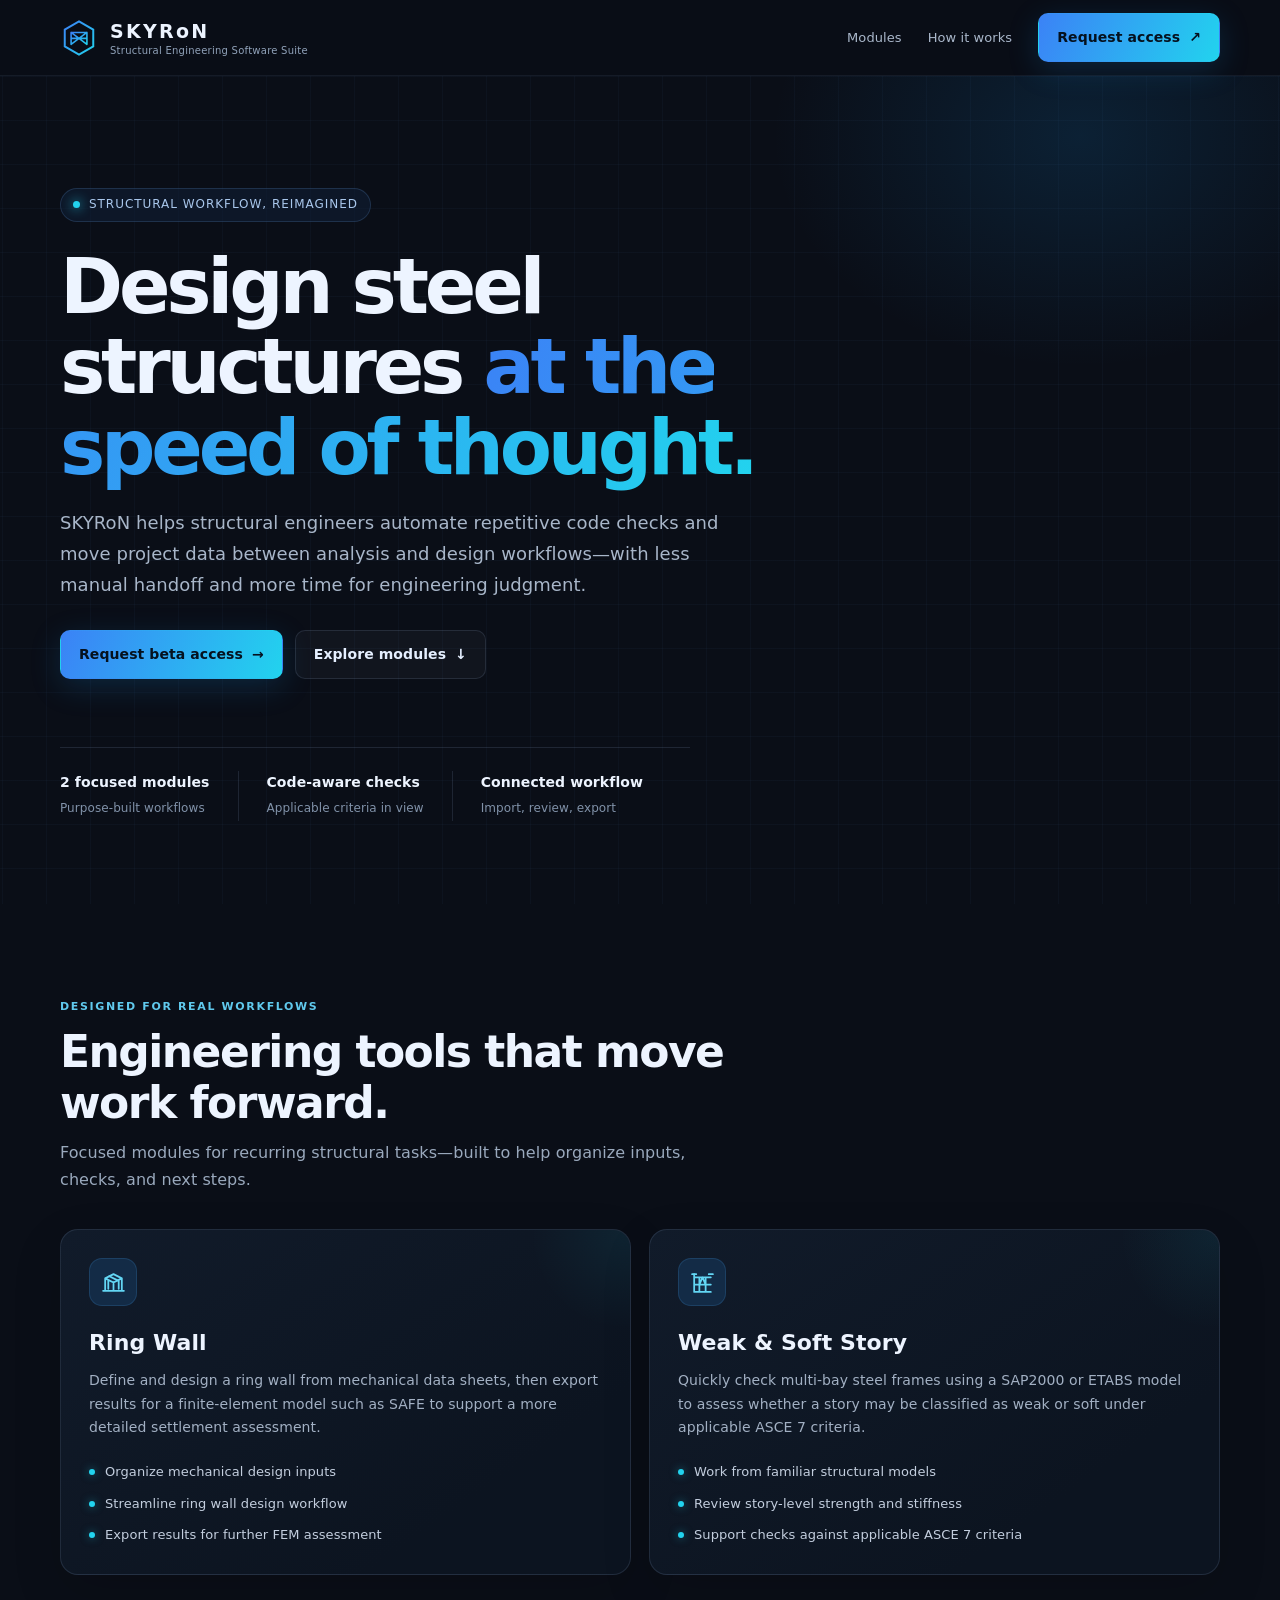
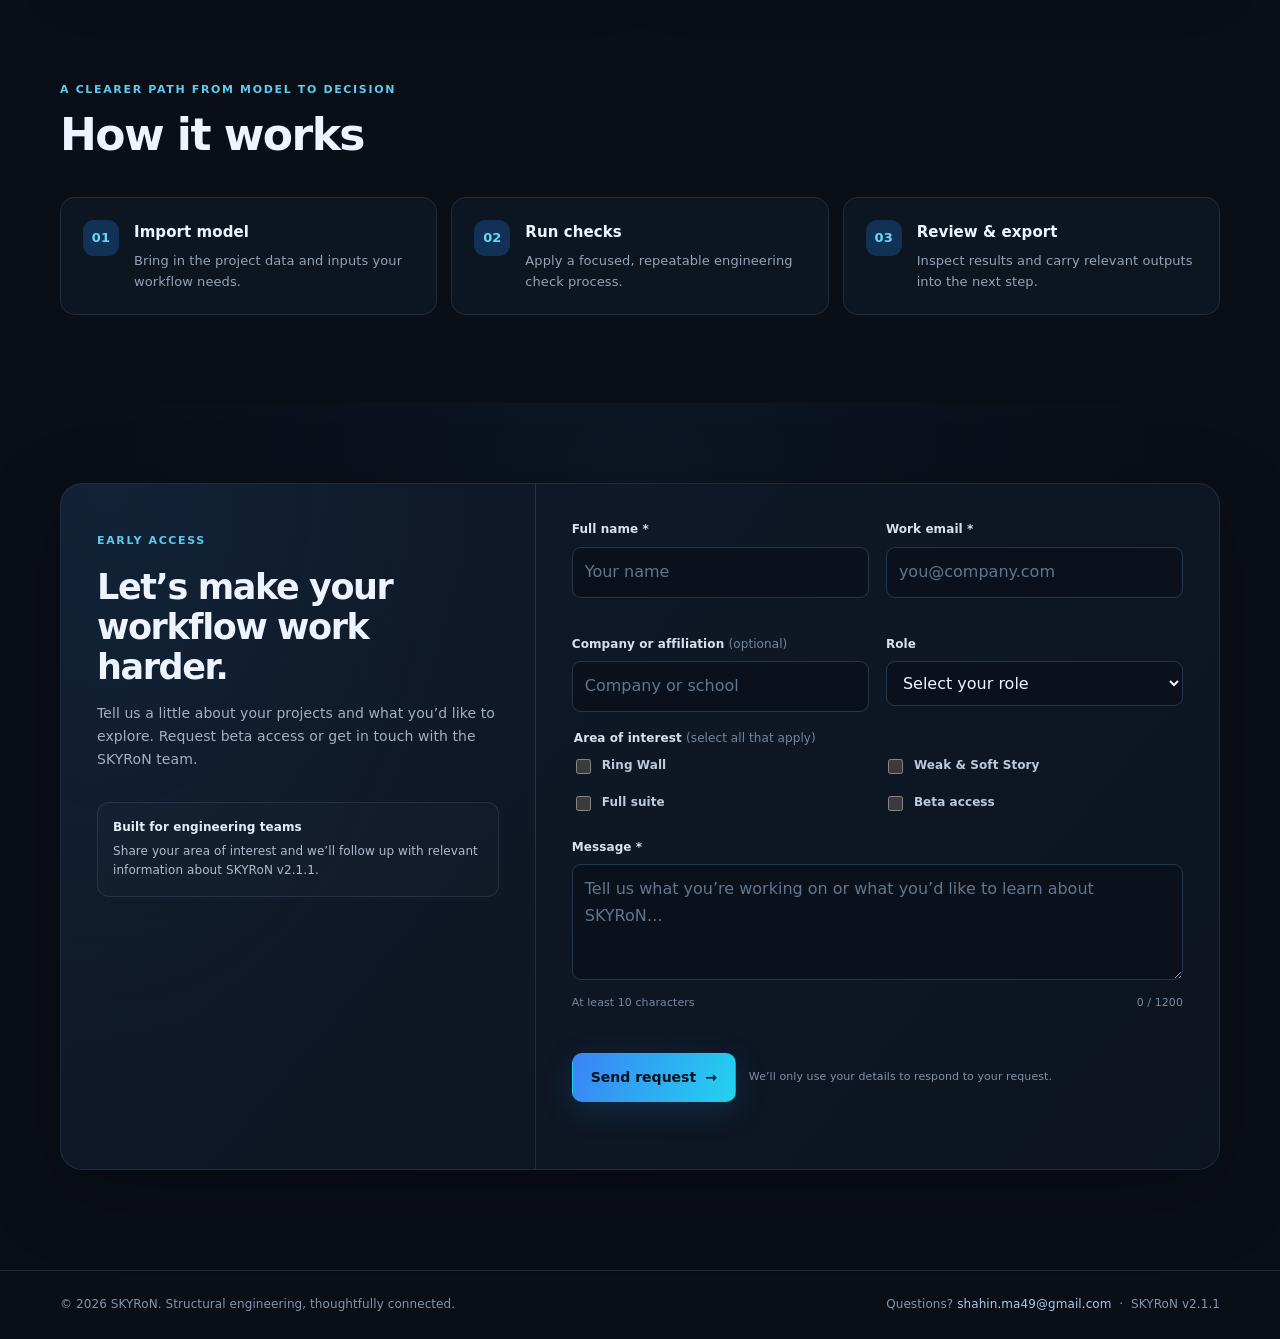
==== index.html @ 3175a76c "Rename index.html.html to index.html" ====
<!-- Setup: Replace YOUR_FORM_ID with your Formspree form ID, then upload this file to your hosting provider. -->
<!doctype html>
<html lang="en">
<head>
<meta charset="utf-8"><meta name="viewport" content="width=device-width, initial-scale=1"><meta name="theme-color" content="#0A0E17">
<meta name="description" content="SKYRoN structural engineering software suite — automate steel design checks and workflows.">
<title>SKYRoN v2.1.1 — Structural Engineering Software</title>
<style>
:root{color-scheme:dark;--bg:#0a0e17;--panel:#101827;--panel2:#0d1522;--line:rgba(148,177,212,.15);--text:#edf4ff;--muted:#9aa9bd;--blue:#3b82f6;--cyan:#22d3ee;--grad:linear-gradient(115deg,#3b82f6,#22d3ee);--max:1160px}*{box-sizing:border-box}html{scroll-behavior:smooth;scroll-padding-top:90px}body{margin:0;background:var(--bg);color:var(--text);font:16px/1.65 system-ui,-apple-system,BlinkMacSystemFont,"Segoe UI",sans-serif;letter-spacing:.005em}a{color:inherit;text-decoration:none}button,input,textarea,select{font:inherit}.wrap{width:min(calc(100% - 48px),var(--max));margin:auto}.nav{height:76px;position:sticky;top:0;z-index:10;background:rgba(10,14,23,.84);backdrop-filter:blur(16px);border-bottom:1px solid rgba(148,177,212,.09)}.navin{height:100%;display:flex;align-items:center;justify-content:space-between}.brand{display:flex;align-items:center;gap:12px}.brand svg{width:38px;height:38px}.word{font-size:19px;font-weight:800;letter-spacing:.12em}.tag{display:block;color:#91a3ba;font-size:10px;letter-spacing:.025em;margin-top:-4px}.navlinks{display:flex;align-items:center;gap:26px;color:#aab8cb;font-size:13px}.navlinks a:not(.btn):hover{color:white}.btn{display:inline-flex;align-items:center;justify-content:center;gap:9px;padding:12px 18px;border-radius:10px;border:1px solid transparent;font-size:14px;font-weight:700;transition:.2s;cursor:pointer}.btn-primary{background:var(--grad);color:#05111e;box-shadow:0 8px 30px #1681cf35}.btn-primary:hover{transform:translateY(-2px);box-shadow:0 10px 35px #1681cf55}.btn-ghost{background:#ffffff08;border-color:var(--line);color:#e5efff}.btn-ghost:hover{background:#ffffff10;border-color:#6380a3}.hero{position:relative;overflow:hidden;padding:112px 0 83px;background-image:linear-gradient(rgba(78,116,164,.055) 1px,transparent 1px),linear-gradient(90deg,rgba(78,116,164,.055) 1px,transparent 1px);background-size:44px 44px;background-position:center top}.hero:before{content:"";position:absolute;width:640px;height:480px;right:-120px;top:-180px;background:radial-gradient(ellipse,#147dc52b,transparent 68%);pointer-events:none}.hero-inner{position:relative;max-width:810px}.eyebrow{display:inline-flex;align-items:center;gap:9px;color:#a9c7ec;border:1px solid #5b8bc43b;background:#10213a80;border-radius:30px;padding:6px 12px;font-size:12px;letter-spacing:.08em;text-transform:uppercase}.dot{width:7px;height:7px;border-radius:50%;background:#22d3ee;box-shadow:0 0 12px #22d3ee}.hero h1{font-size:clamp(42px,7vw,76px);line-height:1.06;letter-spacing:-.055em;margin:25px 0 20px;max-width:800px}.gradient-text{background:var(--grad);color:transparent;background-clip:text}.lead{font-size:18px;line-height:1.7;color:#a8b6c9;max-width:690px}.actions{display:flex;gap:12px;flex-wrap:wrap;margin-top:30px}.stats{display:flex;gap:0;margin-top:68px;border-top:1px solid var(--line);padding-top:23px;max-width:630px}.stat{padding:0 28px;border-right:1px solid var(--line)}.stat:first-child{padding-left:0}.stat:last-child{border:0}.stat strong{display:block;font-size:14px}.stat span{color:#8192a9;font-size:12px}.section{padding:88px 0}.section-head{max-width:680px;margin-bottom:36px}.kicker{color:#60c9ed;font-size:11px;text-transform:uppercase;letter-spacing:.15em;font-weight:750}.section h2{font-size:clamp(30px,4vw,44px);line-height:1.15;letter-spacing:-.035em;margin:9px 0 12px}.section-head p{color:var(--muted);margin:0}.cards{display:grid;grid-template-columns:repeat(2,1fr);gap:18px}.card{position:relative;border:1px solid var(--line);border-radius:18px;background:linear-gradient(145deg,#111b2a,#0c1420 75%);padding:28px;overflow:hidden;box-shadow:0 18px 50px #0002}.card:after{content:"";position:absolute;top:-90px;right:-90px;width:190px;height:190px;background:radial-gradient(circle,#22d3ee12,transparent 70%);pointer-events:none}.iconbox{height:48px;width:48px;border-radius:13px;display:grid;place-items:center;background:#132b46;border:1px solid #347ab444;color:#63d6f4}.iconbox svg{width:25px;height:25px}.card h3{font-size:22px;margin:19px 0 8px}.card p{color:#a2b0c3;font-size:14px;margin:0;min-height:72px}.features{list-style:none;padding:0;margin:20px 0 0;display:grid;gap:10px;color:#c3cede;font-size:13px}.features li{display:flex;gap:10px;align-items:flex-start}.features li:before{content:"";width:6px;height:6px;flex:none;margin-top:8px;border-radius:50%;background:#22d3ee;box-shadow:0 0 9px #22d3ee80}.steps{display:grid;grid-template-columns:repeat(3,1fr);gap:14px}.step{border:1px solid var(--line);border-radius:15px;background:#0d1521;padding:22px;display:flex;gap:15px}.num{flex:none;width:36px;height:36px;display:grid;place-items:center;border-radius:11px;background:#123157;color:#66d8f4;font-size:13px;font-weight:800}.step h3{margin:0 0 5px;font-size:15px}.step p{margin:0;color:#93a3b8;font-size:13px}.contact{padding:80px 0 100px;background:radial-gradient(ellipse at 50% 10%,#163d6329,transparent 60%)}.contactbox{display:grid;grid-template-columns:.82fr 1.18fr;border:1px solid #6995c52b;background:linear-gradient(130deg,#101a29,#0d1420);border-radius:22px;overflow:hidden;box-shadow:0 22px 80px #0004}.contact-copy{padding:42px 36px;border-right:1px solid var(--line);background:radial-gradient(ellipse at 10% 0,#20629b20,transparent 65%)}.contact-copy h2{font-size:35px;line-height:1.15;letter-spacing:-.04em;margin:14px 0}.contact-copy p{color:#a1b0c3;font-size:14px}.note{margin-top:31px;padding:15px;border:1px solid var(--line);background:#ffffff04;border-radius:12px;color:#aebcd0;font-size:12px}.note b{display:block;color:#e4edfa;margin-bottom:4px}.form-area{padding:36px}.form-grid{display:grid;grid-template-columns:1fr 1fr;gap:17px}.field{min-width:0}.field.full{grid-column:1/-1}label,.legend{display:block;font-size:12px;color:#d7e2f1;font-weight:650;margin:0 0 7px}.optional{color:#74869d;font-weight:400}.control{width:100%;border:1px solid #26364a;background:#0a111d;border-radius:9px;color:#eef5ff;padding:11px 12px;outline:0;transition:border .15s,box-shadow .15s}.control::placeholder{color:#63758b}.control:focus{border-color:#3b9ce4;box-shadow:0 0 0 3px #288bd52a}.control[aria-invalid="true"]{border-color:#fb7185}.control select{color:white}select.control{appearance:auto}textarea.control{min-height:116px;resize:vertical}.help{display:flex;justify-content:space-between;color:#7789a1;font-size:11px;margin-top:5px}.error{display:block;min-height:17px;color:#ff9aaa;font-size:11px;margin-top:3px}.checks{display:grid;grid-template-columns:repeat(2,1fr);gap:9px 13px}.check{display:flex;align-items:center;gap:8px;color:#bccadc;font-size:12px}.check input{accent-color:#22b8df;width:15px;height:15px}.form-actions{display:flex;align-items:center;gap:13px;margin-top:4px}.form-actions small{color:#8191a6;font-size:11px}.status{min-height:22px;font-size:13px;color:#ff9aaa;margin:9px 0 0}.spinner{width:15px;height:15px;border:2px solid #07131e55;border-top-color:#07131e;border-radius:50%;animation:spin .7s linear infinite}.hidden{display:none!important}@keyframes spin{to{transform:rotate(360deg)}}.success{min-height:440px;display:grid;place-items:center;text-align:center;padding:25px}.success-icon{width:62px;height:62px;border-radius:50%;display:grid;place-items:center;background:#113a38;color:#56e3c1;margin:0 auto 18px;border:1px solid #3dd8bb55}.success h3{font-size:25px;margin:0 0 8px}.success p{color:#a8b8cb;max-width:350px;margin:auto}.footer{border-top:1px solid var(--line);padding:24px 0;color:#8494a9;font-size:12px}.footerin{display:flex;justify-content:space-between;gap:15px;flex-wrap:wrap}.footer a{color:#a9c7e8}.reveal{opacity:0;transform:translateY(14px);transition:opacity .65s ease,transform .65s ease}.reveal.visible{opacity:1;transform:none}.navbtn{display:none}
@media(max-width:800px){.wrap{width:min(calc(100% - 36px),var(--max))}.navlinks{gap:14px}.hero{padding:88px 0 65px}.contactbox{grid-template-columns:1fr}.contact-copy{border-right:0;border-bottom:1px solid var(--line);padding:30px}.contact-copy h2{font-size:30px}.form-area{padding:28px}.section{padding:70px 0}.stats{margin-top:48px}}
@media(max-width:600px){.wrap{width:calc(100% - 32px)}.nav{height:68px}.navlinks a:not(.btn){display:none}.navlinks{gap:0}.navlinks .btn{padding:10px 13px;font-size:12px}.brand svg{width:34px}.word{font-size:17px}.tag{font-size:9px}.hero{padding:70px 0 54px}.hero h1{font-size:44px}.lead{font-size:16px}.stats{margin-top:43px}.stat{padding:0 14px}.stat strong{font-size:12px}.stat span{font-size:10px}.cards,.steps{grid-template-columns:1fr}.card{padding:23px}.card p{min-height:0}.section{padding:62px 0}.contact{padding:54px 0 68px}.contact-copy{padding:25px 22px}.form-area{padding:23px 19px}.form-grid{grid-template-columns:1fr;gap:10px}.field.full{grid-column:auto}.checks{grid-template-columns:1fr 1fr}.form-actions{align-items:flex-start;flex-direction:column}.footerin{flex-direction:column}}
@media(prefers-reduced-motion:reduce){*,*::before,*::after{scroll-behavior:auto!important;animation-duration:.01ms!important;animation-iteration-count:1!important;transition-duration:.01ms!important}.reveal{opacity:1;transform:none}}
</style>
</head>
<body>
<header class="nav"><div class="wrap navin"><a class="brand" href="#top" aria-label="SKYRoN home"><svg viewBox="0 0 48 48" role="img" aria-label="SKYRoN structural mark"><defs><linearGradient id="lg" x1="0" y1="0" x2="1" y2="1"><stop stop-color="#3b82f6"/><stop offset="1" stop-color="#22d3ee"/></linearGradient></defs><path d="M24 3 42 13.5v21L24 45 6 34.5v-21L24 3Z" fill="none" stroke="url(#lg)" stroke-width="2.5"/><path d="M14 32V17h20v15M14 17l20 15M34 17 14 32M14 24.5h20" fill="none" stroke="url(#lg)" stroke-width="2" stroke-linecap="round" stroke-linejoin="round"/></svg><span><span class="word">SKYRoN</span><span class="tag">Structural Engineering Software Suite</span></span></a><nav class="navlinks" aria-label="Main navigation"><a href="#modules">Modules</a><a href="#workflow">How it works</a><a class="btn btn-primary" href="#contact">Request access <span aria-hidden="true">↗</span></a></nav></div></header>
<main id="top"><section class="hero"><div class="wrap"><div class="hero-inner reveal"><span class="eyebrow"><i class="dot"></i> Structural workflow, reimagined</span><h1>Design steel structures <span class="gradient-text">at the speed of thought.</span></h1><p class="lead">SKYRoN helps structural engineers automate repetitive code checks and move project data between analysis and design workflows—with less manual handoff and more time for engineering judgment.</p><div class="actions"><a class="btn btn-primary" href="#contact">Request beta access <span aria-hidden="true">→</span></a><a class="btn btn-ghost" href="#modules">Explore modules <span aria-hidden="true">↓</span></a></div><div class="stats" aria-label="Product capabilities"><div class="stat"><strong>2 focused modules</strong><span>Purpose-built workflows</span></div><div class="stat"><strong>Code-aware checks</strong><span>Applicable criteria in view</span></div><div class="stat"><strong>Connected workflow</strong><span>Import, review, export</span></div></div></div></div></section>
<section class="section" id="modules"><div class="wrap"><div class="section-head reveal"><span class="kicker">Designed for real workflows</span><h2>Engineering tools that move work forward.</h2><p>Focused modules for recurring structural tasks—built to help organize inputs, checks, and next steps.</p></div><div class="cards">
<article class="card reveal"><div class="iconbox"><svg viewBox="0 0 24 24" fill="none" stroke="currentColor" stroke-width="1.7" stroke-linecap="round" stroke-linejoin="round" aria-hidden="true"><path d="M4 19V8l8-4 8 4v11M4 8l8 4 8-4M12 12v8M7 10v8m10-8v8M2 20h20"/><path d="M8 6l8 4"/></svg></div><h3>Ring Wall</h3><p>Define and design a ring wall from mechanical data sheets, then export results for a finite-element model such as SAFE to support a more detailed settlement assessment.</p><ul class="features"><li>Organize mechanical design inputs</li><li>Streamline ring wall design workflow</li><li>Export results for further FEM assessment</li></ul></article>
<article class="card reveal"><div class="iconbox"><svg viewBox="0 0 24 24" fill="none" stroke="currentColor" stroke-width="1.7" stroke-linecap="round" stroke-linejoin="round" aria-hidden="true"><path d="M4 21V4m0 17h16M4 7h16M9 7v14m6-14v14M4 14h16M9 14l3-7 3 7"/><path d="M2 4h4M18 4h4"/></svg></div><h3>Weak &amp; Soft Story</h3><p>Quickly check multi-bay steel frames using a SAP2000 or ETABS model to assess whether a story may be classified as weak or soft under applicable ASCE 7 criteria.</p><ul class="features"><li>Work from familiar structural models</li><li>Review story-level strength and stiffness</li><li>Support checks against applicable ASCE 7 criteria</li></ul></article>
</div></div></section>
<section class="section" id="workflow" style="padding-top:12px"><div class="wrap"><div class="section-head reveal"><span class="kicker">A clearer path from model to decision</span><h2>How it works</h2></div><div class="steps"><article class="step reveal"><span class="num">01</span><div><h3>Import model</h3><p>Bring in the project data and inputs your workflow needs.</p></div></article><article class="step reveal"><span class="num">02</span><div><h3>Run checks</h3><p>Apply a focused, repeatable engineering check process.</p></div></article><article class="step reveal"><span class="num">03</span><div><h3>Review &amp; export</h3><p>Inspect results and carry relevant outputs into the next step.</p></div></article></div></div></section>
<section class="contact" id="contact"><div class="wrap"><div class="contactbox reveal"><div class="contact-copy"><span class="kicker">Early access</span><h2>Let’s make your workflow work harder.</h2><p>Tell us a little about your projects and what you’d like to explore. Request beta access or get in touch with the SKYRoN team.</p><div class="note"><b>Built for engineering teams</b>Share your area of interest and we’ll follow up with relevant information about SKYRoN v2.1.1.</div></div><div class="form-area" id="formContainer">
<!-- Replace YOUR_FORM_ID with your Formspree form ID before publishing. -->
<form id="requestForm" action="https://formspree.io/f/xjywwrdg" method="POST" novalidate>
<input type="hidden" name="_subject" value="New message from the SKYRoN website"><div class="hidden" aria-hidden="true"><label for="_gotcha">Leave this field empty</label><input id="_gotcha" name="_gotcha" tabindex="-1" autocomplete="off"></div>
<div class="form-grid"><div class="field"><label for="fullName">Full name <span aria-hidden="true">*</span></label><input class="control" id="fullName" name="name" autocomplete="name" placeholder="Your name" required aria-describedby="nameError"><span class="error" id="nameError"></span></div><div class="field"><label for="email">Work email <span aria-hidden="true">*</span></label><input class="control" id="email" name="email" type="email" autocomplete="email" placeholder="you@company.com" required aria-describedby="emailError"><span class="error" id="emailError"></span></div><div class="field"><label for="company">Company or affiliation <span class="optional">(optional)</span></label><input class="control" id="company" name="company" autocomplete="organization" placeholder="Company or school"></div><div class="field"><label for="role">Role</label><select class="control" id="role" name="role"><option value="">Select your role</option><option>Structural Engineer</option><option>Structural Designer</option><option>Engineering Manager</option><option>Student</option><option>Other</option></select></div>
<fieldset class="field full" style="border:0;padding:0;margin:0"><legend class="legend">Area of interest <span class="optional">(select all that apply)</span></legend><div class="checks"><label class="check"><input type="checkbox" name="interest" value="Ring Wall">Ring Wall</label><label class="check"><input type="checkbox" name="interest" value="Weak & Soft Story">Weak &amp; Soft Story</label><label class="check"><input type="checkbox" name="interest" value="Full suite">Full suite</label><label class="check"><input type="checkbox" name="interest" value="Beta access">Beta access</label></div></fieldset>
<div class="field full"><label for="message">Message <span aria-hidden="true">*</span></label><textarea class="control" id="message" name="message" minlength="10" maxlength="1200" required placeholder="Tell us what you’re working on or what you’d like to learn about SKYRoN…" aria-describedby="messageHelp messageError"></textarea><div class="help"><span id="messageHelp">At least 10 characters</span><span><span id="charCount">0</span> / 1200</span></div><span class="error" id="messageError"></span></div>
<div class="field full"><div class="form-actions"><button class="btn btn-primary" id="submitBtn" type="submit"><span class="btn-label">Send request</span><span class="spinner hidden" aria-hidden="true"></span><span class="btn-arrow" aria-hidden="true">→</span></button><small>We’ll only use your details to respond to your request.</small></div><p class="status" id="formStatus" aria-live="polite" role="status"></p></div></div></form></div></div></div></section></main>
<footer class="footer"><div class="wrap footerin"><span>© <span id="year">2025</span> SKYRoN. Structural engineering, thoughtfully connected.</span><span>Questions? <a href="mailto:shahin.ma49@gmail.com">shahin.ma49@gmail.com</a> &nbsp;·&nbsp; SKYRoN v2.1.1</span></div></footer>
<script>
(()=>{'use strict';const form=document.getElementById('requestForm'),status=document.getElementById('formStatus'),message=document.getElementById('message'),counter=document.getElementById('charCount'),btn=document.getElementById('submitBtn');document.getElementById('year').textContent=new Date().getFullYear();message.addEventListener('input',()=>counter.textContent=message.value.length);
const rules=[{id:'fullName',error:'nameError',check:v=>v.trim().length>0,text:'Please enter your full name.'},{id:'email',error:'emailError',check:v=>/^[^\s@]+@[^\s@]+\.[^\s@]+$/.test(v.trim()),text:'Please enter a valid email address.'},{id:'message',error:'messageError',check:v=>v.trim().length>=10,text:'Please enter at least 10 characters.'}];function validate(){let ok=true;for(const r of rules){const el=document.getElementById(r.id),e=document.getElementById(r.error),valid=r.check(el.value);el.setAttribute('aria-invalid',String(!valid));e.textContent=valid?'':r.text;if(!valid)ok=false}return ok}for(const r of rules){const el=document.getElementById(r.id);el.addEventListener('blur',()=>{if(el.value)validate()});el.addEventListener('input',()=>{if(el.getAttribute('aria-invalid')==='true')validate()})}
form.addEventListener('submit',async ev=>{ev.preventDefault();status.textContent='';if(!validate()){form.querySelector('[aria-invalid="true"]').focus();return}if(document.getElementById('_gotcha').value)return;btn.disabled=true;btn.querySelector('.btn-label').textContent='Sending…';btn.querySelector('.spinner').classList.remove('hidden');btn.querySelector('.btn-arrow').classList.add('hidden');try{const response=await fetch(form.action,{method:'POST',body:new FormData(form),headers:{Accept:'application/json'}});if(!response.ok)throw new Error('Request failed');document.getElementById('formContainer').innerHTML='<section class="success" role="status" aria-live="polite"><div><div class="success-icon" aria-hidden="true"><svg width="30" height="30" viewBox="0 0 24 24" fill="none" stroke="currentColor" stroke-width="2.4" stroke-linecap="round" stroke-linejoin="round"><path d="m5 12 4 4L19 6"/></svg></div><h3>Thanks — your message is on its way.</h3><p>We’ve received your request. A reply usually comes quickly.</p></div></section>'}catch(error){status.textContent='We couldn’t send your request just now. Please try again or email shahin.ma49@gmail.com directly.';btn.disabled=false;btn.querySelector('.btn-label').textContent='Send request';btn.querySelector('.spinner').classList.add('hidden');btn.querySelector('.btn-arrow').classList.remove('hidden')}});
const items=document.querySelectorAll('.reveal');if('IntersectionObserver'in window&&!matchMedia('(prefers-reduced-motion: reduce)').matches){const observer=new IntersectionObserver(entries=>entries.forEach(entry=>{if(entry.isIntersecting){entry.target.classList.add('visible');observer.unobserve(entry.target)}}),{threshold:.12});items.forEach(item=>observer.observe(item))}else items.forEach(item=>item.classList.add('visible'))})();
</script></body></html>
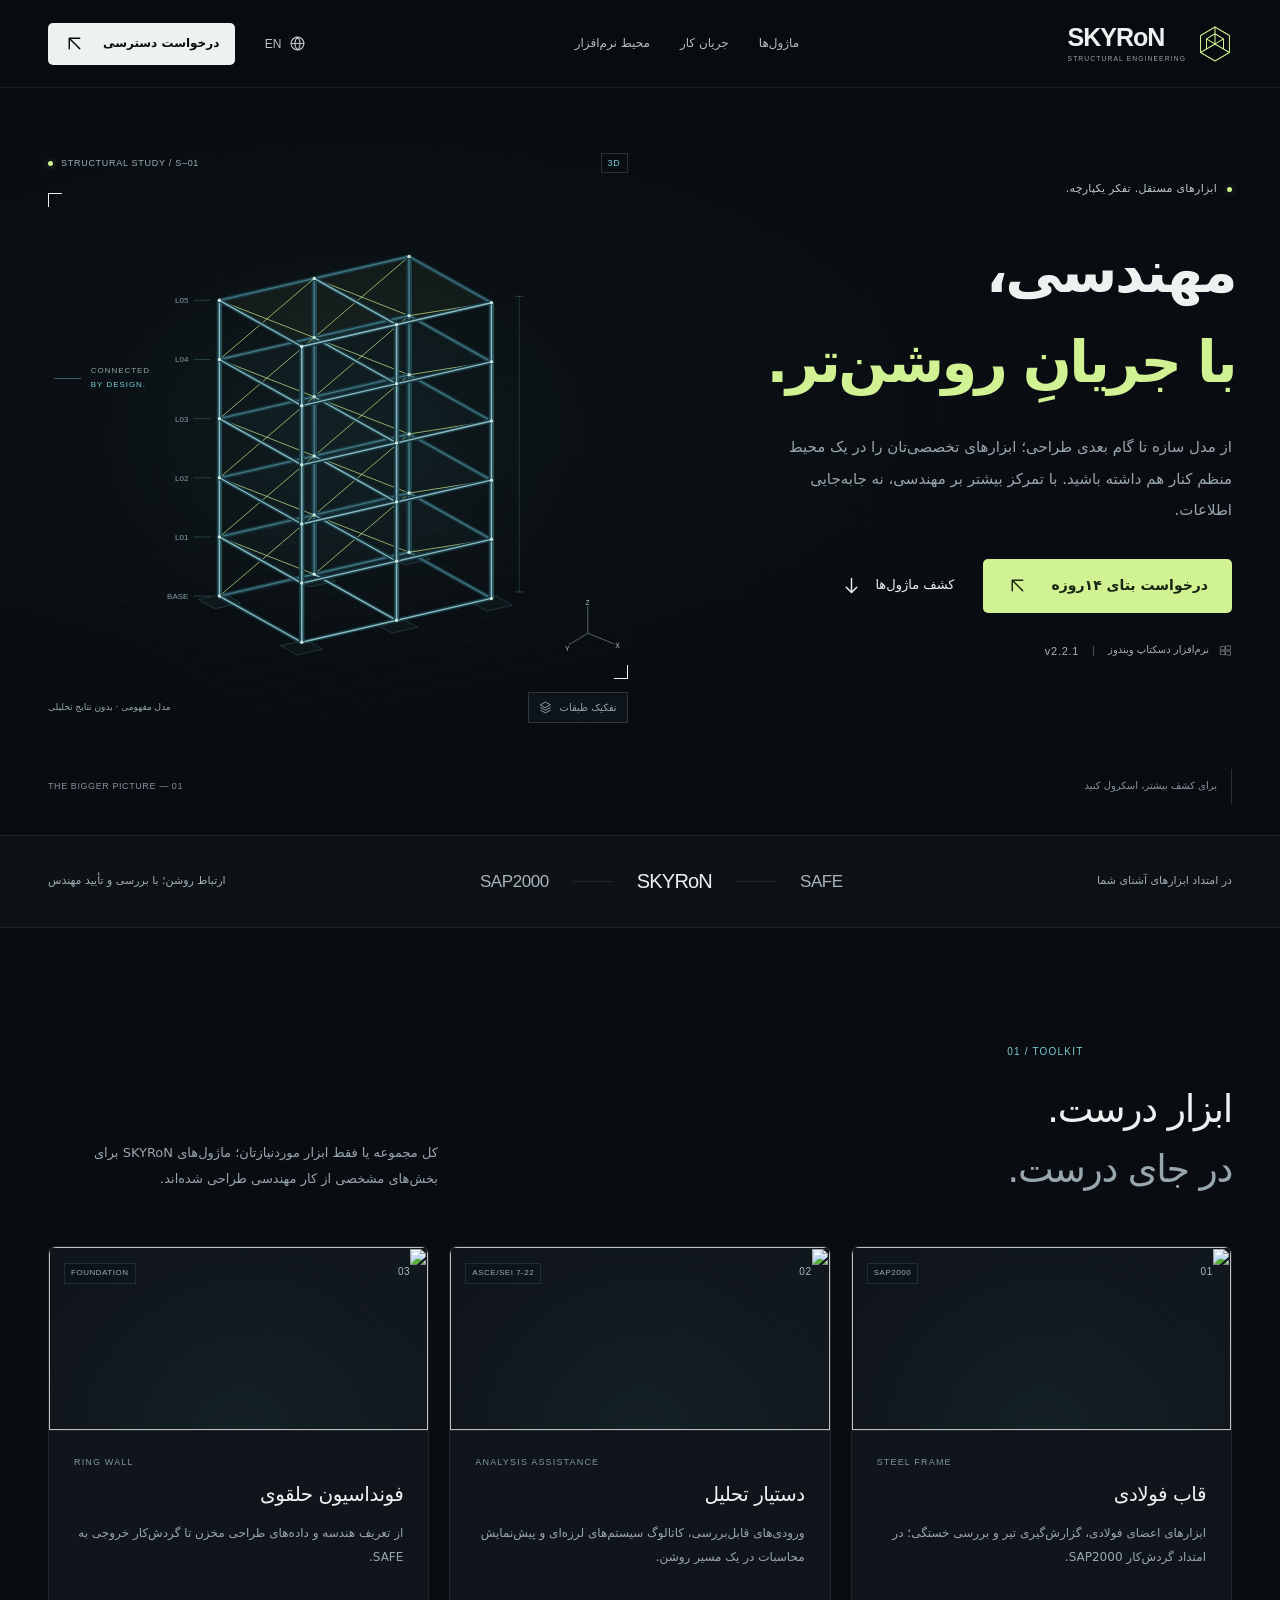
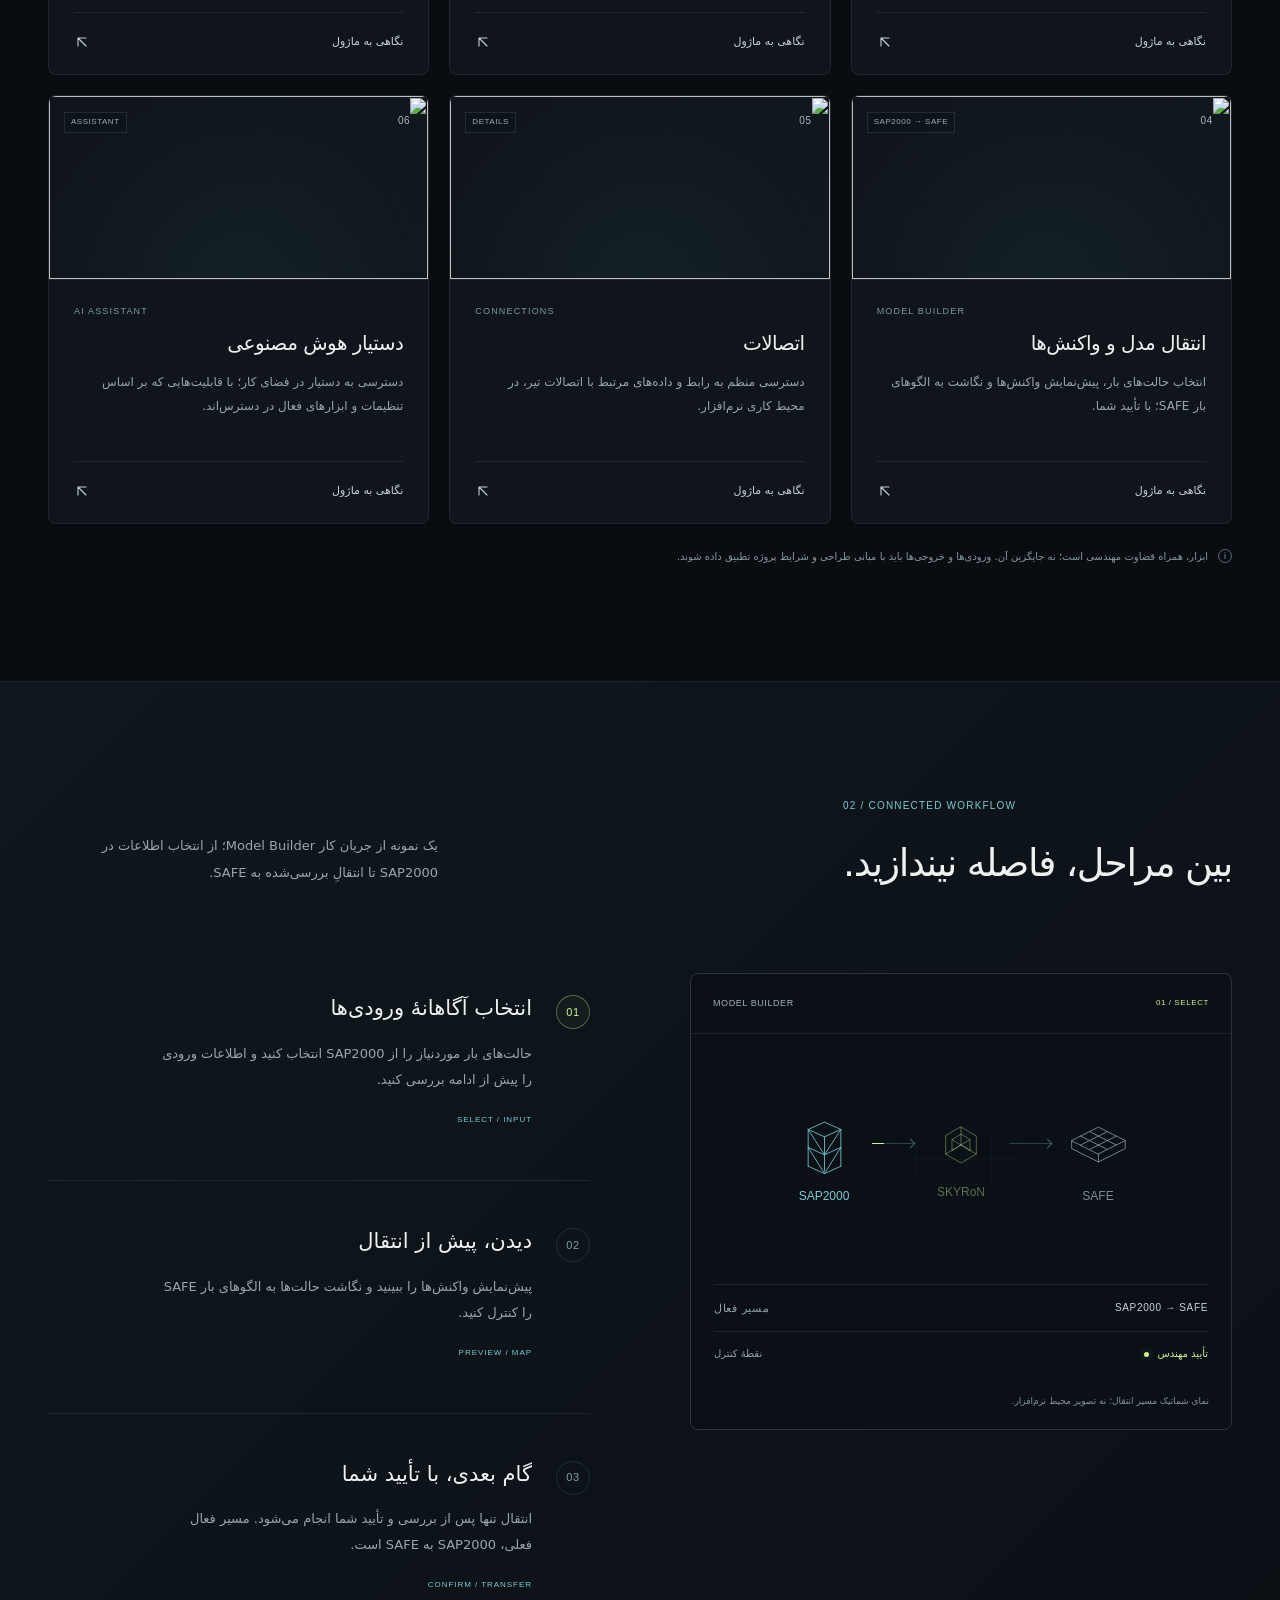
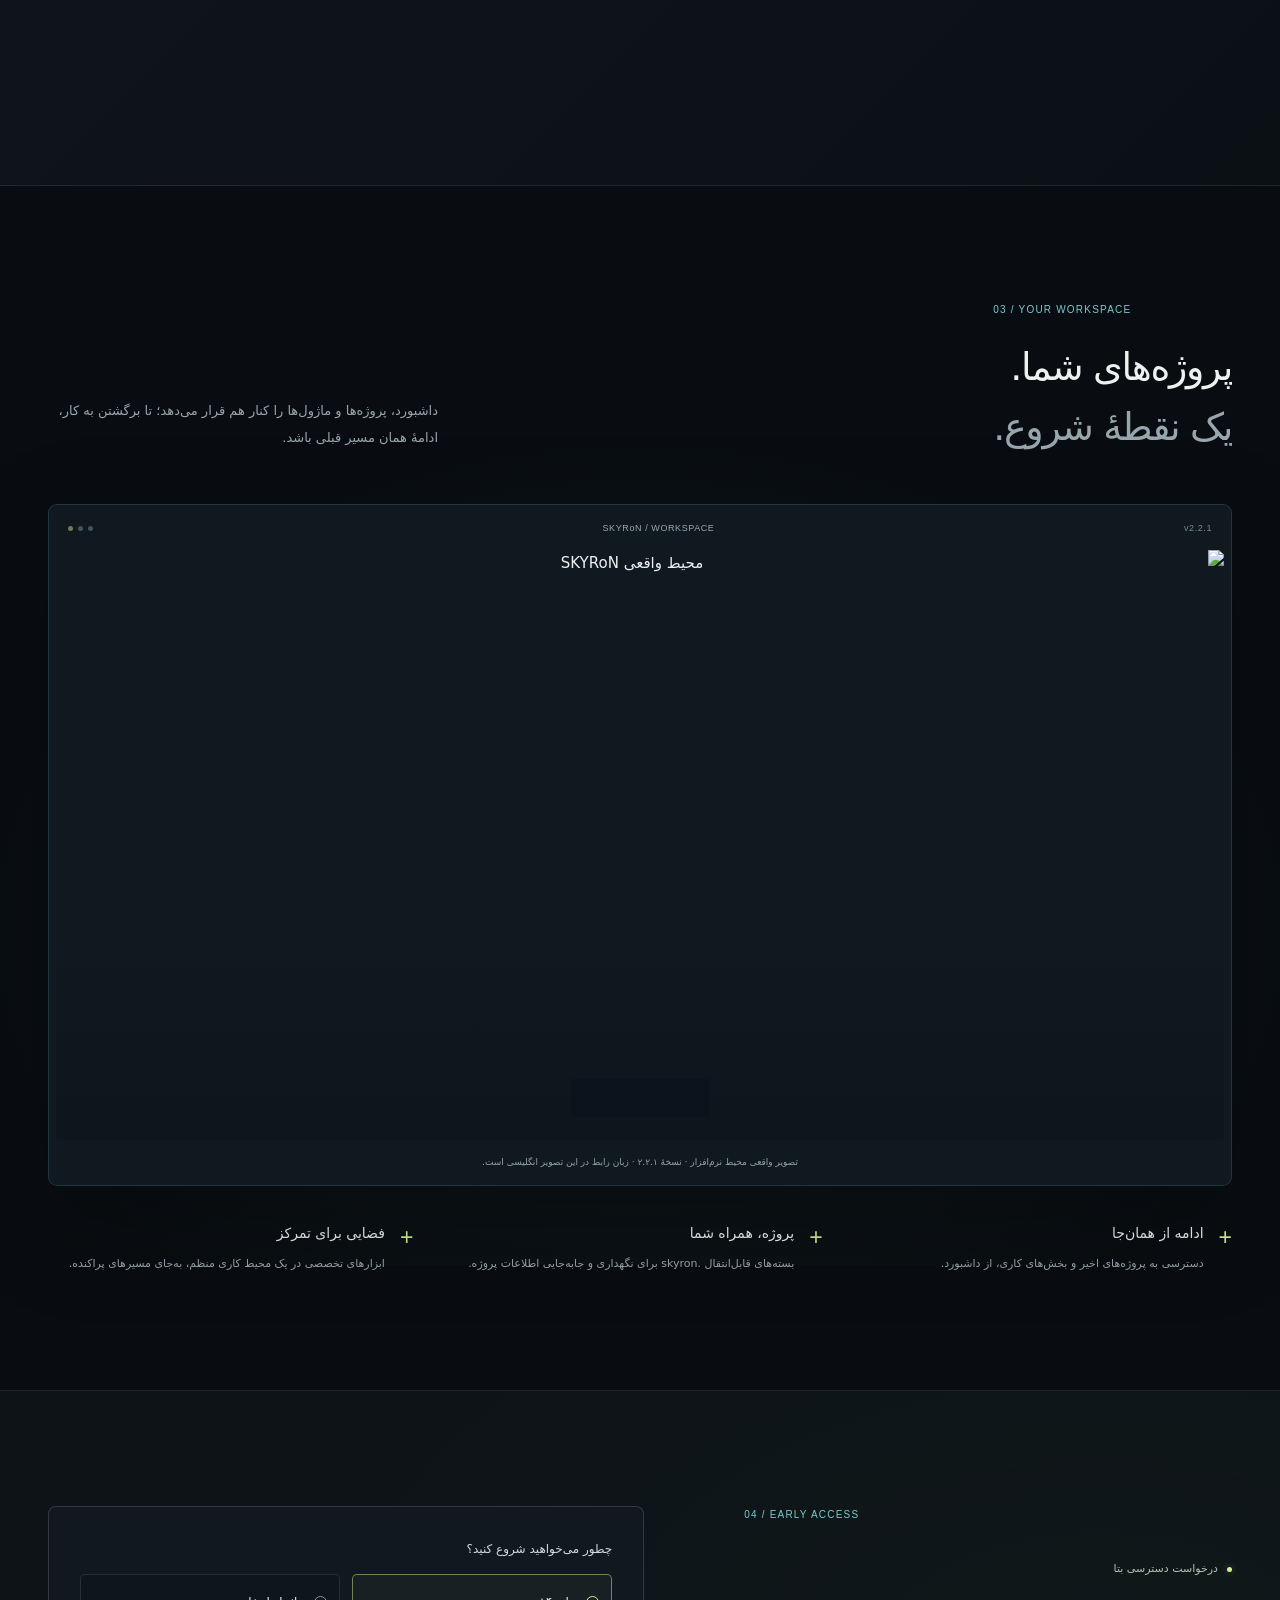
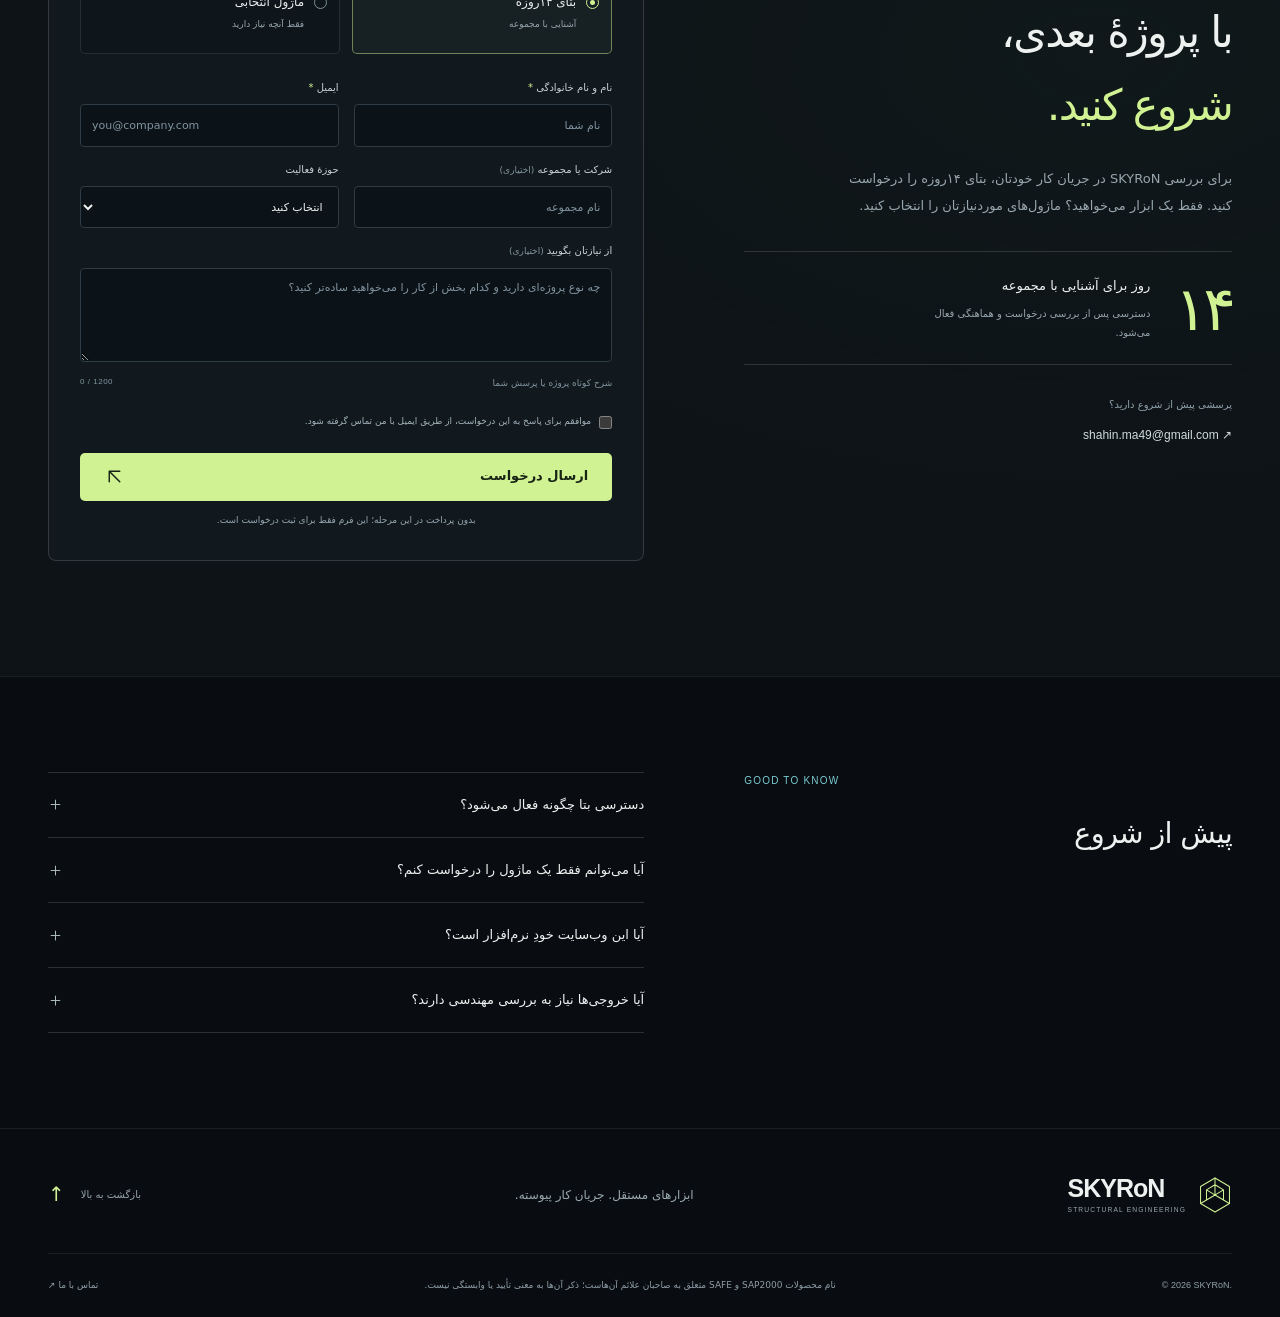
==== commit a1360bc6: "Add files via upload" ====
--- a/index.html
+++ b/index.html
@@ -1,37 +1,145 @@
-<!-- Setup: Replace YOUR_FORM_ID with your Formspree form ID, then upload this file to your hosting provider. -->
 <!doctype html>
-<html lang="en">
+<html lang="fa" dir="rtl">
 <head>
-<meta charset="utf-8"><meta name="viewport" content="width=device-width, initial-scale=1"><meta name="theme-color" content="#0A0E17">
-<meta name="description" content="SKYRoN structural engineering software suite — automate steel design checks and workflows.">
-<title>SKYRoN v2.1.1 — Structural Engineering Software</title>
-<style>
-:root{color-scheme:dark;--bg:#0a0e17;--panel:#101827;--panel2:#0d1522;--line:rgba(148,177,212,.15);--text:#edf4ff;--muted:#9aa9bd;--blue:#3b82f6;--cyan:#22d3ee;--grad:linear-gradient(115deg,#3b82f6,#22d3ee);--max:1160px}*{box-sizing:border-box}html{scroll-behavior:smooth;scroll-padding-top:90px}body{margin:0;background:var(--bg);color:var(--text);font:16px/1.65 system-ui,-apple-system,BlinkMacSystemFont,"Segoe UI",sans-serif;letter-spacing:.005em}a{color:inherit;text-decoration:none}button,input,textarea,select{font:inherit}.wrap{width:min(calc(100% - 48px),var(--max));margin:auto}.nav{height:76px;position:sticky;top:0;z-index:10;background:rgba(10,14,23,.84);backdrop-filter:blur(16px);border-bottom:1px solid rgba(148,177,212,.09)}.navin{height:100%;display:flex;align-items:center;justify-content:space-between}.brand{display:flex;align-items:center;gap:12px}.brand svg{width:38px;height:38px}.word{font-size:19px;font-weight:800;letter-spacing:.12em}.tag{display:block;color:#91a3ba;font-size:10px;letter-spacing:.025em;margin-top:-4px}.navlinks{display:flex;align-items:center;gap:26px;color:#aab8cb;font-size:13px}.navlinks a:not(.btn):hover{color:white}.btn{display:inline-flex;align-items:center;justify-content:center;gap:9px;padding:12px 18px;border-radius:10px;border:1px solid transparent;font-size:14px;font-weight:700;transition:.2s;cursor:pointer}.btn-primary{background:var(--grad);color:#05111e;box-shadow:0 8px 30px #1681cf35}.btn-primary:hover{transform:translateY(-2px);box-shadow:0 10px 35px #1681cf55}.btn-ghost{background:#ffffff08;border-color:var(--line);color:#e5efff}.btn-ghost:hover{background:#ffffff10;border-color:#6380a3}.hero{position:relative;overflow:hidden;padding:112px 0 83px;background-image:linear-gradient(rgba(78,116,164,.055) 1px,transparent 1px),linear-gradient(90deg,rgba(78,116,164,.055) 1px,transparent 1px);background-size:44px 44px;background-position:center top}.hero:before{content:"";position:absolute;width:640px;height:480px;right:-120px;top:-180px;background:radial-gradient(ellipse,#147dc52b,transparent 68%);pointer-events:none}.hero-inner{position:relative;max-width:810px}.eyebrow{display:inline-flex;align-items:center;gap:9px;color:#a9c7ec;border:1px solid #5b8bc43b;background:#10213a80;border-radius:30px;padding:6px 12px;font-size:12px;letter-spacing:.08em;text-transform:uppercase}.dot{width:7px;height:7px;border-radius:50%;background:#22d3ee;box-shadow:0 0 12px #22d3ee}.hero h1{font-size:clamp(42px,7vw,76px);line-height:1.06;letter-spacing:-.055em;margin:25px 0 20px;max-width:800px}.gradient-text{background:var(--grad);color:transparent;background-clip:text}.lead{font-size:18px;line-height:1.7;color:#a8b6c9;max-width:690px}.actions{display:flex;gap:12px;flex-wrap:wrap;margin-top:30px}.stats{display:flex;gap:0;margin-top:68px;border-top:1px solid var(--line);padding-top:23px;max-width:630px}.stat{padding:0 28px;border-right:1px solid var(--line)}.stat:first-child{padding-left:0}.stat:last-child{border:0}.stat strong{display:block;font-size:14px}.stat span{color:#8192a9;font-size:12px}.section{padding:88px 0}.section-head{max-width:680px;margin-bottom:36px}.kicker{color:#60c9ed;font-size:11px;text-transform:uppercase;letter-spacing:.15em;font-weight:750}.section h2{font-size:clamp(30px,4vw,44px);line-height:1.15;letter-spacing:-.035em;margin:9px 0 12px}.section-head p{color:var(--muted);margin:0}.cards{display:grid;grid-template-columns:repeat(2,1fr);gap:18px}.card{position:relative;border:1px solid var(--line);border-radius:18px;background:linear-gradient(145deg,#111b2a,#0c1420 75%);padding:28px;overflow:hidden;box-shadow:0 18px 50px #0002}.card:after{content:"";position:absolute;top:-90px;right:-90px;width:190px;height:190px;background:radial-gradient(circle,#22d3ee12,transparent 70%);pointer-events:none}.iconbox{height:48px;width:48px;border-radius:13px;display:grid;place-items:center;background:#132b46;border:1px solid #347ab444;color:#63d6f4}.iconbox svg{width:25px;height:25px}.card h3{font-size:22px;margin:19px 0 8px}.card p{color:#a2b0c3;font-size:14px;margin:0;min-height:72px}.features{list-style:none;padding:0;margin:20px 0 0;display:grid;gap:10px;color:#c3cede;font-size:13px}.features li{display:flex;gap:10px;align-items:flex-start}.features li:before{content:"";width:6px;height:6px;flex:none;margin-top:8px;border-radius:50%;background:#22d3ee;box-shadow:0 0 9px #22d3ee80}.steps{display:grid;grid-template-columns:repeat(3,1fr);gap:14px}.step{border:1px solid var(--line);border-radius:15px;background:#0d1521;padding:22px;display:flex;gap:15px}.num{flex:none;width:36px;height:36px;display:grid;place-items:center;border-radius:11px;background:#123157;color:#66d8f4;font-size:13px;font-weight:800}.step h3{margin:0 0 5px;font-size:15px}.step p{margin:0;color:#93a3b8;font-size:13px}.contact{padding:80px 0 100px;background:radial-gradient(ellipse at 50% 10%,#163d6329,transparent 60%)}.contactbox{display:grid;grid-template-columns:.82fr 1.18fr;border:1px solid #6995c52b;background:linear-gradient(130deg,#101a29,#0d1420);border-radius:22px;overflow:hidden;box-shadow:0 22px 80px #0004}.contact-copy{padding:42px 36px;border-right:1px solid var(--line);background:radial-gradient(ellipse at 10% 0,#20629b20,transparent 65%)}.contact-copy h2{font-size:35px;line-height:1.15;letter-spacing:-.04em;margin:14px 0}.contact-copy p{color:#a1b0c3;font-size:14px}.note{margin-top:31px;padding:15px;border:1px solid var(--line);background:#ffffff04;border-radius:12px;color:#aebcd0;font-size:12px}.note b{display:block;color:#e4edfa;margin-bottom:4px}.form-area{padding:36px}.form-grid{display:grid;grid-template-columns:1fr 1fr;gap:17px}.field{min-width:0}.field.full{grid-column:1/-1}label,.legend{display:block;font-size:12px;color:#d7e2f1;font-weight:650;margin:0 0 7px}.optional{color:#74869d;font-weight:400}.control{width:100%;border:1px solid #26364a;background:#0a111d;border-radius:9px;color:#eef5ff;padding:11px 12px;outline:0;transition:border .15s,box-shadow .15s}.control::placeholder{color:#63758b}.control:focus{border-color:#3b9ce4;box-shadow:0 0 0 3px #288bd52a}.control[aria-invalid="true"]{border-color:#fb7185}.control select{color:white}select.control{appearance:auto}textarea.control{min-height:116px;resize:vertical}.help{display:flex;justify-content:space-between;color:#7789a1;font-size:11px;margin-top:5px}.error{display:block;min-height:17px;color:#ff9aaa;font-size:11px;margin-top:3px}.checks{display:grid;grid-template-columns:repeat(2,1fr);gap:9px 13px}.check{display:flex;align-items:center;gap:8px;color:#bccadc;font-size:12px}.check input{accent-color:#22b8df;width:15px;height:15px}.form-actions{display:flex;align-items:center;gap:13px;margin-top:4px}.form-actions small{color:#8191a6;font-size:11px}.status{min-height:22px;font-size:13px;color:#ff9aaa;margin:9px 0 0}.spinner{width:15px;height:15px;border:2px solid #07131e55;border-top-color:#07131e;border-radius:50%;animation:spin .7s linear infinite}.hidden{display:none!important}@keyframes spin{to{transform:rotate(360deg)}}.success{min-height:440px;display:grid;place-items:center;text-align:center;padding:25px}.success-icon{width:62px;height:62px;border-radius:50%;display:grid;place-items:center;background:#113a38;color:#56e3c1;margin:0 auto 18px;border:1px solid #3dd8bb55}.success h3{font-size:25px;margin:0 0 8px}.success p{color:#a8b8cb;max-width:350px;margin:auto}.footer{border-top:1px solid var(--line);padding:24px 0;color:#8494a9;font-size:12px}.footerin{display:flex;justify-content:space-between;gap:15px;flex-wrap:wrap}.footer a{color:#a9c7e8}.reveal{opacity:0;transform:translateY(14px);transition:opacity .65s ease,transform .65s ease}.reveal.visible{opacity:1;transform:none}.navbtn{display:none}
-@media(max-width:800px){.wrap{width:min(calc(100% - 36px),var(--max))}.navlinks{gap:14px}.hero{padding:88px 0 65px}.contactbox{grid-template-columns:1fr}.contact-copy{border-right:0;border-bottom:1px solid var(--line);padding:30px}.contact-copy h2{font-size:30px}.form-area{padding:28px}.section{padding:70px 0}.stats{margin-top:48px}}
-@media(max-width:600px){.wrap{width:calc(100% - 32px)}.nav{height:68px}.navlinks a:not(.btn){display:none}.navlinks{gap:0}.navlinks .btn{padding:10px 13px;font-size:12px}.brand svg{width:34px}.word{font-size:17px}.tag{font-size:9px}.hero{padding:70px 0 54px}.hero h1{font-size:44px}.lead{font-size:16px}.stats{margin-top:43px}.stat{padding:0 14px}.stat strong{font-size:12px}.stat span{font-size:10px}.cards,.steps{grid-template-columns:1fr}.card{padding:23px}.card p{min-height:0}.section{padding:62px 0}.contact{padding:54px 0 68px}.contact-copy{padding:25px 22px}.form-area{padding:23px 19px}.form-grid{grid-template-columns:1fr;gap:10px}.field.full{grid-column:auto}.checks{grid-template-columns:1fr 1fr}.form-actions{align-items:flex-start;flex-direction:column}.footerin{flex-direction:column}}
-@media(prefers-reduced-motion:reduce){*,*::before,*::after{scroll-behavior:auto!important;animation-duration:.01ms!important;animation-iteration-count:1!important;transition-duration:.01ms!important}.reveal{opacity:1;transform:none}}
-</style>
+  <meta charset="utf-8">
+  <meta name="viewport" content="width=device-width, initial-scale=1">
+  <meta name="theme-color" content="#090d11">
+  <meta name="description" content="SKYRoN؛ محیط یکپارچه ابزارهای مهندسی سازه برای ویندوز. ابزارهای قاب فولادی، تحلیل لرزه‌ای، فونداسیون حلقوی و انتقال SAP2000 به SAFE. درخواست بتای ۱۴روزه یا ماژول انتخابی.">
+  <meta property="og:title" content="SKYRoN — A clearer flow for structural engineering">
+  <meta property="og:description" content="Independent tools. Connected thinking. Explore SKYRoN and request 14-day beta access.">
+  <meta property="og:type" content="website">
+  <title>SKYRoN — مهندسی، با جریان روشن‌تر</title>
+  <link rel="icon" href="assets/favicon.svg" type="image/svg+xml">
+  <link rel="preload" href="assets/vazirmatn.woff2" as="font" type="font/woff2" crossorigin>
+  <link rel="preload" href="assets/space-grotesk.woff2" as="font" type="font/woff2" crossorigin>
+  <link rel="stylesheet" href="styles.css">
+  <script defer src="app.js"></script>
 </head>
 <body>
-<header class="nav"><div class="wrap navin"><a class="brand" href="#top" aria-label="SKYRoN home"><svg viewBox="0 0 48 48" role="img" aria-label="SKYRoN structural mark"><defs><linearGradient id="lg" x1="0" y1="0" x2="1" y2="1"><stop stop-color="#3b82f6"/><stop offset="1" stop-color="#22d3ee"/></linearGradient></defs><path d="M24 3 42 13.5v21L24 45 6 34.5v-21L24 3Z" fill="none" stroke="url(#lg)" stroke-width="2.5"/><path d="M14 32V17h20v15M14 17l20 15M34 17 14 32M14 24.5h20" fill="none" stroke="url(#lg)" stroke-width="2" stroke-linecap="round" stroke-linejoin="round"/></svg><span><span class="word">SKYRoN</span><span class="tag">Structural Engineering Software Suite</span></span></a><nav class="navlinks" aria-label="Main navigation"><a href="#modules">Modules</a><a href="#workflow">How it works</a><a class="btn btn-primary" href="#contact">Request access <span aria-hidden="true">↗</span></a></nav></div></header>
-<main id="top"><section class="hero"><div class="wrap"><div class="hero-inner reveal"><span class="eyebrow"><i class="dot"></i> Structural workflow, reimagined</span><h1>Design steel structures <span class="gradient-text">at the speed of thought.</span></h1><p class="lead">SKYRoN helps structural engineers automate repetitive code checks and move project data between analysis and design workflows—with less manual handoff and more time for engineering judgment.</p><div class="actions"><a class="btn btn-primary" href="#contact">Request beta access <span aria-hidden="true">→</span></a><a class="btn btn-ghost" href="#modules">Explore modules <span aria-hidden="true">↓</span></a></div><div class="stats" aria-label="Product capabilities"><div class="stat"><strong>2 focused modules</strong><span>Purpose-built workflows</span></div><div class="stat"><strong>Code-aware checks</strong><span>Applicable criteria in view</span></div><div class="stat"><strong>Connected workflow</strong><span>Import, review, export</span></div></div></div></div></section>
-<section class="section" id="modules"><div class="wrap"><div class="section-head reveal"><span class="kicker">Designed for real workflows</span><h2>Engineering tools that move work forward.</h2><p>Focused modules for recurring structural tasks—built to help organize inputs, checks, and next steps.</p></div><div class="cards">
-<article class="card reveal"><div class="iconbox"><svg viewBox="0 0 24 24" fill="none" stroke="currentColor" stroke-width="1.7" stroke-linecap="round" stroke-linejoin="round" aria-hidden="true"><path d="M4 19V8l8-4 8 4v11M4 8l8 4 8-4M12 12v8M7 10v8m10-8v8M2 20h20"/><path d="M8 6l8 4"/></svg></div><h3>Ring Wall</h3><p>Define and design a ring wall from mechanical data sheets, then export results for a finite-element model such as SAFE to support a more detailed settlement assessment.</p><ul class="features"><li>Organize mechanical design inputs</li><li>Streamline ring wall design workflow</li><li>Export results for further FEM assessment</li></ul></article>
-<article class="card reveal"><div class="iconbox"><svg viewBox="0 0 24 24" fill="none" stroke="currentColor" stroke-width="1.7" stroke-linecap="round" stroke-linejoin="round" aria-hidden="true"><path d="M4 21V4m0 17h16M4 7h16M9 7v14m6-14v14M4 14h16M9 14l3-7 3 7"/><path d="M2 4h4M18 4h4"/></svg></div><h3>Weak &amp; Soft Story</h3><p>Quickly check multi-bay steel frames using a SAP2000 or ETABS model to assess whether a story may be classified as weak or soft under applicable ASCE 7 criteria.</p><ul class="features"><li>Work from familiar structural models</li><li>Review story-level strength and stiffness</li><li>Support checks against applicable ASCE 7 criteria</li></ul></article>
-</div></div></section>
-<section class="section" id="workflow" style="padding-top:12px"><div class="wrap"><div class="section-head reveal"><span class="kicker">A clearer path from model to decision</span><h2>How it works</h2></div><div class="steps"><article class="step reveal"><span class="num">01</span><div><h3>Import model</h3><p>Bring in the project data and inputs your workflow needs.</p></div></article><article class="step reveal"><span class="num">02</span><div><h3>Run checks</h3><p>Apply a focused, repeatable engineering check process.</p></div></article><article class="step reveal"><span class="num">03</span><div><h3>Review &amp; export</h3><p>Inspect results and carry relevant outputs into the next step.</p></div></article></div></div></section>
-<section class="contact" id="contact"><div class="wrap"><div class="contactbox reveal"><div class="contact-copy"><span class="kicker">Early access</span><h2>Let’s make your workflow work harder.</h2><p>Tell us a little about your projects and what you’d like to explore. Request beta access or get in touch with the SKYRoN team.</p><div class="note"><b>Built for engineering teams</b>Share your area of interest and we’ll follow up with relevant information about SKYRoN v2.1.1.</div></div><div class="form-area" id="formContainer">
-<!-- Replace YOUR_FORM_ID with your Formspree form ID before publishing. -->
-<form id="requestForm" action="https://formspree.io/f/xjywwrdg" method="POST" novalidate>
-<input type="hidden" name="_subject" value="New message from the SKYRoN website"><div class="hidden" aria-hidden="true"><label for="_gotcha">Leave this field empty</label><input id="_gotcha" name="_gotcha" tabindex="-1" autocomplete="off"></div>
-<div class="form-grid"><div class="field"><label for="fullName">Full name <span aria-hidden="true">*</span></label><input class="control" id="fullName" name="name" autocomplete="name" placeholder="Your name" required aria-describedby="nameError"><span class="error" id="nameError"></span></div><div class="field"><label for="email">Work email <span aria-hidden="true">*</span></label><input class="control" id="email" name="email" type="email" autocomplete="email" placeholder="you@company.com" required aria-describedby="emailError"><span class="error" id="emailError"></span></div><div class="field"><label for="company">Company or affiliation <span class="optional">(optional)</span></label><input class="control" id="company" name="company" autocomplete="organization" placeholder="Company or school"></div><div class="field"><label for="role">Role</label><select class="control" id="role" name="role"><option value="">Select your role</option><option>Structural Engineer</option><option>Structural Designer</option><option>Engineering Manager</option><option>Student</option><option>Other</option></select></div>
-<fieldset class="field full" style="border:0;padding:0;margin:0"><legend class="legend">Area of interest <span class="optional">(select all that apply)</span></legend><div class="checks"><label class="check"><input type="checkbox" name="interest" value="Ring Wall">Ring Wall</label><label class="check"><input type="checkbox" name="interest" value="Weak & Soft Story">Weak &amp; Soft Story</label><label class="check"><input type="checkbox" name="interest" value="Full suite">Full suite</label><label class="check"><input type="checkbox" name="interest" value="Beta access">Beta access</label></div></fieldset>
-<div class="field full"><label for="message">Message <span aria-hidden="true">*</span></label><textarea class="control" id="message" name="message" minlength="10" maxlength="1200" required placeholder="Tell us what you’re working on or what you’d like to learn about SKYRoN…" aria-describedby="messageHelp messageError"></textarea><div class="help"><span id="messageHelp">At least 10 characters</span><span><span id="charCount">0</span> / 1200</span></div><span class="error" id="messageError"></span></div>
-<div class="field full"><div class="form-actions"><button class="btn btn-primary" id="submitBtn" type="submit"><span class="btn-label">Send request</span><span class="spinner hidden" aria-hidden="true"></span><span class="btn-arrow" aria-hidden="true">→</span></button><small>We’ll only use your details to respond to your request.</small></div><p class="status" id="formStatus" aria-live="polite" role="status"></p></div></div></form></div></div></div></section></main>
-<footer class="footer"><div class="wrap footerin"><span>© <span id="year">2025</span> SKYRoN. Structural engineering, thoughtfully connected.</span><span>Questions? <a href="mailto:shahin.ma49@gmail.com">shahin.ma49@gmail.com</a> &nbsp;·&nbsp; SKYRoN v2.1.1</span></div></footer>
-<script>
-(()=>{'use strict';const form=document.getElementById('requestForm'),status=document.getElementById('formStatus'),message=document.getElementById('message'),counter=document.getElementById('charCount'),btn=document.getElementById('submitBtn');document.getElementById('year').textContent=new Date().getFullYear();message.addEventListener('input',()=>counter.textContent=message.value.length);
-const rules=[{id:'fullName',error:'nameError',check:v=>v.trim().length>0,text:'Please enter your full name.'},{id:'email',error:'emailError',check:v=>/^[^\s@]+@[^\s@]+\.[^\s@]+$/.test(v.trim()),text:'Please enter a valid email address.'},{id:'message',error:'messageError',check:v=>v.trim().length>=10,text:'Please enter at least 10 characters.'}];function validate(){let ok=true;for(const r of rules){const el=document.getElementById(r.id),e=document.getElementById(r.error),valid=r.check(el.value);el.setAttribute('aria-invalid',String(!valid));e.textContent=valid?'':r.text;if(!valid)ok=false}return ok}for(const r of rules){const el=document.getElementById(r.id);el.addEventListener('blur',()=>{if(el.value)validate()});el.addEventListener('input',()=>{if(el.getAttribute('aria-invalid')==='true')validate()})}
-form.addEventListener('submit',async ev=>{ev.preventDefault();status.textContent='';if(!validate()){form.querySelector('[aria-invalid="true"]').focus();return}if(document.getElementById('_gotcha').value)return;btn.disabled=true;btn.querySelector('.btn-label').textContent='Sending…';btn.querySelector('.spinner').classList.remove('hidden');btn.querySelector('.btn-arrow').classList.add('hidden');try{const response=await fetch(form.action,{method:'POST',body:new FormData(form),headers:{Accept:'application/json'}});if(!response.ok)throw new Error('Request failed');document.getElementById('formContainer').innerHTML='<section class="success" role="status" aria-live="polite"><div><div class="success-icon" aria-hidden="true"><svg width="30" height="30" viewBox="0 0 24 24" fill="none" stroke="currentColor" stroke-width="2.4" stroke-linecap="round" stroke-linejoin="round"><path d="m5 12 4 4L19 6"/></svg></div><h3>Thanks — your message is on its way.</h3><p>We’ve received your request. A reply usually comes quickly.</p></div></section>'}catch(error){status.textContent='We couldn’t send your request just now. Please try again or email shahin.ma49@gmail.com directly.';btn.disabled=false;btn.querySelector('.btn-label').textContent='Send request';btn.querySelector('.spinner').classList.add('hidden');btn.querySelector('.btn-arrow').classList.remove('hidden')}});
-const items=document.querySelectorAll('.reveal');if('IntersectionObserver'in window&&!matchMedia('(prefers-reduced-motion: reduce)').matches){const observer=new IntersectionObserver(entries=>entries.forEach(entry=>{if(entry.isIntersecting){entry.target.classList.add('visible');observer.unobserve(entry.target)}}),{threshold:.12});items.forEach(item=>observer.observe(item))}else items.forEach(item=>item.classList.add('visible'))})();
-</script></body></html>
+  <a class="skip-link" href="#main" data-i18n="skip">رفتن به محتوای اصلی</a>
+  <div class="scroll-progress" aria-hidden="true"></div>
+  <svg class="svg-library" xmlns="http://www.w3.org/2000/svg" aria-hidden="true">
+    <symbol id="mark" viewBox="0 0 40 44"><path d="m20 2 17 10v20L20 42 3 32V12Z"/><path d="m3 32 17-10 17 10M20 2v20M10 28V16l10-6 10 6v12M10 16l20 12M30 16 10 28"/></symbol>
+    <symbol id="arrow" viewBox="0 0 24 24"><path d="M5 12h14m-6-6 6 6-6 6"/></symbol>
+    <symbol id="diagonal" viewBox="0 0 24 24"><path d="M6 18 18 6M6 6h12v12"/></symbol>
+    <symbol id="down" viewBox="0 0 24 24"><path d="M12 4v16m-6-6 6 6 6-6"/></symbol>
+    <symbol id="check" viewBox="0 0 24 24"><path d="m5 12 4 4L19 6"/></symbol>
+    <symbol id="close" viewBox="0 0 24 24"><path d="m6 6 12 12M6 18 18 6"/></symbol>
+    <symbol id="globe" viewBox="0 0 24 24"><circle cx="12" cy="12" r="9"/><path d="M3 12h18M12 3c5 5 5 13 0 18-5-5-5-13 0-18Z"/></symbol>
+    <symbol id="plus" viewBox="0 0 24 24"><path d="M12 5v14M5 12h14"/></symbol>
+    <symbol id="layers" viewBox="0 0 24 24"><path d="m3 7 9-5 9 5-9 5ZM3 12l9 5 9-5M3 17l9 5 9-5"/></symbol>
+    <symbol id="windows" viewBox="0 0 24 24"><path d="m3 5 8-1v7H3Zm10-1 8-1v8h-8ZM3 13h8v7l-8-1Zm10 0h8v8l-8-1Z"/></symbol>
+  </svg>
+
+  <header class="site-header">
+    <div class="container header-inner">
+      <a class="brand" href="#top" aria-label="SKYRoN">
+        <svg class="brand-mark"><use href="#mark"/></svg>
+        <span class="brand-word" dir="ltr">SKYRoN<span class="brand-sub">STRUCTURAL ENGINEERING</span></span>
+      </a>
+      <nav class="desktop-nav" aria-label="ناوبری اصلی" data-i18n-aria="navLabel">
+        <a href="#modules" data-i18n="navModules">ماژول‌ها</a>
+        <a href="#workflow" data-i18n="navWorkflow">جریان کار</a>
+        <a href="#workspace" data-i18n="navWorkspace">محیط نرم‌افزار</a>
+      </nav>
+      <div class="header-actions">
+        <button class="language-switch" id="languageSwitch" type="button" aria-label="Switch to English"><svg class="icon"><use href="#globe"/></svg><span id="languageLabel">EN</span></button>
+        <a class="button button-small button-light header-cta" href="#access"><span data-i18n="navAccess">درخواست دسترسی</span><svg class="icon directional"><use href="#diagonal"/></svg></a>
+        <button class="menu-toggle" type="button" aria-controls="mobileMenu" aria-expanded="false" aria-label="باز کردن فهرست" data-i18n-aria="menuOpen"><span></span><span></span></button>
+      </div>
+    </div>
+    <nav class="mobile-menu" id="mobileMenu" hidden aria-label="منوی موبایل" data-i18n-aria="navLabel">
+      <a href="#modules" data-i18n="navModules">ماژول‌ها</a><a href="#workflow" data-i18n="navWorkflow">جریان کار</a><a href="#workspace" data-i18n="navWorkspace">محیط نرم‌افزار</a><a href="#access" data-i18n="navAccess">درخواست دسترسی</a>
+    </nav>
+  </header>
+
+  <main id="main">
+    <section class="hero" id="top">
+      <div class="hero-grid-bg" aria-hidden="true"></div>
+      <div class="container hero-layout">
+        <div class="hero-copy">
+          <div class="eyebrow"><span class="status-dot"></span><span data-i18n="heroEyebrow">ابزارهای مستقل. تفکر یکپارچه.</span></div>
+          <h1><span data-i18n="heroLine1">مهندسی،</span><br><span class="accent-text" data-i18n="heroLine2">با جریانِ روشن‌تر.</span></h1>
+          <p class="hero-description" data-i18n="heroDescription">از مدل سازه تا گام بعدی طراحی؛ ابزارهای تخصصی‌تان را در یک محیط منظم کنار هم داشته باشید. با تمرکز بیشتر بر مهندسی، نه جابه‌جایی اطلاعات.</p>
+          <div class="hero-actions"><a class="button button-accent" href="#access"><span data-i18n="heroCta">درخواست بتای ۱۴روزه</span><svg class="icon directional"><use href="#diagonal"/></svg></a><a class="text-link" href="#modules"><span data-i18n="heroSecondary">کشف ماژول‌ها</span><svg class="icon"><use href="#down"/></svg></a></div>
+          <div class="hero-platform"><svg class="icon windows-icon"><use href="#windows"/></svg><span data-i18n="heroPlatform">نرم‌افزار دسکتاپ ویندوز</span><span class="tiny-separator"></span><span class="mono" dir="ltr">v2.2.1</span></div>
+        </div>
+        <div class="hero-visual" id="heroVisual" dir="ltr">
+          <div class="visual-topline"><span><span class="status-dot"></span>STRUCTURAL STUDY / S–01</span><span class="visual-3d">3D</span></div>
+          <canvas id="structureCanvas" role="img" aria-label="مدل گرافیکی یک قاب فولادی سه‌بعدی؛ تصویر مفهومی و نه خروجی تحلیل" data-i18n-aria="canvasLabel"></canvas>
+          <div class="model-note"><span class="note-line"></span><span class="mono">CONNECTED<br><strong>BY DESIGN.</strong></span></div>
+          <div class="model-axis" aria-hidden="true"><svg viewBox="0 0 75 70"><path d="M30 44V8M30 44 65 58M30 44 5 59" stroke="#687e89" fill="none"/><text x="27" y="7">Z</text><text x="66" y="63">X</text><text x="0" y="67">Y</text></svg></div>
+          <div class="visual-bottomline"><span class="mono" data-i18n="modelCaption">مدل مفهومی · بدون نتایج تحلیلی</span><button type="button" id="explodeButton" class="model-button" aria-pressed="false"><svg class="icon"><use href="#layers"/></svg><span data-i18n="explode">تفکیک طبقات</span></button></div>
+          <span class="visual-corner corner-a" aria-hidden="true"></span><span class="visual-corner corner-b" aria-hidden="true"></span>
+        </div>
+      </div>
+      <div class="container hero-footer"><a class="scroll-cue" href="#modules"><span class="scroll-cue-line"></span><span data-i18n="scrollCue">برای کشف بیشتر، اسکرول کنید</span></a><span class="mono hero-index">01 — THE BIGGER PICTURE</span></div>
+    </section>
+
+    <div class="connection-strip"><div class="container connection-inner"><span data-i18n="connectionTitle">در امتداد ابزارهای آشنای شما</span><div class="connection-tools" dir="ltr"><span>SAP2000</span><span class="connection-line"><i></i></span><strong>SKYRoN</strong><span class="connection-line"><i></i></span><span>SAFE</span></div><span class="connection-footnote" data-i18n="connectionNote">ارتباط روشن؛ با بررسی و تأیید مهندس</span></div></div>
+
+    <section class="section modules-section" id="modules">
+      <div class="container">
+        <div class="section-heading reveal"><div><span class="section-number mono">01 / TOOLKIT</span><h2><span data-i18n="modulesTitle1">ابزار درست.</span><br><span class="text-muted" data-i18n="modulesTitle2">در جای درست.</span></h2></div><p data-i18n="modulesIntro">کل مجموعه یا فقط ابزار موردنیازتان؛ ماژول‌های SKYRoN برای بخش‌های مشخصی از کار مهندسی طراحی شده‌اند.</p></div>
+        <div class="module-grid" id="moduleGrid">
+          <article class="module-card reveal" data-module="steel"><div class="card-art"><img src="assets/steel.svg" width="400" height="200" alt="" loading="lazy"><span class="module-number mono">01</span><span class="module-tag mono">SAP2000</span></div><div class="card-body"><span class="module-english mono">STEEL FRAME</span><h3 data-i18n="steelTitle">قاب فولادی</h3><p data-i18n="steelSummary">ابزارهای اعضای فولادی، گزارش‌گیری تیر و بررسی خستگی؛ در امتداد گردش‌کار SAP2000.</p><button type="button" class="card-link" data-details="steel"><span data-i18n="exploreModule">نگاهی به ماژول</span><svg class="icon directional"><use href="#diagonal"/></svg></button></div></article>
+          <article class="module-card reveal" data-module="analysis"><div class="card-art"><img src="assets/analysis.svg" width="400" height="200" alt="" loading="lazy"><span class="module-number mono">02</span><span class="module-tag mono">ASCE/SEI 7-22</span></div><div class="card-body"><span class="module-english mono">ANALYSIS ASSISTANCE</span><h3 data-i18n="analysisTitle">دستیار تحلیل</h3><p data-i18n="analysisSummary">ورودی‌های قابل‌بررسی، کاتالوگ سیستم‌های لرزه‌ای و پیش‌نمایش محاسبات در یک مسیر روشن.</p><button type="button" class="card-link" data-details="analysis"><span data-i18n="exploreModule">نگاهی به ماژول</span><svg class="icon directional"><use href="#diagonal"/></svg></button></div></article>
+          <article class="module-card reveal" data-module="ring"><div class="card-art"><img src="assets/ring.svg" width="400" height="200" alt="" loading="lazy"><span class="module-number mono">03</span><span class="module-tag mono">FOUNDATION</span></div><div class="card-body"><span class="module-english mono">RING WALL</span><h3 data-i18n="ringTitle">فونداسیون حلقوی</h3><p data-i18n="ringSummary">از تعریف هندسه و داده‌های طراحی مخزن تا گردش‌کار خروجی به SAFE.</p><button type="button" class="card-link" data-details="ring"><span data-i18n="exploreModule">نگاهی به ماژول</span><svg class="icon directional"><use href="#diagonal"/></svg></button></div></article>
+          <article class="module-card reveal" data-module="builder"><div class="card-art"><img src="assets/builder.svg" width="400" height="200" alt="" loading="lazy"><span class="module-number mono">04</span><span class="module-tag mono">SAP2000 → SAFE</span></div><div class="card-body"><span class="module-english mono">MODEL BUILDER</span><h3 data-i18n="builderTitle">انتقال مدل و واکنش‌ها</h3><p data-i18n="builderSummary">انتخاب حالت‌های بار، پیش‌نمایش واکنش‌ها و نگاشت به الگوهای بار SAFE؛ با تأیید شما.</p><button type="button" class="card-link" data-details="builder"><span data-i18n="exploreModule">نگاهی به ماژول</span><svg class="icon directional"><use href="#diagonal"/></svg></button></div></article>
+          <article class="module-card reveal" data-module="connections"><div class="card-art"><img src="assets/connections.svg" width="400" height="200" alt="" loading="lazy"><span class="module-number mono">05</span><span class="module-tag mono">DETAILS</span></div><div class="card-body"><span class="module-english mono">CONNECTIONS</span><h3 data-i18n="connectionsTitle">اتصالات</h3><p data-i18n="connectionsSummary">دسترسی منظم به رابط و داده‌های مرتبط با اتصالات تیر، در محیط کاری نرم‌افزار.</p><button type="button" class="card-link" data-details="connections"><span data-i18n="exploreModule">نگاهی به ماژول</span><svg class="icon directional"><use href="#diagonal"/></svg></button></div></article>
+          <article class="module-card reveal" data-module="ai"><div class="card-art"><img src="assets/ai.svg" width="400" height="200" alt="" loading="lazy"><span class="module-number mono">06</span><span class="module-tag mono">ASSISTANT</span></div><div class="card-body"><span class="module-english mono">AI ASSISTANT</span><h3 data-i18n="aiTitle">دستیار هوش مصنوعی</h3><p data-i18n="aiSummary">دسترسی به دستیار در فضای کار؛ با قابلیت‌هایی که بر اساس تنظیمات و ابزارهای فعال در دسترس‌اند.</p><button type="button" class="card-link" data-details="ai"><span data-i18n="exploreModule">نگاهی به ماژول</span><svg class="icon directional"><use href="#diagonal"/></svg></button></div></article>
+        </div>
+        <p class="engineering-note reveal"><span class="note-symbol" aria-hidden="true">i</span><span data-i18n="engineeringNote">ابزار، همراه قضاوت مهندسی است؛ نه جایگزین آن. ورودی‌ها و خروجی‌ها باید با مبانی طراحی و شرایط پروژه تطبیق داده شوند.</span></p>
+      </div>
+    </section>
+
+    <section class="section workflow-section" id="workflow">
+      <div class="container">
+        <div class="section-heading reveal"><div><span class="section-number mono">02 / CONNECTED WORKFLOW</span><h2 data-i18n="workflowTitle">بین مراحل، فاصله نیندازید.</h2></div><p data-i18n="workflowIntro">یک نمونه از جریان کار Model Builder؛ از انتخاب اطلاعات در SAP2000 تا انتقالِ بررسی‌شده به SAFE.</p></div>
+        <div class="workflow-layout">
+          <div class="workflow-graphic" dir="ltr" id="workflowGraphic" data-stage="0">
+            <div class="graphic-top mono"><span>MODEL BUILDER</span><span class="status-pill" id="workflowState">01 / SELECT</span></div>
+            <div class="workflow-map" aria-hidden="true"><div class="map-grid"></div><div class="software-node node-source"><svg viewBox="0 0 60 70"><path d="M10 61V16l20-9 20 9v45M10 16l20 9 20-9M30 25v42M10 38l20 9 20-9M10 61l20 9 20-9M10 16l20 31 20-31M10 38l20 32 20-32"/></svg><span>SAP2000</span></div><div class="map-path path-one"><i></i></div><div class="software-node node-center"><svg><use href="#mark"/></svg><span>SKYRoN</span></div><div class="map-path path-two"><i></i></div><div class="software-node node-target"><svg viewBox="0 0 65 60"><path d="m3 25 30-15 30 15-30 15ZM3 25v9l30 15 30-15v-9M33 40v9M13 20l30 15M23 15l30 15M13 30l30-15M23 35l30-15"/></svg><span>SAFE</span></div></div>
+            <div class="workflow-readout"><div class="readout-line"><span class="mono" data-i18n="mappingLabel">مسیر فعال</span><strong class="mono">SAP2000 → SAFE</strong></div><div class="readout-line"><span data-i18n="workflowGate">نقطهٔ کنترل</span><span class="readout-gate"><span class="status-dot"></span><span data-i18n="approvalRequired">تأیید مهندس</span></span></div></div>
+            <div class="graphic-caption" data-i18n="workflowCaption">نمای شماتیک مسیر انتقال؛ نه تصویر محیط نرم‌افزار.</div>
+          </div>
+          <div class="workflow-steps">
+            <article class="workflow-step is-active" data-step="0"><span class="step-index mono">01</span><div><h3 data-i18n="step1Title">انتخاب آگاهانهٔ ورودی‌ها</h3><p data-i18n="step1Text">حالت‌های بار موردنیاز را از SAP2000 انتخاب کنید و اطلاعات ورودی را پیش از ادامه بررسی کنید.</p><span class="step-chip mono">SELECT / INPUT</span></div></article>
+            <article class="workflow-step" data-step="1"><span class="step-index mono">02</span><div><h3 data-i18n="step2Title">دیدن، پیش از انتقال</h3><p data-i18n="step2Text">پیش‌نمایش واکنش‌ها را ببینید و نگاشت حالت‌ها به الگوهای بار SAFE را کنترل کنید.</p><span class="step-chip mono">PREVIEW / MAP</span></div></article>
+            <article class="workflow-step" data-step="2"><span class="step-index mono">03</span><div><h3 data-i18n="step3Title">گام بعدی، با تأیید شما</h3><p data-i18n="step3Text">انتقال تنها پس از بررسی و تأیید شما انجام می‌شود. مسیر فعال فعلی، SAP2000 به SAFE است.</p><span class="step-chip mono">CONFIRM / TRANSFER</span></div></article>
+          </div>
+        </div>
+      </div>
+    </section>
+
+    <section class="section workspace-section" id="workspace"><div class="container">
+      <div class="section-heading reveal"><div><span class="section-number mono">03 / YOUR WORKSPACE</span><h2><span data-i18n="workspaceTitle1">پروژه‌های شما.</span><br><span class="text-muted" data-i18n="workspaceTitle2">یک نقطهٔ شروع.</span></h2></div><p data-i18n="workspaceIntro">داشبورد، پروژه‌ها و ماژول‌ها را کنار هم قرار می‌دهد؛ تا برگشتن به کار، ادامهٔ همان مسیر قبلی باشد.</p></div>
+      <figure class="workspace-figure reveal"><div class="window-topbar"><div class="window-dots" aria-hidden="true"><i></i><i></i><i></i></div><span class="mono" dir="ltr">SKYRoN / WORKSPACE</span><span class="window-version mono" dir="ltr">v2.2.1</span></div><button type="button" id="expandScreenshot" class="screenshot-button" aria-label="بزرگ‌نمایی تصویر محیط نرم‌افزار" data-i18n-aria="expandScreenshot"><img src="assets/skyron-workspace.webp" width="1600" height="989" loading="lazy" alt="محیط واقعی SKYRoN نسخهٔ ۲.۲.۱ شامل پروژه‌های اخیر و ماژول‌های مهندسی" data-i18n-alt="screenshotAlt"><span class="screenshot-expand"><svg class="icon"><use href="#plus"/></svg><span data-i18n="viewScreenshot">مشاهدهٔ تصویر کامل</span></span></button><figcaption data-i18n="screenshotCaption">تصویر واقعی محیط نرم‌افزار · نسخهٔ ۲.۲.۱ · زبان رابط در این تصویر انگلیسی است.</figcaption></figure>
+      <div class="workspace-features"><div class="workspace-feature reveal"><span class="feature-cross">+</span><div><h3 data-i18n="feature1Title">ادامه از همان‌جا</h3><p data-i18n="feature1Text">دسترسی به پروژه‌های اخیر و بخش‌های کاری، از داشبورد.</p></div></div><div class="workspace-feature reveal"><span class="feature-cross">+</span><div><h3 data-i18n="feature2Title">پروژه، همراه شما</h3><p data-i18n="feature2Text">بسته‌های قابل‌انتقال .skyron برای نگهداری و جابه‌جایی اطلاعات پروژه.</p></div></div><div class="workspace-feature reveal"><span class="feature-cross">+</span><div><h3 data-i18n="feature3Title">فضایی برای تمرکز</h3><p data-i18n="feature3Text">ابزارهای تخصصی در یک محیط کاری منظم، به‌جای مسیرهای پراکنده.</p></div></div></div>
+    </div></section>
+
+    <section class="section access-section" id="access"><div class="container access-layout">
+      <div class="access-copy reveal"><span class="section-number mono">04 / EARLY ACCESS</span><div class="beta-badge"><span class="status-dot"></span><span data-i18n="betaBadge">درخواست دسترسی بتا</span></div><h2><span data-i18n="accessTitle1">با پروژهٔ بعدی،</span><br><span class="accent-text" data-i18n="accessTitle2">شروع کنید.</span></h2><p class="access-description" data-i18n="accessIntro">برای بررسی SKYRoN در جریان کار خودتان، بتای ۱۴روزه را درخواست کنید. فقط یک ابزار می‌خواهید؟ ماژول‌های موردنیازتان را انتخاب کنید.</p><div class="trial-summary"><span class="trial-number" data-i18n="trialNumber">۱۴</span><div><strong data-i18n="trialTitle">روز برای آشنایی با مجموعه</strong><span data-i18n="trialNote">دسترسی پس از بررسی درخواست و هماهنگی فعال می‌شود.</span></div></div><div class="contact-direct"><span data-i18n="directQuestion">پرسشی پیش از شروع دارید؟</span><a href="mailto:shahin.ma49@gmail.com" class="mono" dir="ltr">shahin.ma49@gmail.com <span aria-hidden="true">↗</span></a></div></div>
+      <div class="access-form-card reveal">
+        <form id="requestForm" action="https://formspree.io/f/xjywwrdg" method="POST" novalidate>
+          <input type="hidden" name="_subject" value="SKYRoN — 14-day beta / module request"><input type="hidden" name="language" id="formLanguage" value="fa"><input type="hidden" name="request_type" id="requestType" value="14-day beta"><div class="honeypot" aria-hidden="true"><label for="_gotcha">Leave empty</label><input type="text" name="_gotcha" id="_gotcha" tabindex="-1" autocomplete="off"></div>
+          <fieldset class="request-options"><legend data-i18n="requestLegend">چطور می‌خواهید شروع کنید؟</legend><div class="request-type-grid"><label class="request-option"><input type="radio" name="access_choice" value="beta" checked><span class="option-content"><span class="option-radio"></span><span><strong data-i18n="optionBeta">بتای ۱۴روزه</strong><small data-i18n="optionBetaNote">آشنایی با مجموعه</small></span></span></label><label class="request-option"><input type="radio" name="access_choice" value="modules"><span class="option-content"><span class="option-radio"></span><span><strong data-i18n="optionModules">ماژول انتخابی</strong><small data-i18n="optionModulesNote">فقط آنچه نیاز دارید</small></span></span></label></div></fieldset>
+          <fieldset class="module-options" id="moduleOptions" hidden aria-describedby="modulesError"><legend data-i18n="selectModules">ماژول‌های موردنیاز را انتخاب کنید</legend><div class="module-checkboxes"><label><input type="checkbox" name="modules" value="Steel Frame"><span data-i18n="steelTitle">قاب فولادی</span></label><label><input type="checkbox" name="modules" value="Analysis Assistance"><span data-i18n="analysisTitle">دستیار تحلیل</span></label><label><input type="checkbox" name="modules" value="Ring Wall"><span data-i18n="ringTitle">فونداسیون حلقوی</span></label><label><input type="checkbox" name="modules" value="Model Builder"><span data-i18n="builderTitle">انتقال مدل و واکنش‌ها</span></label><label><input type="checkbox" name="modules" value="Connections"><span data-i18n="connectionsTitle">اتصالات</span></label><label><input type="checkbox" name="modules" value="AI Assistant"><span data-i18n="aiTitle">دستیار هوش مصنوعی</span></label></div><span class="field-error" id="modulesError" aria-live="polite"></span></fieldset>
+          <div class="form-grid"><div class="field"><label for="fullName"><span data-i18n="nameLabel">نام و نام خانوادگی</span> <span class="required">*</span></label><input id="fullName" name="name" autocomplete="name" required maxlength="120" placeholder="نام شما" data-i18n-placeholder="namePlaceholder" aria-describedby="nameError"><span class="field-error" id="nameError"></span></div><div class="field"><label for="email"><span data-i18n="emailLabel">ایمیل</span> <span class="required">*</span></label><input id="email" name="email" type="email" dir="ltr" autocomplete="email" required maxlength="254" placeholder="you@company.com" aria-describedby="emailError"><span class="field-error" id="emailError"></span></div><div class="field"><label for="company"><span data-i18n="companyLabel">شرکت یا مجموعه</span> <span class="optional" data-i18n="optional">(اختیاری)</span></label><input id="company" name="company" autocomplete="organization" maxlength="160" placeholder="نام مجموعه" data-i18n-placeholder="companyPlaceholder"></div><div class="field"><label for="role" data-i18n="roleLabel">حوزهٔ فعالیت</label><select id="role" name="role"><option value="" data-i18n="rolePlaceholder">انتخاب کنید</option><option value="Structural Engineer" data-i18n="roleEngineer">مهندس سازه</option><option value="Structural Designer" data-i18n="roleDesigner">طراح سازه</option><option value="Engineering Manager" data-i18n="roleManager">مدیر مهندسی</option><option value="Student" data-i18n="roleStudent">دانشجو / پژوهشگر</option><option value="Other" data-i18n="roleOther">سایر</option></select></div><div class="field full"><label for="message"><span data-i18n="messageLabel">از نیازتان بگویید</span> <span class="optional" data-i18n="optional">(اختیاری)</span></label><textarea id="message" name="message" maxlength="1200" rows="3" placeholder="چه نوع پروژه‌ای دارید و کدام بخش از کار را می‌خواهید ساده‌تر کنید؟" data-i18n-placeholder="messagePlaceholder"></textarea><div class="field-help"><span data-i18n="messageHelp">شرح کوتاه پروژه یا پرسش شما</span><span class="mono" dir="ltr"><span id="charCount">0</span> / 1200</span></div></div></div>
+          <label class="consent-label"><input type="checkbox" id="consent" name="contact_consent" value="yes" required aria-describedby="consentError"><span data-i18n="consentText">موافقم برای پاسخ به این درخواست، از طریق ایمیل با من تماس گرفته شود.</span></label><span class="field-error" id="consentError"></span>
+          <button class="button button-accent submit-button" id="submitButton" type="submit"><span class="submit-label" data-i18n="submit">ارسال درخواست</span><span class="spinner" hidden></span><svg class="icon directional submit-arrow"><use href="#diagonal"/></svg></button><p class="privacy-note" data-i18n="privacyNote">بدون پرداخت در این مرحله؛ این فرم فقط برای ثبت درخواست است.</p><p class="form-status" id="formStatus" role="status" aria-live="polite"></p>
+        </form>
+        <section class="success-state" id="successState" hidden aria-labelledby="successTitle" tabindex="-1"><span class="success-icon"><svg class="icon"><use href="#check"/></svg></span><span class="mono success-eyebrow">REQUEST RECEIVED</span><h3 id="successTitle" data-i18n="successTitle">درخواست شما ارسال شد.</h3><p data-i18n="successText">از علاقهٔ شما به SKYRoN ممنونیم. برای هماهنگی دسترسی و مراحل بعد، از طریق ایمیل با شما در تماس خواهیم بود.</p><button class="text-link" type="button" id="resetForm" data-i18n="sendAnother">ثبت درخواست دیگر</button></section>
+      </div>
+    </div></section>
+
+    <section class="faq-section" id="faq"><div class="container faq-layout"><div><span class="section-number mono">GOOD TO KNOW</span><h2 data-i18n="faqTitle">پیش از شروع</h2></div><div class="faq-list"><details><summary><span data-i18n="faq1Q">دسترسی بتا چگونه فعال می‌شود؟</span><svg class="icon"><use href="#plus"/></svg></summary><p data-i18n="faq1A">فرم درخواست را تکمیل کنید. پس از بررسی، اطلاعات مربوط به نصب، شرایط دسترسی و شروع دورهٔ ۱۴روزه از طریق ایمیل با شما هماهنگ می‌شود. ارسال فرم به‌تنهایی به معنی فعال شدن دسترسی نیست.</p></details><details><summary><span data-i18n="faq2Q">آیا می‌توانم فقط یک ماژول را درخواست کنم؟</span><svg class="icon"><use href="#plus"/></svg></summary><p data-i18n="faq2A">بله. گزینهٔ «ماژول انتخابی» را در فرم انتخاب کنید و یک یا چند ماژول موردنیاز را مشخص کنید. دربارهٔ دسترسی و شرایط همان ماژول‌ها با شما هماهنگ خواهد شد.</p></details><details><summary><span data-i18n="faq3Q">آیا این وب‌سایت خودِ نرم‌افزار است؟</span><svg class="icon"><use href="#plus"/></svg></summary><p data-i18n="faq3A">خیر. این صفحه برای معرفی SKYRoN و ثبت درخواست است. SKYRoN یک نرم‌افزار دسکتاپ ویندوزی است. اتصال به SAP2000 یا SAFE به نصب سازگار و تنظیمات محیط کاری نیاز دارد.</p></details><details><summary><span data-i18n="faq4Q">آیا خروجی‌ها نیاز به بررسی مهندسی دارند؟</span><svg class="icon"><use href="#plus"/></svg></summary><p data-i18n="faq4A">بله. مسئولیت تطبیق فرضیات، ورودی‌ها، ضوابط و خروجی‌ها با پروژه بر عهدهٔ مهندس است. امکانات دستیار AI نیز تابع تنظیمات و ابزارهای فعال نسخهٔ مورد استفاده هستند.</p></details></div></div></section>
+  </main>
+
+  <footer class="site-footer"><div class="container"><div class="footer-top"><a class="brand" href="#top" aria-label="SKYRoN"><svg class="brand-mark"><use href="#mark"/></svg><span class="brand-word" dir="ltr">SKYRoN<span class="brand-sub">STRUCTURAL ENGINEERING</span></span></a><p data-i18n="footerStatement">ابزارهای مستقل. جریان کار پیوسته.</p><a class="back-top text-link" href="#top"><span data-i18n="backTop">بازگشت به بالا</span><span aria-hidden="true">↑</span></a></div><div class="footer-bottom"><span dir="ltr">© <span id="year">2026</span> SKYRoN.</span><span data-i18n="footerDisclaimer">نام محصولات SAP2000 و SAFE متعلق به صاحبان علائم آن‌هاست؛ ذکر آن‌ها به معنی تأیید یا وابستگی نیست.</span><a href="mailto:shahin.ma49@gmail.com" data-i18n="contactUs">تماس با ما ↗</a></div></div></footer>
+
+  <dialog id="moduleDialog" class="module-dialog"><button type="button" class="dialog-close" data-close-dialog aria-label="بستن" data-i18n-aria="close"><svg class="icon"><use href="#close"/></svg></button><div id="moduleDialogContent"></div></dialog>
+  <dialog id="screenshotDialog" class="screenshot-dialog" aria-label="تصویر محیط نرم‌افزار SKYRoN" data-i18n-aria="workspaceImageTitle"><button type="button" class="dialog-close" data-close-dialog aria-label="بستن" data-i18n-aria="close"><svg class="icon"><use href="#close"/></svg></button><img src="assets/skyron-workspace.webp" width="1600" height="989" alt="محیط واقعی SKYRoN" data-i18n-alt="screenshotAlt"></dialog>
+  <noscript><div class="noscript-notice">برای تغییر زبان، مدل متحرک و ارسال فرم، JavaScript را فعال کنید. برای درخواست دسترسی می‌توانید به <a href="mailto:shahin.ma49@gmail.com">shahin.ma49@gmail.com</a> ایمیل بزنید.</div></noscript>
+</body>
+</html>
--- a/styles.css
+++ b/styles.css
@@ -0,0 +1,30 @@
+@font-face{font-family:Vazirmatn;src:url('assets/vazirmatn.woff2') format('woff2');font-style:normal;font-weight:100 900;font-display:swap}
+@font-face{font-family:Space;src:url('assets/space-grotesk.woff2') format('woff2');font-style:normal;font-weight:300 700;font-display:swap}
+:root{--bg:#090d11;--surface:#0f151b;--surface-raised:#141c23;--text:#edf1f0;--muted:#98a6ae;--dim:#6a7b86;--line:#ffffff13;--line-strong:#ffffff24;--accent:#d0f293;--cyan:#7acbd1;--font:Vazirmatn,system-ui,sans-serif;--latin:Space,Vazirmatn,sans-serif;--max:1240px;--header:88px;color-scheme:dark}
+*{box-sizing:border-box}html{scroll-behavior:smooth;scroll-padding-top:110px}body{margin:0;background:var(--bg);color:var(--text);font:400 15px/1.85 var(--font);-webkit-font-smoothing:antialiased}html[lang=en]{--font:Space,Vazirmatn,system-ui,sans-serif}::selection{background:var(--accent);color:var(--bg)}a{color:inherit;text-decoration:none}button,input,select,textarea{font:inherit}button,a,input,textarea,select,summary{-webkit-tap-highlight-color:transparent}button{color:inherit;cursor:pointer}button:disabled{cursor:wait;opacity:.6}button{border:0}img{display:block;max-width:100%;height:auto}svg{display:block;flex-shrink:0}fieldset{border:0;padding:0;margin:0;min-width:0}legend{padding:0}h1,h2,h3,p,figure{margin:0}button:focus-visible,a:focus-visible,summary:focus-visible{outline:2px solid var(--accent);outline-offset:5px}input:focus-visible,textarea:focus-visible,select:focus-visible{outline:none}input[type=checkbox],input[type=radio]{accent-color:var(--accent)}[hidden]{display:none!important}.svg-library{position:absolute;width:0;height:0;overflow:hidden}.container{width:min(calc(100% - 96px),var(--max));margin-inline:auto}.icon{width:21px;height:21px;stroke:currentColor;fill:none;stroke-width:1.65;stroke-linecap:round;stroke-linejoin:round}.mono{font-family:var(--latin);font-size:11px;font-weight:400;letter-spacing:.065em}.text-muted{color:var(--muted)}.accent-text{color:var(--accent)}.directional{transition:transform .25s}html[dir=rtl] .directional{transform:scaleX(-1)}.button:hover .directional,.card-link:hover .directional{transform:translate(3px,-3px)}html[dir=rtl] .button:hover .directional,html[dir=rtl] .card-link:hover .directional{transform:scaleX(-1) translate(3px,-3px)}.button{display:inline-flex;align-items:center;justify-content:center;gap:24px;min-height:54px;padding:12px 23px;font-size:14px;font-weight:600;border:1px solid transparent;border-radius:5px;transition:background .25s,box-shadow .25s,transform .25s;line-height:1.6}.button-accent{background:var(--accent);color:#182413}.button-accent:hover{background:#dafaab;box-shadow:0 0 32px #d0f29315;transform:translateY(-2px)}.button-light{background:var(--text);color:var(--bg)}.button-light:hover{background:var(--accent)}.button-small{min-height:42px;padding:9px 15px;font-size:12px;gap:18px}.text-link{display:inline-flex;align-items:center;gap:13px;background:none;padding:0;font-size:13px;font-weight:500}.text-link:hover{color:var(--accent)}.skip-link{position:fixed;inset-block-start:8px;inset-inline-start:16px;z-index:100;padding:10px 20px;background:var(--accent);color:var(--bg);transform:translateY(-160%)}.skip-link:focus{transform:none}.scroll-progress{position:fixed;inset:0 auto auto 0;width:100%;height:2px;background:var(--accent);z-index:60;transform:scaleX(0);transform-origin:left;pointer-events:none}
+/* Navigation */
+.site-header{height:var(--header);position:fixed;inset:0 0 auto;z-index:50;border-bottom:1px solid var(--line);background:#090d11df;backdrop-filter:blur(18px);-webkit-backdrop-filter:blur(18px)}.header-inner{display:flex;align-items:center;justify-content:space-between;height:100%;gap:24px}.brand{display:inline-flex;align-items:center;gap:12px;flex-shrink:0}.brand-mark{width:34px;height:38px;fill:none;stroke:var(--accent);stroke-width:1.2;stroke-linecap:round;stroke-linejoin:round}.brand-word{display:block;font:600 25px/1.2 var(--latin);letter-spacing:-.04em}.brand-sub{display:block;font-size:6.7px;line-height:2;letter-spacing:.17em;color:var(--muted);font-weight:400}.desktop-nav{display:flex;gap:30px;align-items:center;font-size:12px;color:#b2bdc2}.desktop-nav a{position:relative;transition:color .2s}.desktop-nav a:hover{color:var(--accent)}.desktop-nav a:after{content:'';position:absolute;bottom:-9px;inset-inline-start:0;width:100%;height:1px;background:var(--accent);transform:scaleX(0);transform-origin:right;transition:transform .2s}.desktop-nav a:hover:after{transform:scaleX(1)}.header-actions{display:flex;align-items:center;gap:22px}.language-switch{display:flex;align-items:center;gap:8px;background:none;padding:10px 0;font:500 12px var(--latin);color:#bac4c9;min-width:49px}.language-switch:hover{color:var(--accent)}.language-switch .icon{width:17px;height:17px}.menu-toggle{display:none;width:32px;height:40px;padding:9px 3px;background:none;position:relative}.menu-toggle span{height:1px;width:24px;display:block;background:var(--text);margin:7px 0;transition:transform .2s}.menu-toggle[aria-expanded=true] span:first-child{transform:translateY(4px) rotate(45deg)}.menu-toggle[aria-expanded=true] span:last-child{transform:translateY(-4px) rotate(-45deg)}.mobile-menu{background:#0f151bf7;backdrop-filter:blur(20px);border-bottom:1px solid var(--line);padding:18px 24px;display:grid;gap:0}.mobile-menu a{padding:12px;font-size:15px;border-bottom:1px solid var(--line)}.mobile-menu a:last-child{color:var(--accent);border:0}
+/* Hero / procedural model */
+.hero{position:relative;overflow:hidden;padding-top:var(--header);min-height:810px;display:flex;flex-direction:column;justify-content:center;background:radial-gradient(ellipse at 28% 48%,#132c311f,transparent 58%)}.hero-grid-bg{position:absolute;inset:var(--header) 0 0;background-image:linear-gradient(#8ea7ab04 1px,transparent 1px),linear-gradient(90deg,#8ea7ab04 1px,transparent 1px);background-size:72px 72px;mask-image:linear-gradient(transparent,black 40%,transparent);pointer-events:none}.hero-layout{display:grid;grid-template-columns:1fr 1fr;gap:25px;align-items:center;padding-top:65px;padding-bottom:30px;position:relative}.hero-copy{position:relative;z-index:2;padding-bottom:36px}.eyebrow{display:flex;align-items:center;gap:10px;font-size:11px;color:#bac8c6;letter-spacing:.025em;margin-bottom:29px}.status-dot{display:inline-block;flex-shrink:0;width:5px;height:5px;border-radius:50%;background:var(--accent);box-shadow:0 0 0 4px #d0f29308}.hero h1{font-size:clamp(43px,4.5vw,66px);font-weight:600;letter-spacing:-.045em;line-height:1.55;margin-inline-start:-3px;margin-bottom:25px}.hero-description{color:var(--muted);font-size:15px;line-height:2.1;max-width:470px}.hero-actions{display:flex;gap:28px;align-items:center;flex-wrap:wrap;margin-top:32px}.hero-platform{display:flex;align-items:center;gap:10px;color:#a7b2b8;font-size:10px;margin-top:28px}.windows-icon{width:13px;height:13px;stroke-width:1}.tiny-separator{width:1px;height:10px;background:#43515b;margin-inline:4px}.hero-visual{position:relative;width:100%;height:570px;align-self:center;isolation:isolate}.hero-visual:before{content:'';position:absolute;inset:10% 0;border-radius:50%;background:radial-gradient(ellipse,#345d5a25,transparent 65%);z-index:-1}.hero-visual canvas{width:100%;height:100%;display:block;touch-action:pan-y}.visual-topline,.visual-bottomline{position:absolute;left:0;right:0;display:flex;align-items:center;justify-content:space-between;z-index:2;pointer-events:none}.visual-topline{top:0;font:400 9px var(--latin);letter-spacing:.08em;color:#9caeb7}.visual-topline>span:first-child{display:flex;gap:8px;align-items:center}.visual-3d{border:1px solid var(--line-strong);padding:4px 6px;color:var(--cyan)}.visual-bottomline{bottom:0;gap:10px;color:#94a7ab}.visual-bottomline>.mono{font-family:var(--font);letter-spacing:0;font-size:9px}.model-button{display:flex;gap:7px;align-items:center;border:1px solid var(--line-strong);background:#101a20b3;backdrop-filter:blur(4px);padding:8px 10px;font:400 10px var(--font);pointer-events:auto;white-space:nowrap;transition:border-color .2s,color .2s}.model-button:hover,.model-button[aria-pressed=true]{border-color:#d0f29366;color:var(--accent)}.model-button .icon{width:13px;height:13px}.model-note{position:absolute;left:1%;top:37%;display:flex;gap:10px;align-items:center;pointer-events:none}.model-note .mono{font-size:8px;line-height:1.8;color:#8ca3a7;letter-spacing:.12em}.model-note strong{font-weight:500;color:var(--cyan)}.note-line{width:27px;height:1px;background:#7acbd16b}.model-axis{position:absolute;right:1%;bottom:12%;width:57px;height:57px;pointer-events:none}.model-axis svg{width:100%;height:100%;font:9px var(--latin);fill:#b1c5c6}.visual-corner{position:absolute;width:14px;height:14px;border-color:#7acbd12b;pointer-events:none}.corner-a{top:40px;left:0;border-left:1px solid;border-top:1px solid}.corner-b{bottom:44px;right:0;border-bottom:1px solid;border-right:1px solid}.hero-footer{position:relative;display:flex;justify-content:space-between;align-items:center;padding-block:16px 31px;color:#83949b;margin-top:auto}.scroll-cue{display:flex;align-items:center;gap:14px;font-size:10px}.scroll-cue-line{height:35px;width:1px;background:#ffffff24;position:relative;overflow:hidden}.scroll-cue-line:after{content:'';position:absolute;top:-20px;width:1px;height:16px;background:var(--accent);animation:scrollLine 2.3s ease infinite}.hero-index{font-size:9px;color:#82939c}.connection-strip{border-block:1px solid var(--line);background:#0d1217}.connection-inner{display:flex;justify-content:space-between;align-items:center;gap:25px;min-height:91px}.connection-inner>span{font-size:11px;color:#a2afb5}.connection-tools{display:flex;align-items:center;gap:24px;font-family:var(--latin)}.connection-tools>span:not(.connection-line){font-size:17px;font-weight:500;color:#a9b4bb;letter-spacing:-.025em}.connection-tools strong{font-size:20px;font-weight:500;color:var(--text);letter-spacing:-.04em}.connection-line{width:40px;height:1px;background:#5d6f793d;position:relative;overflow:hidden}.connection-line i{position:absolute;width:12px;height:1px;left:-12px;background:var(--accent);animation:flow 3s ease-in-out infinite}.connection-line:nth-of-type(4) i{animation-delay:1s}
+/* Module cards */
+.section{padding-block:115px}.section-heading{display:flex;justify-content:space-between;align-items:flex-end;gap:60px;margin-bottom:46px}.section-number{display:block;direction:ltr;unicode-bidi:isolate;text-align:start;color:var(--cyan);font-size:10px;letter-spacing:.12em;margin-bottom:17px}.section-heading h2{font-size:38px;font-weight:500;line-height:1.6;letter-spacing:-.035em}.section-heading>p{max-width:390px;color:var(--muted);font-size:13px;line-height:2.05;margin-bottom:7px}.module-grid{display:grid;grid-template-columns:repeat(3,1fr);gap:20px}.module-card{border:1px solid var(--line);border-radius:8px;overflow:hidden;background:var(--surface);transition:border-color .3s,transform .3s,background .3s;position:relative}.module-card:hover{border-color:#7acbd144;background:#111b22;transform:translateY(-5px)}.card-art{height:184px;position:relative;border-bottom:1px solid var(--line);background:radial-gradient(ellipse at 50% 100%,#1c3c3a40,transparent 75%);overflow:hidden}.card-art:after{content:'';position:absolute;inset:0;background:linear-gradient(135deg,transparent,#7acbd104);pointer-events:none}.card-art img{height:100%;width:100%;object-fit:cover;transition:transform .65s cubic-bezier(.2,.7,.2,1)}.module-card:hover .card-art img{transform:scale(1.05)}.module-number{position:absolute;inset-inline-start:18px;top:16px;color:#a7babb;font-size:10px}.module-tag{position:absolute;inset-inline-end:15px;top:16px;font-size:8px;color:#9caeaf;border:1px solid #7acbd124;background:#0b1419a6;padding:2px 6px}.card-body{padding:26px 25px 22px}.module-english{font-size:9px;letter-spacing:.13em;display:block;direction:ltr;unicode-bidi:isolate;color:#7d999e;line-height:1.3;margin-bottom:9px}.card-body h3{font-size:20px;font-weight:500;line-height:1.6;margin-bottom:11px;letter-spacing:-.025em}.card-body p{color:var(--muted);font-size:12px;line-height:2;min-height:72px}.card-link{display:flex;align-items:center;justify-content:space-between;width:100%;padding:19px 0 0;margin-top:19px;border-top:1px solid var(--line);background:none;color:#c7d2d5;font-size:11px}.card-link:hover{color:var(--accent)}.card-link .icon{width:16px;height:16px}.engineering-note{display:flex;gap:10px;align-items:flex-start;color:#87979f;font-size:10px;line-height:1.9;margin-top:23px}.note-symbol{display:grid;place-items:center;width:14px;height:14px;border:1px solid #596d76;flex-shrink:0;border-radius:50%;font:9px var(--latin);margin-top:2px}
+/* Scroll narrative */
+.workflow-section{border-block:1px solid var(--line);background:linear-gradient(135deg,#0f171d,#0b1015);position:relative}.workflow-section .section-heading{margin-bottom:55px}.workflow-layout{display:grid;grid-template-columns:1fr 1fr;gap:100px;align-items:start}.workflow-graphic{position:sticky;top:calc(var(--header) + 50px);border:1px solid var(--line-strong);border-radius:8px;background:#0a1015;overflow:hidden;margin-top:25px}.graphic-top{display:flex;justify-content:space-between;align-items:center;padding:21px 22px;border-bottom:1px solid var(--line);font-size:9px;color:#9db3b7}.status-pill{color:var(--accent);font-size:8px}.workflow-map{height:250px;position:relative;display:flex;justify-content:center;align-items:center;gap:0;isolation:isolate}.map-grid{position:absolute;inset:0;background-image:linear-gradient(#7acbd10a 1px,transparent 1px),linear-gradient(90deg,#7acbd10a 1px,transparent 1px);background-size:25px 25px;mask-image:radial-gradient(ellipse,black,transparent 75%);z-index:-1}.software-node{display:flex;flex-direction:column;align-items:center;justify-content:center;gap:15px;font:500 12px var(--latin);width:95px;color:#7b8d97;transition:color .6s}.software-node svg{fill:none;stroke:currentColor;stroke-width:1;stroke-linecap:round;stroke-linejoin:round;width:49px;height:58px;overflow:visible;transition:filter .6s}.node-center{color:#d0f2936b}.node-center svg{width:36px;height:50px}.node-target svg{width:58px}.map-path{width:42px;height:1px;background:#29414b;position:relative;margin-bottom:32px;overflow:visible}.map-path:before{content:'';position:absolute;right:0;top:-3px;width:6px;height:6px;border-top:1px solid #40636b;border-right:1px solid #40636b;transform:rotate(45deg)}.map-path i{position:absolute;left:0;width:12px;height:1px;background:var(--accent);opacity:0}.workflow-graphic[data-stage="0"] .node-source{color:var(--cyan)}.workflow-graphic[data-stage="0"] .path-one i{opacity:1;animation:flow 2s infinite}.workflow-graphic[data-stage="1"] .node-center{color:var(--accent)}.workflow-graphic[data-stage="1"] .node-center svg{filter:drop-shadow(0 0 14px #d0f29344)}.workflow-graphic[data-stage="1"] .node-source{color:var(--cyan)}.workflow-graphic[data-stage="2"] .software-node{color:var(--cyan)}.workflow-graphic[data-stage="2"] .node-center{color:var(--accent)}.workflow-graphic[data-stage="2"] .map-path i{opacity:1;animation:flow 2s infinite}.workflow-graphic[data-stage="2"] .path-two i{animation-delay:.8s}.workflow-readout{margin:0 23px;border-top:1px solid var(--line)}.readout-line{display:flex;justify-content:space-between;gap:15px;align-items:center;padding-block:13px;font-size:10px;color:#91a3aa}.readout-line:first-child{border-bottom:1px solid var(--line)}.readout-line strong{color:#c4d3d6;font-weight:400;font-size:10px}.readout-gate{display:flex;align-items:center;gap:9px;color:var(--accent)}.graphic-caption{font:400 9px/1.7 var(--font);direction:rtl;padding:17px 22px 20px;color:#83959d}html[dir=ltr] .graphic-caption{direction:ltr}.workflow-steps{padding-bottom:25px}.workflow-step{display:flex;gap:24px;padding:42px 0 48px;border-bottom:1px solid var(--line);opacity:1}.workflow-step:last-child{border-bottom:0}.workflow-step.is-active{opacity:1}.step-index{display:grid;place-items:center;width:34px;height:34px;flex-shrink:0;border:1px solid #5b767d44;border-radius:50%;margin-top:5px;font-size:11px;color:#829da4;transition:background .5s,color .5s,border .5s}.workflow-step.is-active .step-index{color:var(--accent);background:#d0f2930a;border-color:#d0f29355}.workflow-step h3{font-size:21px;font-weight:500;line-height:1.8;margin-bottom:13px}.workflow-step p{color:var(--muted);font-size:13px;line-height:2;max-width:370px}.step-chip{display:inline-block;font-size:8px;letter-spacing:.12em;color:var(--cyan);margin-top:20px}
+/* Product image */
+.workspace-section{overflow:hidden}.workspace-figure{position:relative;border:1px solid #7acbd12b;border-radius:9px;background:#101820;padding:7px;box-shadow:0 35px 100px #0004}.workspace-figure:before{content:'';position:absolute;inset:-80px;z-index:-1;background:radial-gradient(ellipse at 50% 60%,#7acbd10f,transparent 70%)}.window-topbar{height:38px;display:flex;align-items:center;justify-content:space-between;direction:ltr;padding:0 12px 5px;color:#95a9b3}.window-topbar>.mono{font-size:9px}.window-dots{display:flex;gap:5px;min-width:65px}.window-dots i{width:5px;height:5px;border-radius:50%;background:#43535c}.window-dots i:first-child{background:#d0f29377}.window-version{font-size:9px;color:#758d98}.screenshot-button{width:100%;position:relative;display:block;padding:0;background:none;overflow:hidden;border-radius:4px;max-height:590px}.screenshot-button img{width:100%;transition:transform .7s}.screenshot-button:hover img{transform:scale(1.015)}.screenshot-button:after{content:'';position:absolute;inset:65% 0 0;background:linear-gradient(transparent,#0b141c90);pointer-events:none}.screenshot-expand{position:absolute;bottom:24px;left:50%;transform:translateX(-50%);display:flex;align-items:center;gap:8px;padding:8px 14px;background:#0b141de8;backdrop-filter:blur(10px);border:1px solid #a6c3cb44;border-radius:4px;font-size:10px;z-index:2;white-space:nowrap}.screenshot-expand .icon{width:14px;height:14px}.workspace-figure figcaption{font-size:9px;line-height:1.6;color:#93a3ac;text-align:center;padding:15px 10px 8px}.workspace-features{display:grid;grid-template-columns:repeat(3,1fr);gap:44px;margin-top:35px}.workspace-feature{display:flex;gap:15px;align-items:flex-start}.feature-cross{font:400 23px/1.3 var(--latin);color:var(--accent);margin-top:2px}.workspace-feature h3{font-size:14px;font-weight:500;margin-bottom:7px}.workspace-feature p{font-size:11px;line-height:2;color:var(--muted)}
+/* Access form */
+.access-section{border-top:1px solid var(--line);position:relative;background:radial-gradient(ellipse at 86% 30%,#22382c25,transparent 50%),#0d1317}.access-layout{display:grid;grid-template-columns:.9fr 1.1fr;gap:100px;align-items:start}.access-copy{position:sticky;top:140px}.access-copy>.section-number{margin-bottom:34px}.beta-badge{display:flex;align-items:center;gap:9px;font-size:11px;color:#b1c3b5;margin-bottom:17px}.access-copy h2{font-size:43px;font-weight:500;line-height:1.7;letter-spacing:-.04em;margin-bottom:22px}.access-description{color:var(--muted);font-size:13px;line-height:2.1;max-width:395px}.trial-summary{display:flex;align-items:center;gap:24px;border-block:1px solid var(--line-strong);padding:22px 0;margin-top:32px}.trial-number{font:500 61px/1.1 var(--font);letter-spacing:-.065em;color:var(--accent)}.trial-summary>div{display:flex;flex-direction:column;gap:6px}.trial-summary strong{font-size:13px;font-weight:500}.trial-summary div>span{color:var(--muted);font-size:10px;line-height:1.9;max-width:230px}.contact-direct{display:flex;flex-direction:column;gap:9px;margin-top:31px;color:#91a3ac;font-size:10px}.contact-direct a{color:#d1dcda;align-self:flex-start;font-size:12px;letter-spacing:0}.contact-direct a:hover{color:var(--accent)}.access-form-card{padding:31px;border:1px solid var(--line-strong);border-radius:8px;background:#11191f}.request-options legend,.module-options legend{font-size:12px;color:#d0dbde;font-weight:500;margin-bottom:13px}.request-type-grid{display:grid;grid-template-columns:1fr 1fr;gap:12px;margin-bottom:25px}.request-option{position:relative;cursor:pointer}.request-option input{position:absolute;inset:0;width:100%;height:100%;opacity:0;margin:0;cursor:pointer;z-index:2}.option-content{display:flex;align-items:flex-start;gap:10px;padding:17px 12px;border:1px solid #ffffff1c;border-radius:5px;background:#0e151b;min-height:80px;transition:border .2s,background .2s}.option-content strong{display:block;font-size:12px;font-weight:500;line-height:1.7}.option-content small{display:block;font-size:9px;color:var(--muted);margin-top:4px}.option-radio{width:13px;height:13px;border:1px solid #7f929b;border-radius:50%;margin-top:4px;position:relative;flex-shrink:0}.option-radio:after{content:'';position:absolute;inset:3px;background:var(--accent);border-radius:50%;opacity:0}.request-option input:checked+.option-content{border-color:#d0f2937a;background:#d0f29308}.request-option input:checked+.option-content .option-radio{border-color:var(--accent)}.request-option input:checked+.option-content .option-radio:after{opacity:1}.request-option input:focus-visible+.option-content{outline:2px solid var(--accent);outline-offset:3px}.module-options{padding:15px;margin:-4px 0 25px;background:#0b1217;border:1px solid var(--line);border-radius:5px}.module-options legend{font-size:10px;padding-inline:5px;margin:0}.module-checkboxes{display:grid;grid-template-columns:1fr 1fr;gap:12px 8px;padding-top:4px}.module-checkboxes label{display:flex;align-items:center;gap:7px;font-size:10px;cursor:pointer;line-height:1.7}.module-checkboxes input,.consent-label input{width:13px;height:13px;margin:0;flex-shrink:0}.form-grid{display:grid;grid-template-columns:1fr 1fr;gap:14px 15px}.field{min-width:0}.field.full{grid-column:1/-1}.field>label{display:block;font-size:10px;margin-bottom:7px;color:#c8d4d7}.required{color:var(--accent)}.optional{font-size:9px;color:#82959e;font-weight:400}.field>input,.field>select,.field>textarea{border:1px solid #2e3c45;width:100%;border-radius:4px;background:#0b1218;color:var(--text);padding:10px 11px;font-size:12px;line-height:1.7;transition:border-color .2s,box-shadow .2s;min-height:42px}.field>input::placeholder,.field>textarea::placeholder{color:#81949f;font-size:11px;opacity:1}.field>input:focus,.field>select:focus,.field>textarea:focus{border-color:#bad58b;box-shadow:0 0 0 2px #d0f2930d}.field>textarea{resize:vertical;min-height:94px}.field>select{font-size:11px;padding-inline-end:22px}.field>[aria-invalid=true]{border-color:#f3a6a0}.field-error{font-size:10px;color:#ffc0ba;line-height:1.6;display:block}.field-error:not(:empty){margin-top:5px}.field-help{display:flex;justify-content:space-between;gap:12px;color:#82959f;font-size:9px;margin-top:3px}.field-help .mono{font-size:8px}.consent-label{display:flex;align-items:flex-start;gap:8px;font-size:9px;line-height:1.95;color:#a4b3bb;cursor:pointer;margin-top:22px}.consent-label input{margin-top:3px}.submit-button{width:100%;justify-content:space-between;margin-top:22px;font-size:13px;min-height:48px}.privacy-note{font-size:9px;text-align:center;color:#97a7b0;margin-top:11px;line-height:1.9}.form-status{font-size:11px;color:#ffc0ba;line-height:1.9}.form-status:not(:empty){margin-top:16px;border:1px solid #ffc0ba33;background:#ffc0ba06;padding:12px;border-radius:4px}.form-status a{color:var(--text);text-decoration:underline}.spinner{height:17px;width:17px;border:2px solid #15220e55;border-top-color:#15220e;border-radius:50%;animation:spin .8s linear infinite}.honeypot{position:absolute;inset-inline-start:0;top:0;width:1px;height:1px;overflow:hidden;clip-path:inset(50%);white-space:nowrap;pointer-events:none}.success-state{min-height:500px;display:flex;flex-direction:column;align-items:center;justify-content:center;text-align:center;padding:30px 10px}.success-icon{display:grid;place-items:center;width:60px;height:60px;border:1px solid #d0f29377;background:#d0f2930d;border-radius:50%;color:var(--accent);margin-bottom:25px}.success-icon .icon{height:29px;width:29px}.success-eyebrow{font-size:9px;color:var(--cyan);margin-bottom:13px}.success-state h3{font-size:25px;font-weight:500;margin-bottom:15px}.success-state p{font-size:13px;color:var(--muted);max-width:340px}.success-state .text-link{margin-top:35px;color:var(--accent);font-size:12px}
+/* FAQ / footer */
+.faq-section{padding-block:95px;border-top:1px solid var(--line)}.faq-layout{display:grid;grid-template-columns:.9fr 1.1fr;gap:100px}.faq-layout h2{font-size:29px;font-weight:500;letter-spacing:-.025em}.faq-list details{border-bottom:1px solid var(--line-strong)}.faq-list details:first-child{border-top:1px solid var(--line-strong)}.faq-list summary{display:flex;align-items:center;justify-content:space-between;gap:20px;padding:20px 0;cursor:pointer;list-style:none;font-size:13px}.faq-list summary::-webkit-details-marker{display:none}.faq-list summary .icon{width:15px;height:15px;color:#a9b8b9;transition:transform .25s}.faq-list details[open] summary .icon{transform:rotate(45deg);color:var(--accent)}.faq-list details[open] summary{color:var(--accent)}.faq-list details p{color:var(--muted);font-size:12px;padding:0 0 23px;line-height:2.1;max-width:490px}.site-footer{border-top:1px solid var(--line);padding-top:44px}.footer-top{display:flex;align-items:center;justify-content:space-between;gap:25px;padding-bottom:36px}.footer-top>p{color:#9aaab0;font-size:12px}.back-top{font-size:10px;gap:16px;color:var(--muted)}.back-top>span:last-child{font-size:20px;color:var(--accent)}.footer-bottom{display:flex;justify-content:space-between;gap:35px;padding-block:23px;border-top:1px solid var(--line);color:#8f9ea7;font-size:9px;line-height:1.9}.footer-bottom>span:first-child{white-space:nowrap;font-family:var(--latin)}.footer-bottom>span:nth-child(2){max-width:700px}.footer-bottom>a{white-space:nowrap}.footer-bottom a:hover{color:var(--accent)}
+/* Dialogs and progressive enhancement */
+dialog{color:var(--text);border:1px solid #7acbd144;border-radius:9px;background:#111a21;padding:0;max-height:calc(100dvh - 64px);box-shadow:0 30px 100px #0008}dialog::backdrop{background:#04080cde;backdrop-filter:blur(8px)}.dialog-close{position:absolute;inset-block-start:14px;inset-inline-end:14px;width:34px;height:34px;background:#0b131dd9;border:1px solid #7acbd144;border-radius:50%;display:grid;place-items:center;z-index:3}.dialog-close .icon{width:16px;height:16px}.dialog-close:hover{color:var(--accent)}.module-dialog{width:min(550px,calc(100% - 36px))}.dialog-art{width:100%;height:210px;object-fit:cover;background:radial-gradient(ellipse,#29474140,transparent)}.dialog-content{padding:30px 34px 34px}.dialog-content h2{font-size:27px;font-weight:500;margin-block:10px 16px;letter-spacing:-.03em}.dialog-content p{color:var(--muted);font-size:13px;line-height:2}.dialog-features{padding:0;list-style:none;margin:23px 0;display:grid;gap:11px}.dialog-features li{display:flex;align-items:flex-start;gap:10px;font-size:12px;color:#c3d2d7}.dialog-features .icon{width:15px;height:15px;color:var(--accent);margin-top:4px}.dialog-disclaimer{font-size:10px!important;border-top:1px solid var(--line);padding-top:17px;margin-bottom:24px}.dialog-content .button{font-size:12px;min-height:46px}.screenshot-dialog{width:min(1500px,calc(100% - 40px));padding:6px;background:#131e26}.screenshot-dialog img{max-height:calc(100dvh - 80px);width:auto;max-width:100%;object-fit:contain;margin:auto}.noscript-notice{border:1px solid var(--accent);padding:20px;text-align:center;font-size:13px;background:var(--surface)}.noscript-notice a{color:var(--accent)}.enhanced .reveal{opacity:0;transform:translateY(24px);transition:opacity .7s ease,transform .7s cubic-bezier(.2,.6,.2,1)}.enhanced .reveal.is-visible{opacity:1;transform:none}.enhanced .module-card.reveal.is-visible:hover{transform:translateY(-5px)}
+/* Latin typography */
+html[lang=en] .hero h1{font-size:clamp(49px,5.2vw,75px);line-height:1.08;letter-spacing:-.065em;font-weight:500;margin-bottom:28px}html[lang=en] .hero-description{line-height:1.85;font-size:14px;max-width:420px}html[lang=en] .hero-copy{padding-bottom:18px}html[lang=en] .hero-layout{gap:30px}html[lang=en] .eyebrow{font-size:10px;letter-spacing:.06em}html[lang=en] .section-heading h2{line-height:1.25;font-size:44px;letter-spacing:-.055em}html[lang=en] .section-heading>p{font-size:13px;line-height:1.9}html[lang=en] .card-body h3{font-size:22px;letter-spacing:-.045em}html[lang=en] .card-body p{line-height:1.85}html[lang=en] .workflow-step h3{font-size:22px;letter-spacing:-.035em}html[lang=en] .access-copy h2{font-size:51px;line-height:1.23;letter-spacing:-.05em}html[lang=en] .trial-number{font-family:var(--latin)}html[lang=en] .field>input,html[lang=en] .field>textarea{font-size:12px}html[lang=en] .hero .button{font-size:13px}
+@keyframes spin{to{transform:rotate(360deg)}}@keyframes flow{0%{left:-12px;opacity:0}15%{opacity:1}85%{opacity:1}100%{left:100%;opacity:0}}@keyframes scrollLine{to{top:55px}}
+/* Responsive */
+@media(min-width:1600px){.hero{min-height:900px}.hero-layout{padding-top:80px}.hero-visual{height:620px}}
+@media(max-width:1150px){.container{width:calc(100% - 64px)}.desktop-nav{gap:22px}.header-actions{gap:17px}.hero{min-height:750px}.hero-layout{gap:20px;padding-top:52px}.hero h1{font-size:51px}.hero-visual{height:510px}.hero-description{font-size:13px;max-width:420px}.hero-actions{gap:20px}.hero .button{font-size:12px;padding:12px 18px}.hero .text-link{font-size:11px}.connection-tools{gap:17px}.connection-line{width:28px}.connection-inner .connection-footnote{font-size:9px}.module-grid{gap:16px}.card-art{height:160px}.card-body{padding:22px 20px}.card-body h3{font-size:18px}.card-body p{font-size:11px;min-height:66px}.workflow-layout,.access-layout,.faq-layout{gap:55px}.workflow-step{padding-block:34px 40px;gap:18px}.workflow-step h3{font-size:19px}.workflow-step p{font-size:12px}.software-node{width:77px}.map-path{width:30px}.access-copy h2{font-size:38px}.access-form-card{padding:26px}.option-content{padding:14px 10px;gap:8px}.option-content strong{font-size:11px}html[lang=en] .hero h1{font-size:61px}html[lang=en] .section-heading h2{font-size:39px}html[lang=en] .access-copy h2{font-size:45px}}
+@media(max-width:920px){:root{--header:76px}.container{width:calc(100% - 48px)}.brand-word{font-size:23px}.brand-mark{width:30px}.brand-sub{font-size:6px}.desktop-nav{gap:17px;font-size:11px}.header-actions{gap:18px}.header-cta{display:none}.hero{min-height:690px}.hero h1{font-size:44px}.hero-layout{padding-top:42px;gap:10px}.hero-visual{height:470px}.hero-description{font-size:12px}.hero-actions{gap:18px}.hero .button{padding:11px 14px;gap:15px;min-height:48px}.hero-platform{font-size:9px}.model-note{display:none}.visual-bottomline{flex-direction:column;align-items:flex-start;gap:13px}.visual-bottomline .model-button{align-self:flex-end}.hero-footer{padding-top:26px}.connection-inner{min-height:85px}.connection-inner .connection-footnote{display:none}.connection-inner>span{font-size:10px}.section{padding-block:85px}.section-heading{gap:35px}.section-heading h2{font-size:32px}.section-heading>p{max-width:330px;font-size:12px}.module-grid{grid-template-columns:repeat(2,1fr);gap:20px}.card-art{height:180px}.card-body h3{font-size:20px}.card-body p{font-size:12px;min-height:48px}.workflow-layout{gap:35px;grid-template-columns:1fr 1fr}.workflow-step{gap:13px;padding-block:28px 34px}.workflow-step h3{font-size:17px}.step-index{width:29px;height:29px}.workflow-step p{font-size:11px}.workflow-map{height:220px}.software-node{width:69px;font-size:10px}.software-node svg{width:40px;height:50px}.node-center svg{width:30px}.node-target svg{width:48px}.map-path{width:22px}.graphic-top{padding:17px 16px;font-size:8px}.workflow-readout{margin:0 16px}.readout-line{font-size:9px}.readout-line strong{font-size:8px}.graphic-caption{font-size:8px;padding:15px 16px}.access-layout{grid-template-columns:1fr 1.18fr;gap:35px}.access-form-card{padding:22px}.access-copy h2{font-size:32px}.access-description{font-size:12px}.trial-summary{gap:16px}.trial-number{font-size:53px}.trial-summary strong{font-size:11px}.trial-summary div>span{font-size:9px}.form-grid{gap:14px 12px}.request-type-grid{gap:8px}.option-content{gap:6px;padding:12px 8px}.option-content strong{font-size:10px}.option-content small{font-size:8px}.option-radio{width:11px;height:11px}.option-radio:after{inset:2px}.workspace-features{gap:23px}.workspace-feature{gap:10px}.workspace-feature h3{font-size:12px}.workspace-feature p{font-size:10px}.faq-layout{gap:35px;grid-template-columns:1fr 1.18fr}.footer-top>p{font-size:10px}html[lang=en] .hero h1{font-size:51px}html[lang=en] .hero-description{font-size:12px}html[lang=en] .hero .button{font-size:11px}html[lang=en] .section-heading h2{font-size:35px}html[lang=en] .access-copy h2{font-size:38px}html[lang=en] .workflow-step h3{font-size:18px}}
+@media(max-width:700px){:root{--header:70px}.container{width:calc(100% - 40px)}html{scroll-padding-top:90px}.site-header{background:#090d11ec}.desktop-nav{display:none}.header-actions{gap:22px}.menu-toggle{display:block}.brand-word{font-size:23px}.brand-mark{height:32px}.brand-sub{font-size:6px}.hero{min-height:auto;padding-bottom:0}.hero-layout{display:flex;flex-direction:column;gap:10px;padding-top:48px;padding-bottom:0}.hero-copy{width:100%;padding-bottom:0}.eyebrow{font-size:10px;margin-bottom:22px}.hero h1{font-size:clamp(39px,8.8vw,60px);line-height:1.5;margin-bottom:20px;letter-spacing:-.045em}.hero-description{font-size:13px;line-height:2.05;max-width:490px}.hero-actions{gap:27px;margin-top:25px}.hero .button{font-size:12px;min-height:48px;padding:12px 18px;gap:25px}.hero .text-link{font-size:11px}.hero-platform{margin-top:21px;font-size:9px}.hero-visual{width:100%;max-width:510px;height:435px;margin-top:28px}.visual-topline{font-size:8px;top:0}.visual-bottomline{bottom:0;flex-direction:row;align-items:center}.visual-bottomline .mono{font-size:8px}.model-button{font-size:9px}.model-axis{width:45px;right:1%;bottom:14%}.model-note{display:flex;top:40%}.model-note .mono{font-size:7px}.note-line{width:17px}.hero-footer{padding-block:28px 24px}.scroll-cue{font-size:9px;gap:10px}.scroll-cue-line{height:25px}.hero-index{font-size:7px;letter-spacing:.025em}.connection-inner{padding-block:20px;flex-direction:column;gap:13px;min-height:110px}.connection-inner>span{font-size:10px}.connection-tools{gap:24px}.connection-tools>span:not(.connection-line){font-size:15px}.connection-tools strong{font-size:19px}.connection-line{width:28px}.section{padding-block:70px}.section-heading{display:block;margin-bottom:32px}.section-number{font-size:9px;margin-bottom:14px}.section-heading h2{font-size:32px;line-height:1.6;margin-bottom:17px}.section-heading>p{max-width:460px;font-size:12px;margin:0}.module-grid{gap:14px}.card-art{height:150px}.module-number{inset-inline-start:12px;top:12px;font-size:9px}.module-tag{inset-inline-end:10px;top:12px;font-size:6px;padding:2px 4px}.card-body{padding:21px 16px 17px}.module-english{font-size:7px;letter-spacing:.055em}.card-body h3{font-size:17px;margin-bottom:8px}.card-body p{font-size:10px;line-height:2;min-height:60px}.card-link{margin-top:16px;padding-top:14px;font-size:10px}.card-link .icon{width:14px;height:14px}.engineering-note{font-size:9px;gap:8px;margin-top:20px}.workflow-section .section-heading{margin-bottom:30px}.workflow-layout{display:flex;flex-direction:column;gap:16px}.workflow-graphic{position:sticky;top:calc(var(--header) + 12px);width:100%;z-index:3;margin:0;background:#0a1015f5;box-shadow:0 10px 30px #0003}.graphic-top{padding:13px 16px;font-size:8px}.workflow-map{height:153px}.software-node{width:87px;gap:9px}.software-node svg{height:42px;width:37px}.software-node.node-center svg{width:28px;height:40px}.software-node.node-target svg{width:46px}.map-path{width:35px;margin-bottom:23px}.workflow-readout{margin-inline:17px;display:flex;justify-content:space-between;gap:22px;padding-block:8px}.readout-line{padding:4px 0;display:flex;flex-direction:column;gap:5px;align-items:flex-start;font-size:8px}.readout-line:first-child{border:0}.readout-line strong{font-size:8px}.graphic-caption{font-size:7px;padding:0 17px 11px}.workflow-steps{width:100%;padding-top:0;padding-bottom:0;position:relative;z-index:1}.workflow-step{padding:25px 0 30px;gap:18px;min-height:230px;scroll-margin-top:390px}.workflow-step h3{font-size:20px;margin-bottom:10px}.workflow-step p{font-size:12px;max-width:430px}.step-chip{font-size:8px;margin-top:16px}.step-index{width:31px;height:31px}.workspace-features{grid-template-columns:1fr;gap:24px;margin-top:28px}.workspace-feature{gap:15px}.workspace-feature h3{font-size:14px;margin-bottom:4px}.workspace-feature p{font-size:11px}.window-topbar{height:30px;padding:0 5px 5px}.window-topbar>.mono{font-size:7px}.window-dots{min-width:50px}.window-dots i{width:4px;height:4px}.workspace-figure{padding:5px}.screenshot-expand{bottom:14px;padding:6px 10px;font-size:8px}.screenshot-expand .icon{width:12px;height:12px}.workspace-figure figcaption{font-size:8px;padding:11px 7px 6px}.access-layout{display:flex;flex-direction:column;gap:35px}.access-copy{position:static;width:100%}.access-copy>.section-number{margin-bottom:24px}.access-copy h2{font-size:38px;margin-bottom:19px}.access-description{max-width:490px;font-size:12px}.trial-summary{max-width:490px;padding:20px 0;margin-top:25px;gap:22px}.trial-number{font-size:57px}.trial-summary strong{font-size:12px}.trial-summary div>span{max-width:none;font-size:9px}.contact-direct{margin-top:22px;gap:6px}.access-form-card{width:100%;padding:25px}.request-type-grid{gap:12px;margin-bottom:24px}.option-content{padding:16px 13px;gap:10px;min-height:80px}.option-content strong{font-size:12px}.option-content small{font-size:9px}.option-radio{width:13px;height:13px}.option-radio:after{inset:3px}.request-options legend{font-size:12px}.form-grid{gap:17px 14px}.field>label{font-size:10px}.field>input,.field>textarea,.field>select{font-size:14px;min-height:45px}.field>input::placeholder,.field>textarea::placeholder{font-size:11px}.field-help{font-size:8px}.consent-label{font-size:10px}.privacy-note{font-size:9px}.faq-section{padding-block:65px}.faq-layout{grid-template-columns:1fr;gap:30px}.faq-layout h2{font-size:27px}.faq-list summary{font-size:12px;padding-block:19px}.faq-list details p{font-size:11px}.footer-top{flex-wrap:wrap;gap:20px;padding-bottom:25px}.footer-top>p{display:none}.footer-bottom{display:grid;grid-template-columns:1fr 1fr;gap:13px;font-size:8px;padding-block:20px}.footer-bottom>span:nth-child(2){grid-row:2;grid-column:1/-1;max-width:none}.footer-bottom>a{text-align:end}.site-footer{padding-top:30px}.dialog-content{padding:25px}.dialog-art{height:180px}.dialog-content h2{font-size:24px}.dialog-content p{font-size:12px}.dialog-content .button{font-size:11px}.module-dialog{max-height:calc(100dvh - 36px)}.screenshot-dialog{width:calc(100% - 20px)}html[lang=en] .hero h1{font-size:clamp(49px,11.8vw,72px);line-height:1.08;margin-bottom:23px}html[lang=en] .hero-description{max-width:470px;font-size:13px;line-height:1.9}html[lang=en] .hero .button{font-size:12px}html[lang=en] .hero-copy{padding-bottom:0}html[lang=en] .section-heading h2{font-size:35px;margin-bottom:18px}html[lang=en] .card-body h3{font-size:18px}html[lang=en] .card-body p{font-size:10px}html[lang=en] .access-copy h2{font-size:44px}html[lang=en] .workflow-step h3{font-size:22px}}
+@media(max-width:420px){.container{width:calc(100% - 36px)}.hero-visual{height:395px}.hero h1{font-size:39px}.hero-actions{gap:20px}.hero .button{gap:17px;font-size:11px}.hero-description{font-size:12px}.connection-tools{gap:19px}.connection-line{width:20px}.module-grid{grid-template-columns:1fr;gap:18px}.card-art{height:185px}.card-body{padding:24px}.module-number{inset-inline-start:17px;top:15px}.module-tag{inset-inline-end:15px;top:15px;font-size:8px}.module-english{font-size:8px}.card-body h3{font-size:21px}.card-body p{font-size:12px;min-height:auto}.card-link{font-size:11px;padding-top:17px;margin-top:20px}.module-checkboxes{grid-template-columns:1fr 1fr;gap:14px 8px}.access-form-card{padding:21px}.form-grid{grid-template-columns:1fr;gap:16px}.field.full{grid-column:auto}.request-type-grid{gap:8px}.option-content{padding:13px 10px;gap:8px}.option-content strong{font-size:11px}.option-content small{font-size:8px}.request-options legend{font-size:11px}.access-copy h2{font-size:35px}.hero-index{font-size:6px}.visual-topline{font-size:7px}.visual-bottomline>.mono{font-size:7px}html[lang=en] .card-body h3{font-size:24px}html[lang=en] .card-body p{font-size:12px}html[lang=en] .hero h1{font-size:49px}html[lang=en] .hero .button{font-size:11px}html[lang=en] .hero .text-link{font-size:10px}.screenshot-expand{font-size:7px;bottom:11px}.window-topbar>.mono{font-size:6px}}
+@media(prefers-reduced-motion:reduce){html{scroll-behavior:auto}*,*::before,*::after{animation:none!important;transition:none!important}.enhanced .reveal{opacity:1;transform:none}.scroll-cue-line:after{top:10px}}
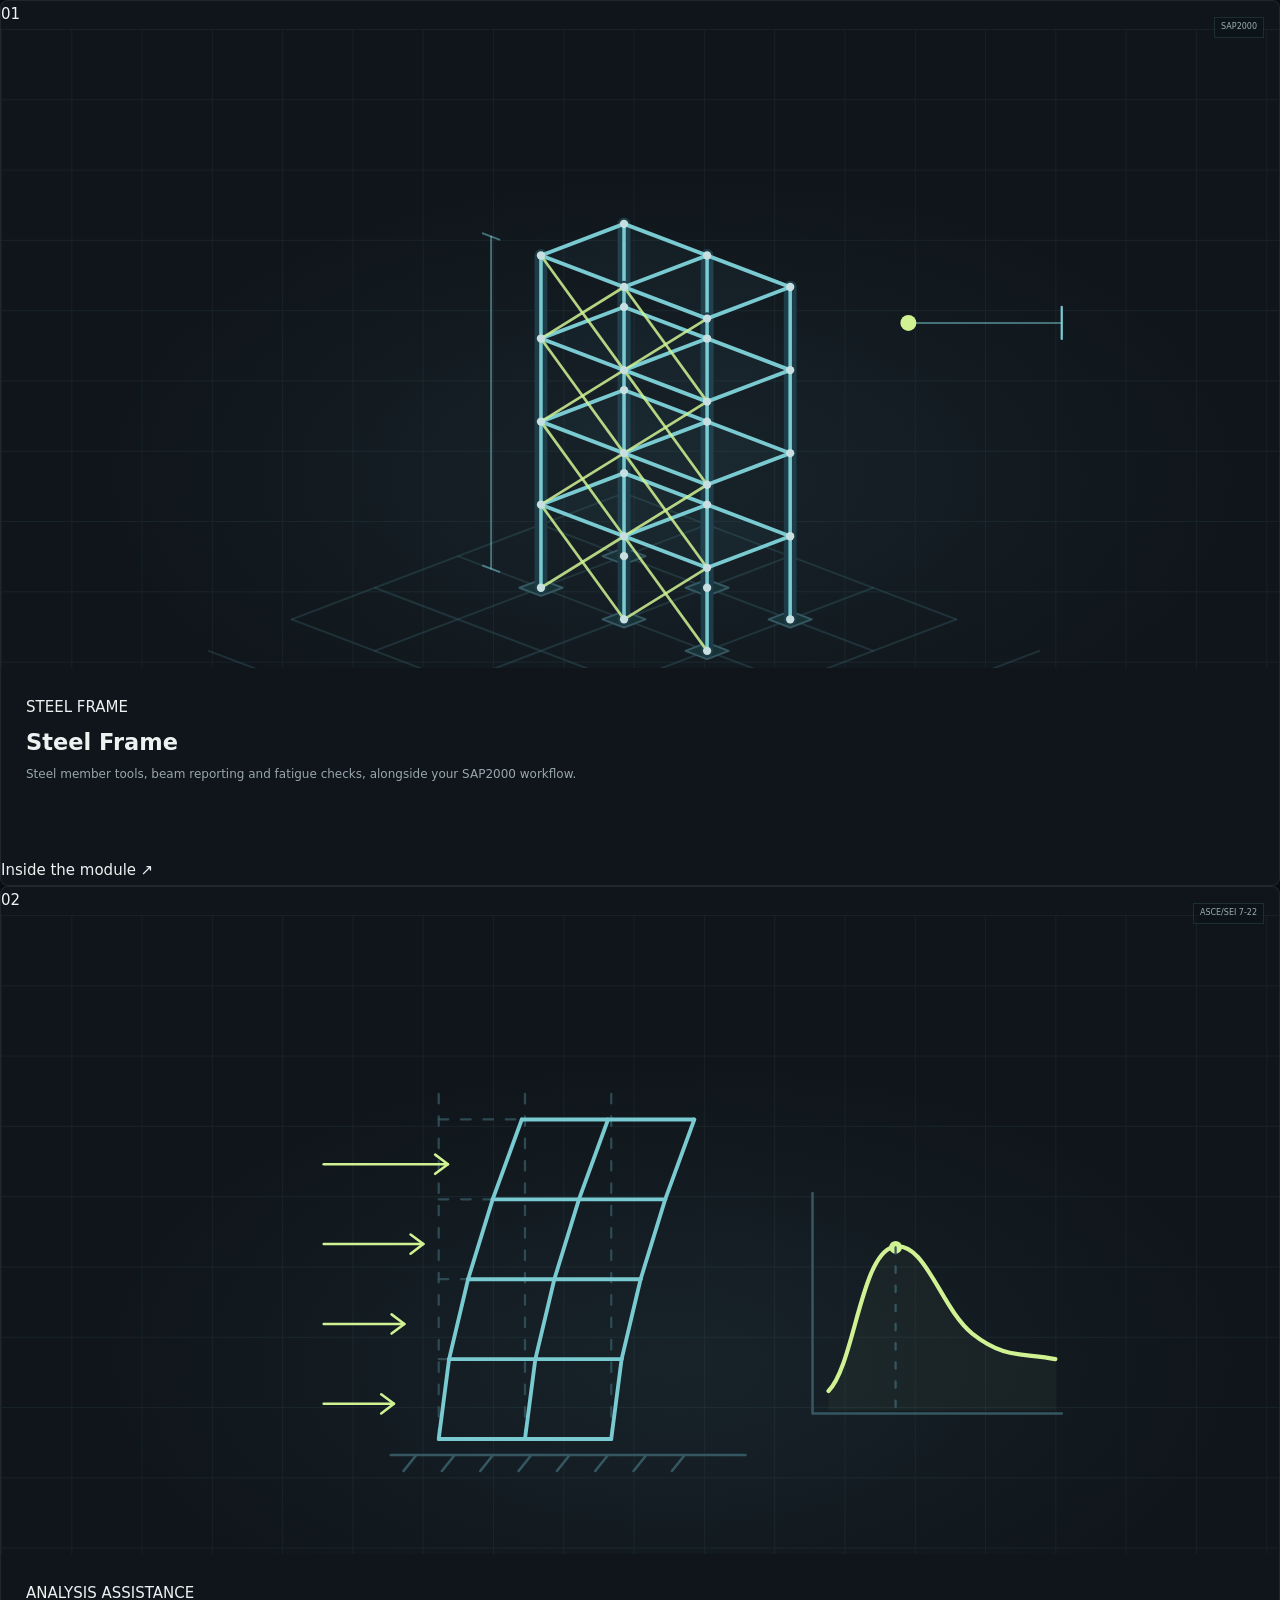
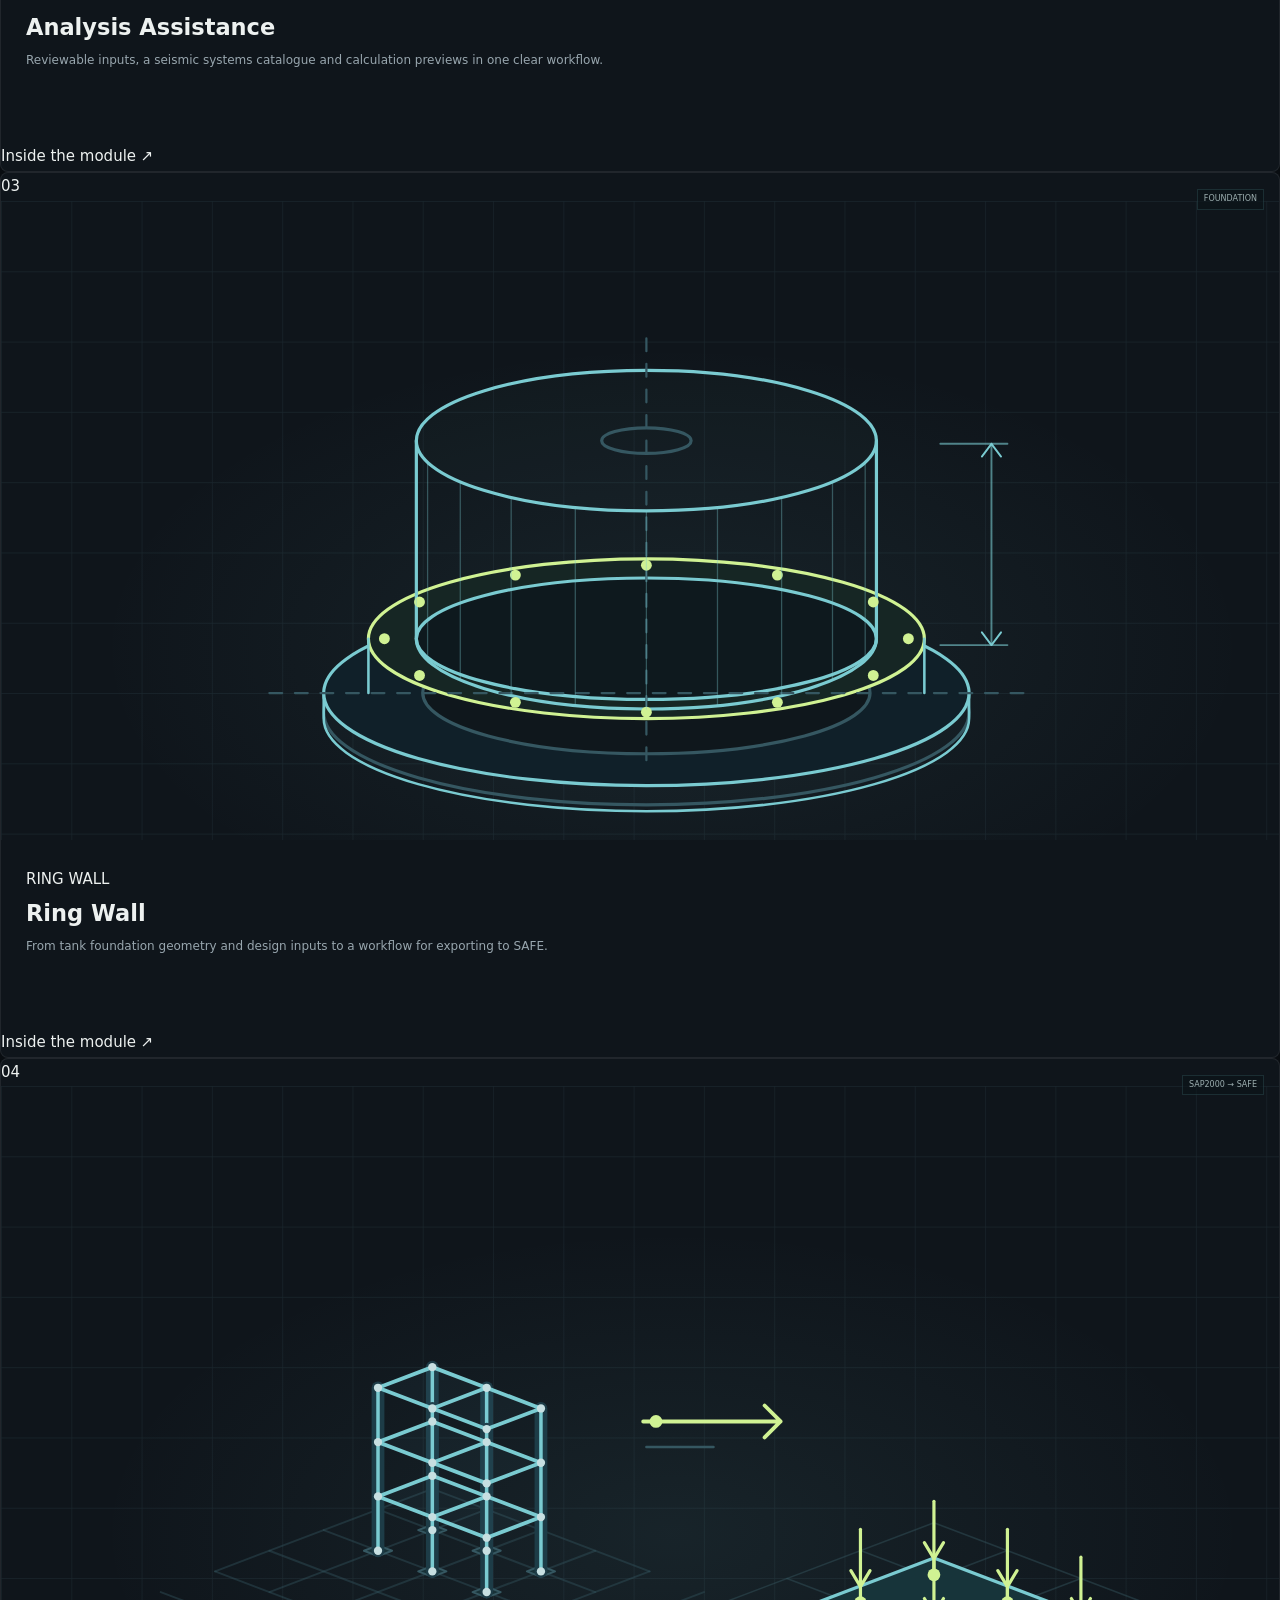
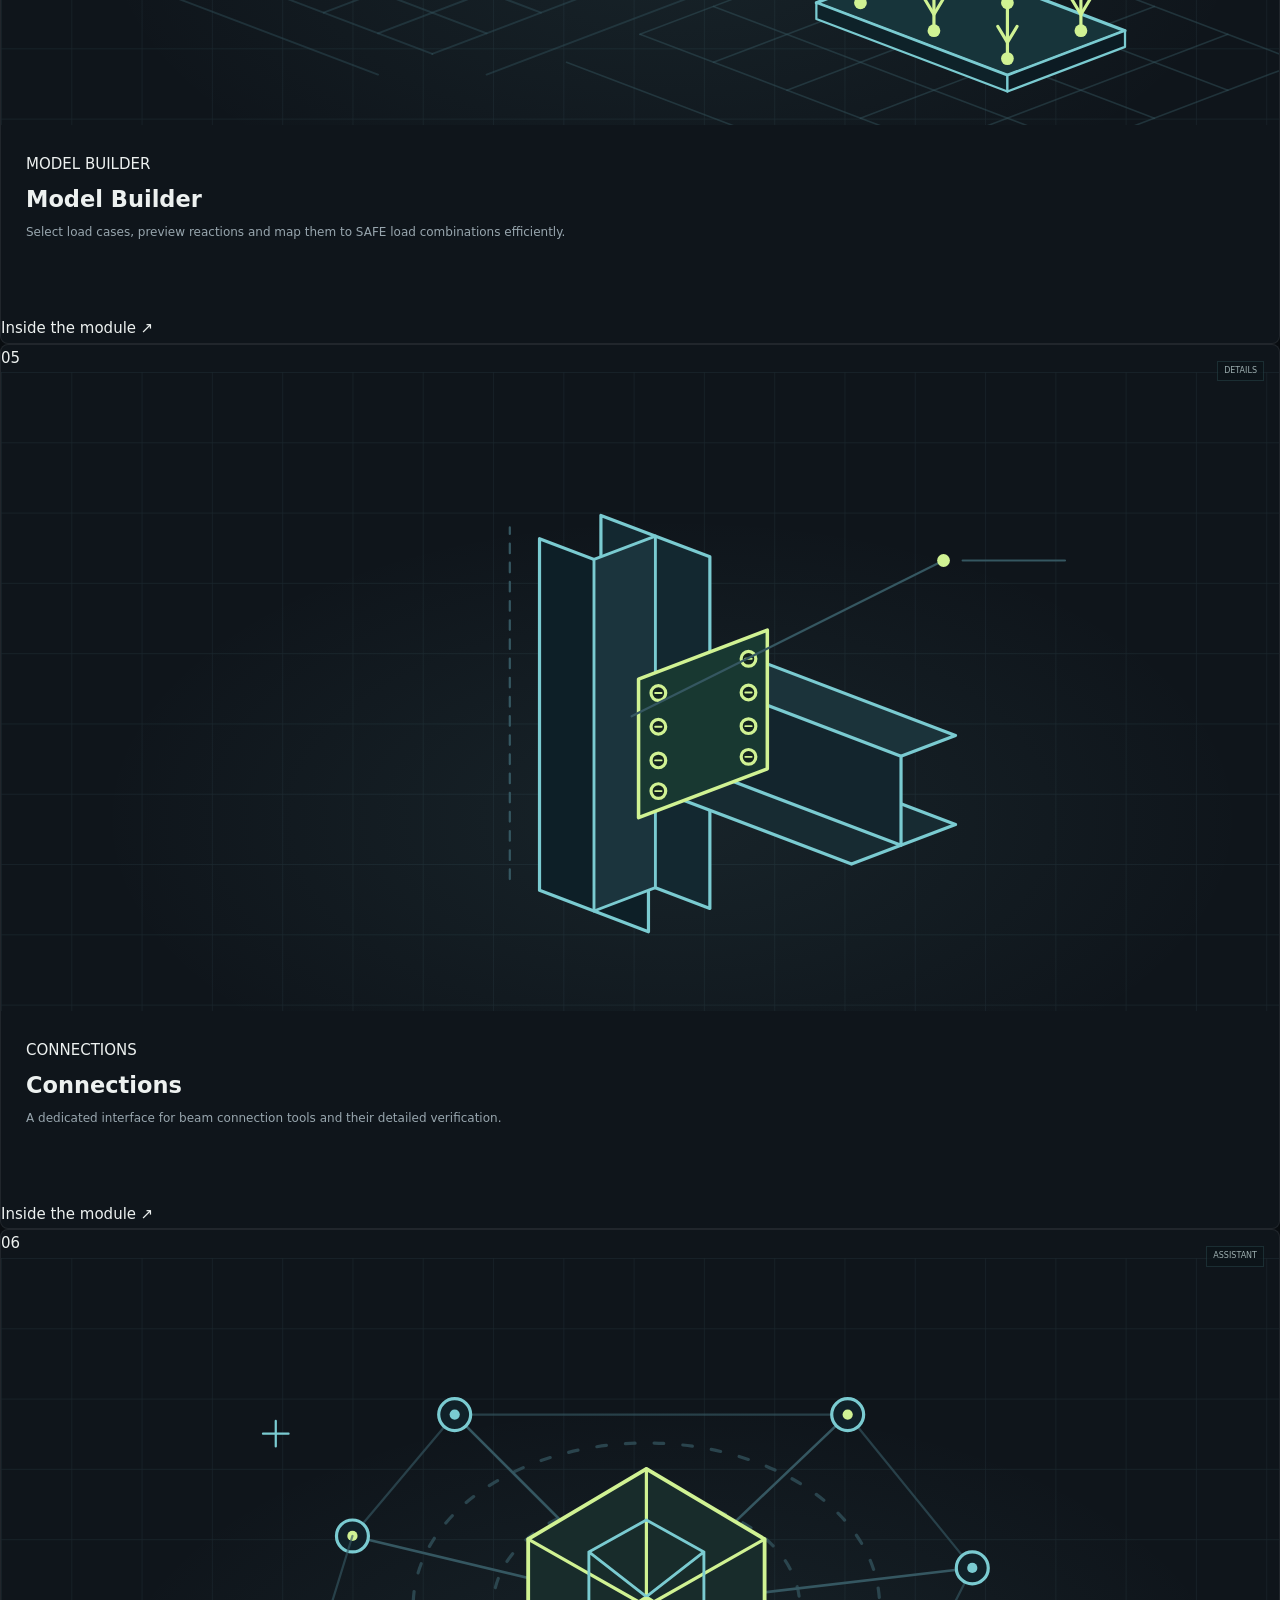
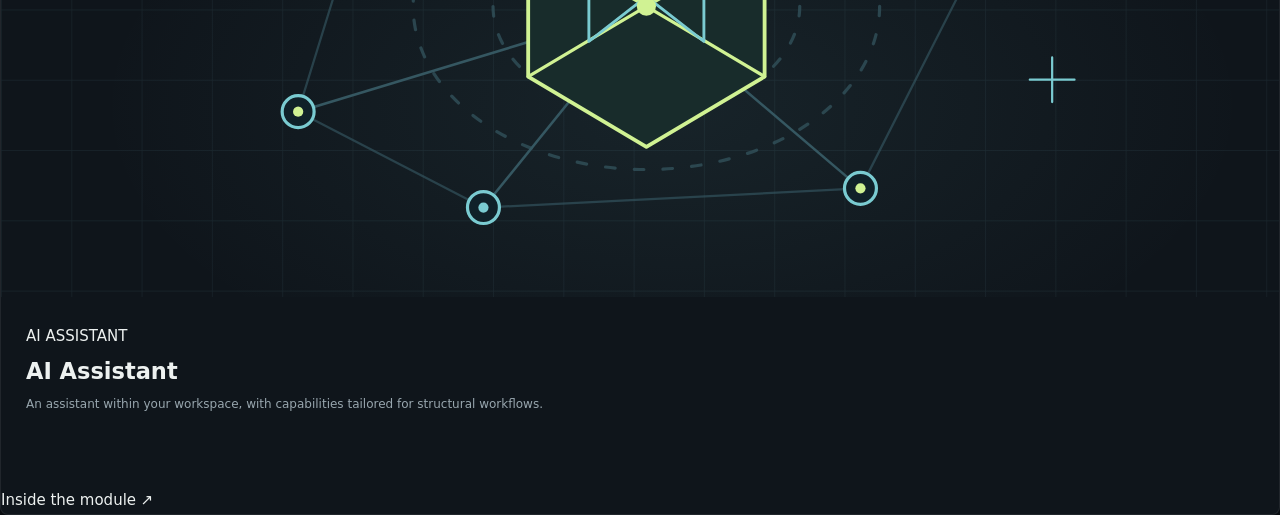
==== commit 3bd3d2f3: "Add files via upload" ====
--- a/index.html
+++ b/index.html
@@ -1,145 +1,133 @@
-<!doctype html>
-<html lang="fa" dir="rtl">
+<!DOCTYPE html>
+<html lang="en">
 <head>
-  <meta charset="utf-8">
-  <meta name="viewport" content="width=device-width, initial-scale=1">
-  <meta name="theme-color" content="#090d11">
-  <meta name="description" content="SKYRoN؛ محیط یکپارچه ابزارهای مهندسی سازه برای ویندوز. ابزارهای قاب فولادی، تحلیل لرزه‌ای، فونداسیون حلقوی و انتقال SAP2000 به SAFE. درخواست بتای ۱۴روزه یا ماژول انتخابی.">
-  <meta property="og:title" content="SKYRoN — A clearer flow for structural engineering">
-  <meta property="og:description" content="Independent tools. Connected thinking. Explore SKYRoN and request 14-day beta access.">
-  <meta property="og:type" content="website">
-  <title>SKYRoN — مهندسی، با جریان روشن‌تر</title>
-  <link rel="icon" href="assets/favicon.svg" type="image/svg+xml">
-  <link rel="preload" href="assets/vazirmatn.woff2" as="font" type="font/woff2" crossorigin>
-  <link rel="preload" href="assets/space-grotesk.woff2" as="font" type="font/woff2" crossorigin>
-  <link rel="stylesheet" href="styles.css">
-  <script defer src="app.js"></script>
+    <meta charset="UTF-8">
+    <meta name="viewport" content="width=device-width, initial-scale=1.0">
+    <title>SKYRoN Software - Engineering Suite</title>
+    <link rel="stylesheet" href="styles.css">
 </head>
 <body>
-  <a class="skip-link" href="#main" data-i18n="skip">رفتن به محتوای اصلی</a>
-  <div class="scroll-progress" aria-hidden="true"></div>
-  <svg class="svg-library" xmlns="http://www.w3.org/2000/svg" aria-hidden="true">
-    <symbol id="mark" viewBox="0 0 40 44"><path d="m20 2 17 10v20L20 42 3 32V12Z"/><path d="m3 32 17-10 17 10M20 2v20M10 28V16l10-6 10 6v12M10 16l20 12M30 16 10 28"/></symbol>
-    <symbol id="arrow" viewBox="0 0 24 24"><path d="M5 12h14m-6-6 6 6-6 6"/></symbol>
-    <symbol id="diagonal" viewBox="0 0 24 24"><path d="M6 18 18 6M6 6h12v12"/></symbol>
-    <symbol id="down" viewBox="0 0 24 24"><path d="M12 4v16m-6-6 6 6 6-6"/></symbol>
-    <symbol id="check" viewBox="0 0 24 24"><path d="m5 12 4 4L19 6"/></symbol>
-    <symbol id="close" viewBox="0 0 24 24"><path d="m6 6 12 12M6 18 18 6"/></symbol>
-    <symbol id="globe" viewBox="0 0 24 24"><circle cx="12" cy="12" r="9"/><path d="M3 12h18M12 3c5 5 5 13 0 18-5-5-5-13 0-18Z"/></symbol>
-    <symbol id="plus" viewBox="0 0 24 24"><path d="M12 5v14M5 12h14"/></symbol>
-    <symbol id="layers" viewBox="0 0 24 24"><path d="m3 7 9-5 9 5-9 5ZM3 12l9 5 9-5M3 17l9 5 9-5"/></symbol>
-    <symbol id="windows" viewBox="0 0 24 24"><path d="m3 5 8-1v7H3Zm10-1 8-1v8h-8ZM3 13h8v7l-8-1Zm10 0h8v8l-8-1Z"/></symbol>
-  </svg>
+    <div class="workspace-container">
+        <!-- Module 01: Steel Frame -->
+        <div class="module-card">
+            <div class="card-header">
+                <span class="module-num">01</span>
+                <span class="module-tag">SAP2000</span>
+            </div>
+            <div class="card-preview">
+                <img src="steel.svg" alt="Steel Frame">
+            </div>
+            <div class="card-body">
+                <span class="module-category">STEEL FRAME</span>
+                <h2>Steel Frame</h2>
+                <p>Steel member tools, beam reporting and fatigue checks, alongside your SAP2000 workflow.</p>
+            </div>
+            <div class="card-footer">
+                <span>Inside the module</span>
+                <span class="arrow">↗</span>
+            </div>
+        </div>
 
-  <header class="site-header">
-    <div class="container header-inner">
-      <a class="brand" href="#top" aria-label="SKYRoN">
-        <svg class="brand-mark"><use href="#mark"/></svg>
-        <span class="brand-word" dir="ltr">SKYRoN<span class="brand-sub">STRUCTURAL ENGINEERING</span></span>
-      </a>
-      <nav class="desktop-nav" aria-label="ناوبری اصلی" data-i18n-aria="navLabel">
-        <a href="#modules" data-i18n="navModules">ماژول‌ها</a>
-        <a href="#workflow" data-i18n="navWorkflow">جریان کار</a>
-        <a href="#workspace" data-i18n="navWorkspace">محیط نرم‌افزار</a>
-      </nav>
-      <div class="header-actions">
-        <button class="language-switch" id="languageSwitch" type="button" aria-label="Switch to English"><svg class="icon"><use href="#globe"/></svg><span id="languageLabel">EN</span></button>
-        <a class="button button-small button-light header-cta" href="#access"><span data-i18n="navAccess">درخواست دسترسی</span><svg class="icon directional"><use href="#diagonal"/></svg></a>
-        <button class="menu-toggle" type="button" aria-controls="mobileMenu" aria-expanded="false" aria-label="باز کردن فهرست" data-i18n-aria="menuOpen"><span></span><span></span></button>
-      </div>
+        <!-- Module 02: Analysis Assistance -->
+        <div class="module-card">
+            <div class="card-header">
+                <span class="module-num">02</span>
+                <span class="module-tag">ASCE/SEI 7-22</span>
+            </div>
+            <div class="card-preview">
+                <img src="analysis.svg" alt="Analysis Assistance">
+            </div>
+            <div class="card-body">
+                <span class="module-category">ANALYSIS ASSISTANCE</span>
+                <h2>Analysis Assistance</h2>
+                <p>Reviewable inputs, a seismic systems catalogue and calculation previews in one clear workflow.</p>
+            </div>
+            <div class="card-footer">
+                <span>Inside the module</span>
+                <span class="arrow">↗</span>
+            </div>
+        </div>
+
+        <!-- Module 03: Ring Wall -->
+        <div class="module-card">
+            <div class="card-header">
+                <span class="module-num">03</span>
+                <span class="module-tag">FOUNDATION</span>
+            </div>
+            <div class="card-preview">
+                <img src="ring.svg" alt="Ring Wall">
+            </div>
+            <div class="card-body">
+                <span class="module-category">RING WALL</span>
+                <h2>Ring Wall</h2>
+                <p>From tank foundation geometry and design inputs to a workflow for exporting to SAFE.</p>
+            </div>
+            <div class="card-footer">
+                <span>Inside the module</span>
+                <span class="arrow">↗</span>
+            </div>
+        </div>
+
+        <!-- Module 04: Model Builder -->
+        <div class="module-card">
+            <div class="card-header">
+                <span class="module-num">04</span>
+                <span class="module-tag">SAP2000 → SAFE</span>
+            </div>
+            <div class="card-preview">
+                <img src="builder.svg" alt="Model Builder">
+            </div>
+            <div class="card-body">
+                <span class="module-category">MODEL BUILDER</span>
+                <h2>Model Builder</h2>
+                <p>Select load cases, preview reactions and map them to SAFE load combinations efficiently.</p>
+            </div>
+            <div class="card-footer">
+                <span>Inside the module</span>
+                <span class="arrow">↗</span>
+            </div>
+        </div>
+
+        <!-- Module 05: Connections -->
+        <div class="module-card">
+            <div class="card-header">
+                <span class="module-num">05</span>
+                <span class="module-tag">DETAILS</span>
+            </div>
+            <div class="card-preview">
+                <img src="connections.svg" alt="Connections">
+            </div>
+            <div class="card-body">
+                <span class="module-category">CONNECTIONS</span>
+                <h2>Connections</h2>
+                <p>A dedicated interface for beam connection tools and their detailed verification.</p>
+            </div>
+            <div class="card-footer">
+                <span>Inside the module</span>
+                <span class="arrow">↗</span>
+            </div>
+        </div>
+
+        <!-- Module 06: AI Assistant -->
+        <div class="module-card">
+            <div class="card-header">
+                <span class="module-num">06</span>
+                <span class="module-tag">ASSISTANT</span>
+            </div>
+            <div class="card-preview">
+                <img src="ai.svg" alt="AI Assistant">
+            </div>
+            <div class="card-body">
+                <span class="module-category">AI ASSISTANT</span>
+                <h2>AI Assistant</h2>
+                <p>An assistant within your workspace, with capabilities tailored for structural workflows.</p>
+            </div>
+            <div class="card-footer">
+                <span>Inside the module</span>
+                <span class="arrow">↗</span>
+            </div>
+        </div>
     </div>
-    <nav class="mobile-menu" id="mobileMenu" hidden aria-label="منوی موبایل" data-i18n-aria="navLabel">
-      <a href="#modules" data-i18n="navModules">ماژول‌ها</a><a href="#workflow" data-i18n="navWorkflow">جریان کار</a><a href="#workspace" data-i18n="navWorkspace">محیط نرم‌افزار</a><a href="#access" data-i18n="navAccess">درخواست دسترسی</a>
-    </nav>
-  </header>
-
-  <main id="main">
-    <section class="hero" id="top">
-      <div class="hero-grid-bg" aria-hidden="true"></div>
-      <div class="container hero-layout">
-        <div class="hero-copy">
-          <div class="eyebrow"><span class="status-dot"></span><span data-i18n="heroEyebrow">ابزارهای مستقل. تفکر یکپارچه.</span></div>
-          <h1><span data-i18n="heroLine1">مهندسی،</span><br><span class="accent-text" data-i18n="heroLine2">با جریانِ روشن‌تر.</span></h1>
-          <p class="hero-description" data-i18n="heroDescription">از مدل سازه تا گام بعدی طراحی؛ ابزارهای تخصصی‌تان را در یک محیط منظم کنار هم داشته باشید. با تمرکز بیشتر بر مهندسی، نه جابه‌جایی اطلاعات.</p>
-          <div class="hero-actions"><a class="button button-accent" href="#access"><span data-i18n="heroCta">درخواست بتای ۱۴روزه</span><svg class="icon directional"><use href="#diagonal"/></svg></a><a class="text-link" href="#modules"><span data-i18n="heroSecondary">کشف ماژول‌ها</span><svg class="icon"><use href="#down"/></svg></a></div>
-          <div class="hero-platform"><svg class="icon windows-icon"><use href="#windows"/></svg><span data-i18n="heroPlatform">نرم‌افزار دسکتاپ ویندوز</span><span class="tiny-separator"></span><span class="mono" dir="ltr">v2.2.1</span></div>
-        </div>
-        <div class="hero-visual" id="heroVisual" dir="ltr">
-          <div class="visual-topline"><span><span class="status-dot"></span>STRUCTURAL STUDY / S–01</span><span class="visual-3d">3D</span></div>
-          <canvas id="structureCanvas" role="img" aria-label="مدل گرافیکی یک قاب فولادی سه‌بعدی؛ تصویر مفهومی و نه خروجی تحلیل" data-i18n-aria="canvasLabel"></canvas>
-          <div class="model-note"><span class="note-line"></span><span class="mono">CONNECTED<br><strong>BY DESIGN.</strong></span></div>
-          <div class="model-axis" aria-hidden="true"><svg viewBox="0 0 75 70"><path d="M30 44V8M30 44 65 58M30 44 5 59" stroke="#687e89" fill="none"/><text x="27" y="7">Z</text><text x="66" y="63">X</text><text x="0" y="67">Y</text></svg></div>
-          <div class="visual-bottomline"><span class="mono" data-i18n="modelCaption">مدل مفهومی · بدون نتایج تحلیلی</span><button type="button" id="explodeButton" class="model-button" aria-pressed="false"><svg class="icon"><use href="#layers"/></svg><span data-i18n="explode">تفکیک طبقات</span></button></div>
-          <span class="visual-corner corner-a" aria-hidden="true"></span><span class="visual-corner corner-b" aria-hidden="true"></span>
-        </div>
-      </div>
-      <div class="container hero-footer"><a class="scroll-cue" href="#modules"><span class="scroll-cue-line"></span><span data-i18n="scrollCue">برای کشف بیشتر، اسکرول کنید</span></a><span class="mono hero-index">01 — THE BIGGER PICTURE</span></div>
-    </section>
-
-    <div class="connection-strip"><div class="container connection-inner"><span data-i18n="connectionTitle">در امتداد ابزارهای آشنای شما</span><div class="connection-tools" dir="ltr"><span>SAP2000</span><span class="connection-line"><i></i></span><strong>SKYRoN</strong><span class="connection-line"><i></i></span><span>SAFE</span></div><span class="connection-footnote" data-i18n="connectionNote">ارتباط روشن؛ با بررسی و تأیید مهندس</span></div></div>
-
-    <section class="section modules-section" id="modules">
-      <div class="container">
-        <div class="section-heading reveal"><div><span class="section-number mono">01 / TOOLKIT</span><h2><span data-i18n="modulesTitle1">ابزار درست.</span><br><span class="text-muted" data-i18n="modulesTitle2">در جای درست.</span></h2></div><p data-i18n="modulesIntro">کل مجموعه یا فقط ابزار موردنیازتان؛ ماژول‌های SKYRoN برای بخش‌های مشخصی از کار مهندسی طراحی شده‌اند.</p></div>
-        <div class="module-grid" id="moduleGrid">
-          <article class="module-card reveal" data-module="steel"><div class="card-art"><img src="assets/steel.svg" width="400" height="200" alt="" loading="lazy"><span class="module-number mono">01</span><span class="module-tag mono">SAP2000</span></div><div class="card-body"><span class="module-english mono">STEEL FRAME</span><h3 data-i18n="steelTitle">قاب فولادی</h3><p data-i18n="steelSummary">ابزارهای اعضای فولادی، گزارش‌گیری تیر و بررسی خستگی؛ در امتداد گردش‌کار SAP2000.</p><button type="button" class="card-link" data-details="steel"><span data-i18n="exploreModule">نگاهی به ماژول</span><svg class="icon directional"><use href="#diagonal"/></svg></button></div></article>
-          <article class="module-card reveal" data-module="analysis"><div class="card-art"><img src="assets/analysis.svg" width="400" height="200" alt="" loading="lazy"><span class="module-number mono">02</span><span class="module-tag mono">ASCE/SEI 7-22</span></div><div class="card-body"><span class="module-english mono">ANALYSIS ASSISTANCE</span><h3 data-i18n="analysisTitle">دستیار تحلیل</h3><p data-i18n="analysisSummary">ورودی‌های قابل‌بررسی، کاتالوگ سیستم‌های لرزه‌ای و پیش‌نمایش محاسبات در یک مسیر روشن.</p><button type="button" class="card-link" data-details="analysis"><span data-i18n="exploreModule">نگاهی به ماژول</span><svg class="icon directional"><use href="#diagonal"/></svg></button></div></article>
-          <article class="module-card reveal" data-module="ring"><div class="card-art"><img src="assets/ring.svg" width="400" height="200" alt="" loading="lazy"><span class="module-number mono">03</span><span class="module-tag mono">FOUNDATION</span></div><div class="card-body"><span class="module-english mono">RING WALL</span><h3 data-i18n="ringTitle">فونداسیون حلقوی</h3><p data-i18n="ringSummary">از تعریف هندسه و داده‌های طراحی مخزن تا گردش‌کار خروجی به SAFE.</p><button type="button" class="card-link" data-details="ring"><span data-i18n="exploreModule">نگاهی به ماژول</span><svg class="icon directional"><use href="#diagonal"/></svg></button></div></article>
-          <article class="module-card reveal" data-module="builder"><div class="card-art"><img src="assets/builder.svg" width="400" height="200" alt="" loading="lazy"><span class="module-number mono">04</span><span class="module-tag mono">SAP2000 → SAFE</span></div><div class="card-body"><span class="module-english mono">MODEL BUILDER</span><h3 data-i18n="builderTitle">انتقال مدل و واکنش‌ها</h3><p data-i18n="builderSummary">انتخاب حالت‌های بار، پیش‌نمایش واکنش‌ها و نگاشت به الگوهای بار SAFE؛ با تأیید شما.</p><button type="button" class="card-link" data-details="builder"><span data-i18n="exploreModule">نگاهی به ماژول</span><svg class="icon directional"><use href="#diagonal"/></svg></button></div></article>
-          <article class="module-card reveal" data-module="connections"><div class="card-art"><img src="assets/connections.svg" width="400" height="200" alt="" loading="lazy"><span class="module-number mono">05</span><span class="module-tag mono">DETAILS</span></div><div class="card-body"><span class="module-english mono">CONNECTIONS</span><h3 data-i18n="connectionsTitle">اتصالات</h3><p data-i18n="connectionsSummary">دسترسی منظم به رابط و داده‌های مرتبط با اتصالات تیر، در محیط کاری نرم‌افزار.</p><button type="button" class="card-link" data-details="connections"><span data-i18n="exploreModule">نگاهی به ماژول</span><svg class="icon directional"><use href="#diagonal"/></svg></button></div></article>
-          <article class="module-card reveal" data-module="ai"><div class="card-art"><img src="assets/ai.svg" width="400" height="200" alt="" loading="lazy"><span class="module-number mono">06</span><span class="module-tag mono">ASSISTANT</span></div><div class="card-body"><span class="module-english mono">AI ASSISTANT</span><h3 data-i18n="aiTitle">دستیار هوش مصنوعی</h3><p data-i18n="aiSummary">دسترسی به دستیار در فضای کار؛ با قابلیت‌هایی که بر اساس تنظیمات و ابزارهای فعال در دسترس‌اند.</p><button type="button" class="card-link" data-details="ai"><span data-i18n="exploreModule">نگاهی به ماژول</span><svg class="icon directional"><use href="#diagonal"/></svg></button></div></article>
-        </div>
-        <p class="engineering-note reveal"><span class="note-symbol" aria-hidden="true">i</span><span data-i18n="engineeringNote">ابزار، همراه قضاوت مهندسی است؛ نه جایگزین آن. ورودی‌ها و خروجی‌ها باید با مبانی طراحی و شرایط پروژه تطبیق داده شوند.</span></p>
-      </div>
-    </section>
-
-    <section class="section workflow-section" id="workflow">
-      <div class="container">
-        <div class="section-heading reveal"><div><span class="section-number mono">02 / CONNECTED WORKFLOW</span><h2 data-i18n="workflowTitle">بین مراحل، فاصله نیندازید.</h2></div><p data-i18n="workflowIntro">یک نمونه از جریان کار Model Builder؛ از انتخاب اطلاعات در SAP2000 تا انتقالِ بررسی‌شده به SAFE.</p></div>
-        <div class="workflow-layout">
-          <div class="workflow-graphic" dir="ltr" id="workflowGraphic" data-stage="0">
-            <div class="graphic-top mono"><span>MODEL BUILDER</span><span class="status-pill" id="workflowState">01 / SELECT</span></div>
-            <div class="workflow-map" aria-hidden="true"><div class="map-grid"></div><div class="software-node node-source"><svg viewBox="0 0 60 70"><path d="M10 61V16l20-9 20 9v45M10 16l20 9 20-9M30 25v42M10 38l20 9 20-9M10 61l20 9 20-9M10 16l20 31 20-31M10 38l20 32 20-32"/></svg><span>SAP2000</span></div><div class="map-path path-one"><i></i></div><div class="software-node node-center"><svg><use href="#mark"/></svg><span>SKYRoN</span></div><div class="map-path path-two"><i></i></div><div class="software-node node-target"><svg viewBox="0 0 65 60"><path d="m3 25 30-15 30 15-30 15ZM3 25v9l30 15 30-15v-9M33 40v9M13 20l30 15M23 15l30 15M13 30l30-15M23 35l30-15"/></svg><span>SAFE</span></div></div>
-            <div class="workflow-readout"><div class="readout-line"><span class="mono" data-i18n="mappingLabel">مسیر فعال</span><strong class="mono">SAP2000 → SAFE</strong></div><div class="readout-line"><span data-i18n="workflowGate">نقطهٔ کنترل</span><span class="readout-gate"><span class="status-dot"></span><span data-i18n="approvalRequired">تأیید مهندس</span></span></div></div>
-            <div class="graphic-caption" data-i18n="workflowCaption">نمای شماتیک مسیر انتقال؛ نه تصویر محیط نرم‌افزار.</div>
-          </div>
-          <div class="workflow-steps">
-            <article class="workflow-step is-active" data-step="0"><span class="step-index mono">01</span><div><h3 data-i18n="step1Title">انتخاب آگاهانهٔ ورودی‌ها</h3><p data-i18n="step1Text">حالت‌های بار موردنیاز را از SAP2000 انتخاب کنید و اطلاعات ورودی را پیش از ادامه بررسی کنید.</p><span class="step-chip mono">SELECT / INPUT</span></div></article>
-            <article class="workflow-step" data-step="1"><span class="step-index mono">02</span><div><h3 data-i18n="step2Title">دیدن، پیش از انتقال</h3><p data-i18n="step2Text">پیش‌نمایش واکنش‌ها را ببینید و نگاشت حالت‌ها به الگوهای بار SAFE را کنترل کنید.</p><span class="step-chip mono">PREVIEW / MAP</span></div></article>
-            <article class="workflow-step" data-step="2"><span class="step-index mono">03</span><div><h3 data-i18n="step3Title">گام بعدی، با تأیید شما</h3><p data-i18n="step3Text">انتقال تنها پس از بررسی و تأیید شما انجام می‌شود. مسیر فعال فعلی، SAP2000 به SAFE است.</p><span class="step-chip mono">CONFIRM / TRANSFER</span></div></article>
-          </div>
-        </div>
-      </div>
-    </section>
-
-    <section class="section workspace-section" id="workspace"><div class="container">
-      <div class="section-heading reveal"><div><span class="section-number mono">03 / YOUR WORKSPACE</span><h2><span data-i18n="workspaceTitle1">پروژه‌های شما.</span><br><span class="text-muted" data-i18n="workspaceTitle2">یک نقطهٔ شروع.</span></h2></div><p data-i18n="workspaceIntro">داشبورد، پروژه‌ها و ماژول‌ها را کنار هم قرار می‌دهد؛ تا برگشتن به کار، ادامهٔ همان مسیر قبلی باشد.</p></div>
-      <figure class="workspace-figure reveal"><div class="window-topbar"><div class="window-dots" aria-hidden="true"><i></i><i></i><i></i></div><span class="mono" dir="ltr">SKYRoN / WORKSPACE</span><span class="window-version mono" dir="ltr">v2.2.1</span></div><button type="button" id="expandScreenshot" class="screenshot-button" aria-label="بزرگ‌نمایی تصویر محیط نرم‌افزار" data-i18n-aria="expandScreenshot"><img src="assets/skyron-workspace.webp" width="1600" height="989" loading="lazy" alt="محیط واقعی SKYRoN نسخهٔ ۲.۲.۱ شامل پروژه‌های اخیر و ماژول‌های مهندسی" data-i18n-alt="screenshotAlt"><span class="screenshot-expand"><svg class="icon"><use href="#plus"/></svg><span data-i18n="viewScreenshot">مشاهدهٔ تصویر کامل</span></span></button><figcaption data-i18n="screenshotCaption">تصویر واقعی محیط نرم‌افزار · نسخهٔ ۲.۲.۱ · زبان رابط در این تصویر انگلیسی است.</figcaption></figure>
-      <div class="workspace-features"><div class="workspace-feature reveal"><span class="feature-cross">+</span><div><h3 data-i18n="feature1Title">ادامه از همان‌جا</h3><p data-i18n="feature1Text">دسترسی به پروژه‌های اخیر و بخش‌های کاری، از داشبورد.</p></div></div><div class="workspace-feature reveal"><span class="feature-cross">+</span><div><h3 data-i18n="feature2Title">پروژه، همراه شما</h3><p data-i18n="feature2Text">بسته‌های قابل‌انتقال .skyron برای نگهداری و جابه‌جایی اطلاعات پروژه.</p></div></div><div class="workspace-feature reveal"><span class="feature-cross">+</span><div><h3 data-i18n="feature3Title">فضایی برای تمرکز</h3><p data-i18n="feature3Text">ابزارهای تخصصی در یک محیط کاری منظم، به‌جای مسیرهای پراکنده.</p></div></div></div>
-    </div></section>
-
-    <section class="section access-section" id="access"><div class="container access-layout">
-      <div class="access-copy reveal"><span class="section-number mono">04 / EARLY ACCESS</span><div class="beta-badge"><span class="status-dot"></span><span data-i18n="betaBadge">درخواست دسترسی بتا</span></div><h2><span data-i18n="accessTitle1">با پروژهٔ بعدی،</span><br><span class="accent-text" data-i18n="accessTitle2">شروع کنید.</span></h2><p class="access-description" data-i18n="accessIntro">برای بررسی SKYRoN در جریان کار خودتان، بتای ۱۴روزه را درخواست کنید. فقط یک ابزار می‌خواهید؟ ماژول‌های موردنیازتان را انتخاب کنید.</p><div class="trial-summary"><span class="trial-number" data-i18n="trialNumber">۱۴</span><div><strong data-i18n="trialTitle">روز برای آشنایی با مجموعه</strong><span data-i18n="trialNote">دسترسی پس از بررسی درخواست و هماهنگی فعال می‌شود.</span></div></div><div class="contact-direct"><span data-i18n="directQuestion">پرسشی پیش از شروع دارید؟</span><a href="mailto:shahin.ma49@gmail.com" class="mono" dir="ltr">shahin.ma49@gmail.com <span aria-hidden="true">↗</span></a></div></div>
-      <div class="access-form-card reveal">
-        <form id="requestForm" action="https://formspree.io/f/xjywwrdg" method="POST" novalidate>
-          <input type="hidden" name="_subject" value="SKYRoN — 14-day beta / module request"><input type="hidden" name="language" id="formLanguage" value="fa"><input type="hidden" name="request_type" id="requestType" value="14-day beta"><div class="honeypot" aria-hidden="true"><label for="_gotcha">Leave empty</label><input type="text" name="_gotcha" id="_gotcha" tabindex="-1" autocomplete="off"></div>
-          <fieldset class="request-options"><legend data-i18n="requestLegend">چطور می‌خواهید شروع کنید؟</legend><div class="request-type-grid"><label class="request-option"><input type="radio" name="access_choice" value="beta" checked><span class="option-content"><span class="option-radio"></span><span><strong data-i18n="optionBeta">بتای ۱۴روزه</strong><small data-i18n="optionBetaNote">آشنایی با مجموعه</small></span></span></label><label class="request-option"><input type="radio" name="access_choice" value="modules"><span class="option-content"><span class="option-radio"></span><span><strong data-i18n="optionModules">ماژول انتخابی</strong><small data-i18n="optionModulesNote">فقط آنچه نیاز دارید</small></span></span></label></div></fieldset>
-          <fieldset class="module-options" id="moduleOptions" hidden aria-describedby="modulesError"><legend data-i18n="selectModules">ماژول‌های موردنیاز را انتخاب کنید</legend><div class="module-checkboxes"><label><input type="checkbox" name="modules" value="Steel Frame"><span data-i18n="steelTitle">قاب فولادی</span></label><label><input type="checkbox" name="modules" value="Analysis Assistance"><span data-i18n="analysisTitle">دستیار تحلیل</span></label><label><input type="checkbox" name="modules" value="Ring Wall"><span data-i18n="ringTitle">فونداسیون حلقوی</span></label><label><input type="checkbox" name="modules" value="Model Builder"><span data-i18n="builderTitle">انتقال مدل و واکنش‌ها</span></label><label><input type="checkbox" name="modules" value="Connections"><span data-i18n="connectionsTitle">اتصالات</span></label><label><input type="checkbox" name="modules" value="AI Assistant"><span data-i18n="aiTitle">دستیار هوش مصنوعی</span></label></div><span class="field-error" id="modulesError" aria-live="polite"></span></fieldset>
-          <div class="form-grid"><div class="field"><label for="fullName"><span data-i18n="nameLabel">نام و نام خانوادگی</span> <span class="required">*</span></label><input id="fullName" name="name" autocomplete="name" required maxlength="120" placeholder="نام شما" data-i18n-placeholder="namePlaceholder" aria-describedby="nameError"><span class="field-error" id="nameError"></span></div><div class="field"><label for="email"><span data-i18n="emailLabel">ایمیل</span> <span class="required">*</span></label><input id="email" name="email" type="email" dir="ltr" autocomplete="email" required maxlength="254" placeholder="you@company.com" aria-describedby="emailError"><span class="field-error" id="emailError"></span></div><div class="field"><label for="company"><span data-i18n="companyLabel">شرکت یا مجموعه</span> <span class="optional" data-i18n="optional">(اختیاری)</span></label><input id="company" name="company" autocomplete="organization" maxlength="160" placeholder="نام مجموعه" data-i18n-placeholder="companyPlaceholder"></div><div class="field"><label for="role" data-i18n="roleLabel">حوزهٔ فعالیت</label><select id="role" name="role"><option value="" data-i18n="rolePlaceholder">انتخاب کنید</option><option value="Structural Engineer" data-i18n="roleEngineer">مهندس سازه</option><option value="Structural Designer" data-i18n="roleDesigner">طراح سازه</option><option value="Engineering Manager" data-i18n="roleManager">مدیر مهندسی</option><option value="Student" data-i18n="roleStudent">دانشجو / پژوهشگر</option><option value="Other" data-i18n="roleOther">سایر</option></select></div><div class="field full"><label for="message"><span data-i18n="messageLabel">از نیازتان بگویید</span> <span class="optional" data-i18n="optional">(اختیاری)</span></label><textarea id="message" name="message" maxlength="1200" rows="3" placeholder="چه نوع پروژه‌ای دارید و کدام بخش از کار را می‌خواهید ساده‌تر کنید؟" data-i18n-placeholder="messagePlaceholder"></textarea><div class="field-help"><span data-i18n="messageHelp">شرح کوتاه پروژه یا پرسش شما</span><span class="mono" dir="ltr"><span id="charCount">0</span> / 1200</span></div></div></div>
-          <label class="consent-label"><input type="checkbox" id="consent" name="contact_consent" value="yes" required aria-describedby="consentError"><span data-i18n="consentText">موافقم برای پاسخ به این درخواست، از طریق ایمیل با من تماس گرفته شود.</span></label><span class="field-error" id="consentError"></span>
-          <button class="button button-accent submit-button" id="submitButton" type="submit"><span class="submit-label" data-i18n="submit">ارسال درخواست</span><span class="spinner" hidden></span><svg class="icon directional submit-arrow"><use href="#diagonal"/></svg></button><p class="privacy-note" data-i18n="privacyNote">بدون پرداخت در این مرحله؛ این فرم فقط برای ثبت درخواست است.</p><p class="form-status" id="formStatus" role="status" aria-live="polite"></p>
-        </form>
-        <section class="success-state" id="successState" hidden aria-labelledby="successTitle" tabindex="-1"><span class="success-icon"><svg class="icon"><use href="#check"/></svg></span><span class="mono success-eyebrow">REQUEST RECEIVED</span><h3 id="successTitle" data-i18n="successTitle">درخواست شما ارسال شد.</h3><p data-i18n="successText">از علاقهٔ شما به SKYRoN ممنونیم. برای هماهنگی دسترسی و مراحل بعد، از طریق ایمیل با شما در تماس خواهیم بود.</p><button class="text-link" type="button" id="resetForm" data-i18n="sendAnother">ثبت درخواست دیگر</button></section>
-      </div>
-    </div></section>
-
-    <section class="faq-section" id="faq"><div class="container faq-layout"><div><span class="section-number mono">GOOD TO KNOW</span><h2 data-i18n="faqTitle">پیش از شروع</h2></div><div class="faq-list"><details><summary><span data-i18n="faq1Q">دسترسی بتا چگونه فعال می‌شود؟</span><svg class="icon"><use href="#plus"/></svg></summary><p data-i18n="faq1A">فرم درخواست را تکمیل کنید. پس از بررسی، اطلاعات مربوط به نصب، شرایط دسترسی و شروع دورهٔ ۱۴روزه از طریق ایمیل با شما هماهنگ می‌شود. ارسال فرم به‌تنهایی به معنی فعال شدن دسترسی نیست.</p></details><details><summary><span data-i18n="faq2Q">آیا می‌توانم فقط یک ماژول را درخواست کنم؟</span><svg class="icon"><use href="#plus"/></svg></summary><p data-i18n="faq2A">بله. گزینهٔ «ماژول انتخابی» را در فرم انتخاب کنید و یک یا چند ماژول موردنیاز را مشخص کنید. دربارهٔ دسترسی و شرایط همان ماژول‌ها با شما هماهنگ خواهد شد.</p></details><details><summary><span data-i18n="faq3Q">آیا این وب‌سایت خودِ نرم‌افزار است؟</span><svg class="icon"><use href="#plus"/></svg></summary><p data-i18n="faq3A">خیر. این صفحه برای معرفی SKYRoN و ثبت درخواست است. SKYRoN یک نرم‌افزار دسکتاپ ویندوزی است. اتصال به SAP2000 یا SAFE به نصب سازگار و تنظیمات محیط کاری نیاز دارد.</p></details><details><summary><span data-i18n="faq4Q">آیا خروجی‌ها نیاز به بررسی مهندسی دارند؟</span><svg class="icon"><use href="#plus"/></svg></summary><p data-i18n="faq4A">بله. مسئولیت تطبیق فرضیات، ورودی‌ها، ضوابط و خروجی‌ها با پروژه بر عهدهٔ مهندس است. امکانات دستیار AI نیز تابع تنظیمات و ابزارهای فعال نسخهٔ مورد استفاده هستند.</p></details></div></div></section>
-  </main>
-
-  <footer class="site-footer"><div class="container"><div class="footer-top"><a class="brand" href="#top" aria-label="SKYRoN"><svg class="brand-mark"><use href="#mark"/></svg><span class="brand-word" dir="ltr">SKYRoN<span class="brand-sub">STRUCTURAL ENGINEERING</span></span></a><p data-i18n="footerStatement">ابزارهای مستقل. جریان کار پیوسته.</p><a class="back-top text-link" href="#top"><span data-i18n="backTop">بازگشت به بالا</span><span aria-hidden="true">↑</span></a></div><div class="footer-bottom"><span dir="ltr">© <span id="year">2026</span> SKYRoN.</span><span data-i18n="footerDisclaimer">نام محصولات SAP2000 و SAFE متعلق به صاحبان علائم آن‌هاست؛ ذکر آن‌ها به معنی تأیید یا وابستگی نیست.</span><a href="mailto:shahin.ma49@gmail.com" data-i18n="contactUs">تماس با ما ↗</a></div></div></footer>
-
-  <dialog id="moduleDialog" class="module-dialog"><button type="button" class="dialog-close" data-close-dialog aria-label="بستن" data-i18n-aria="close"><svg class="icon"><use href="#close"/></svg></button><div id="moduleDialogContent"></div></dialog>
-  <dialog id="screenshotDialog" class="screenshot-dialog" aria-label="تصویر محیط نرم‌افزار SKYRoN" data-i18n-aria="workspaceImageTitle"><button type="button" class="dialog-close" data-close-dialog aria-label="بستن" data-i18n-aria="close"><svg class="icon"><use href="#close"/></svg></button><img src="assets/skyron-workspace.webp" width="1600" height="989" alt="محیط واقعی SKYRoN" data-i18n-alt="screenshotAlt"></dialog>
-  <noscript><div class="noscript-notice">برای تغییر زبان، مدل متحرک و ارسال فرم، JavaScript را فعال کنید. برای درخواست دسترسی می‌توانید به <a href="mailto:shahin.ma49@gmail.com">shahin.ma49@gmail.com</a> ایمیل بزنید.</div></noscript>
+    <script src="app.js"></script>
 </body>
 </html>
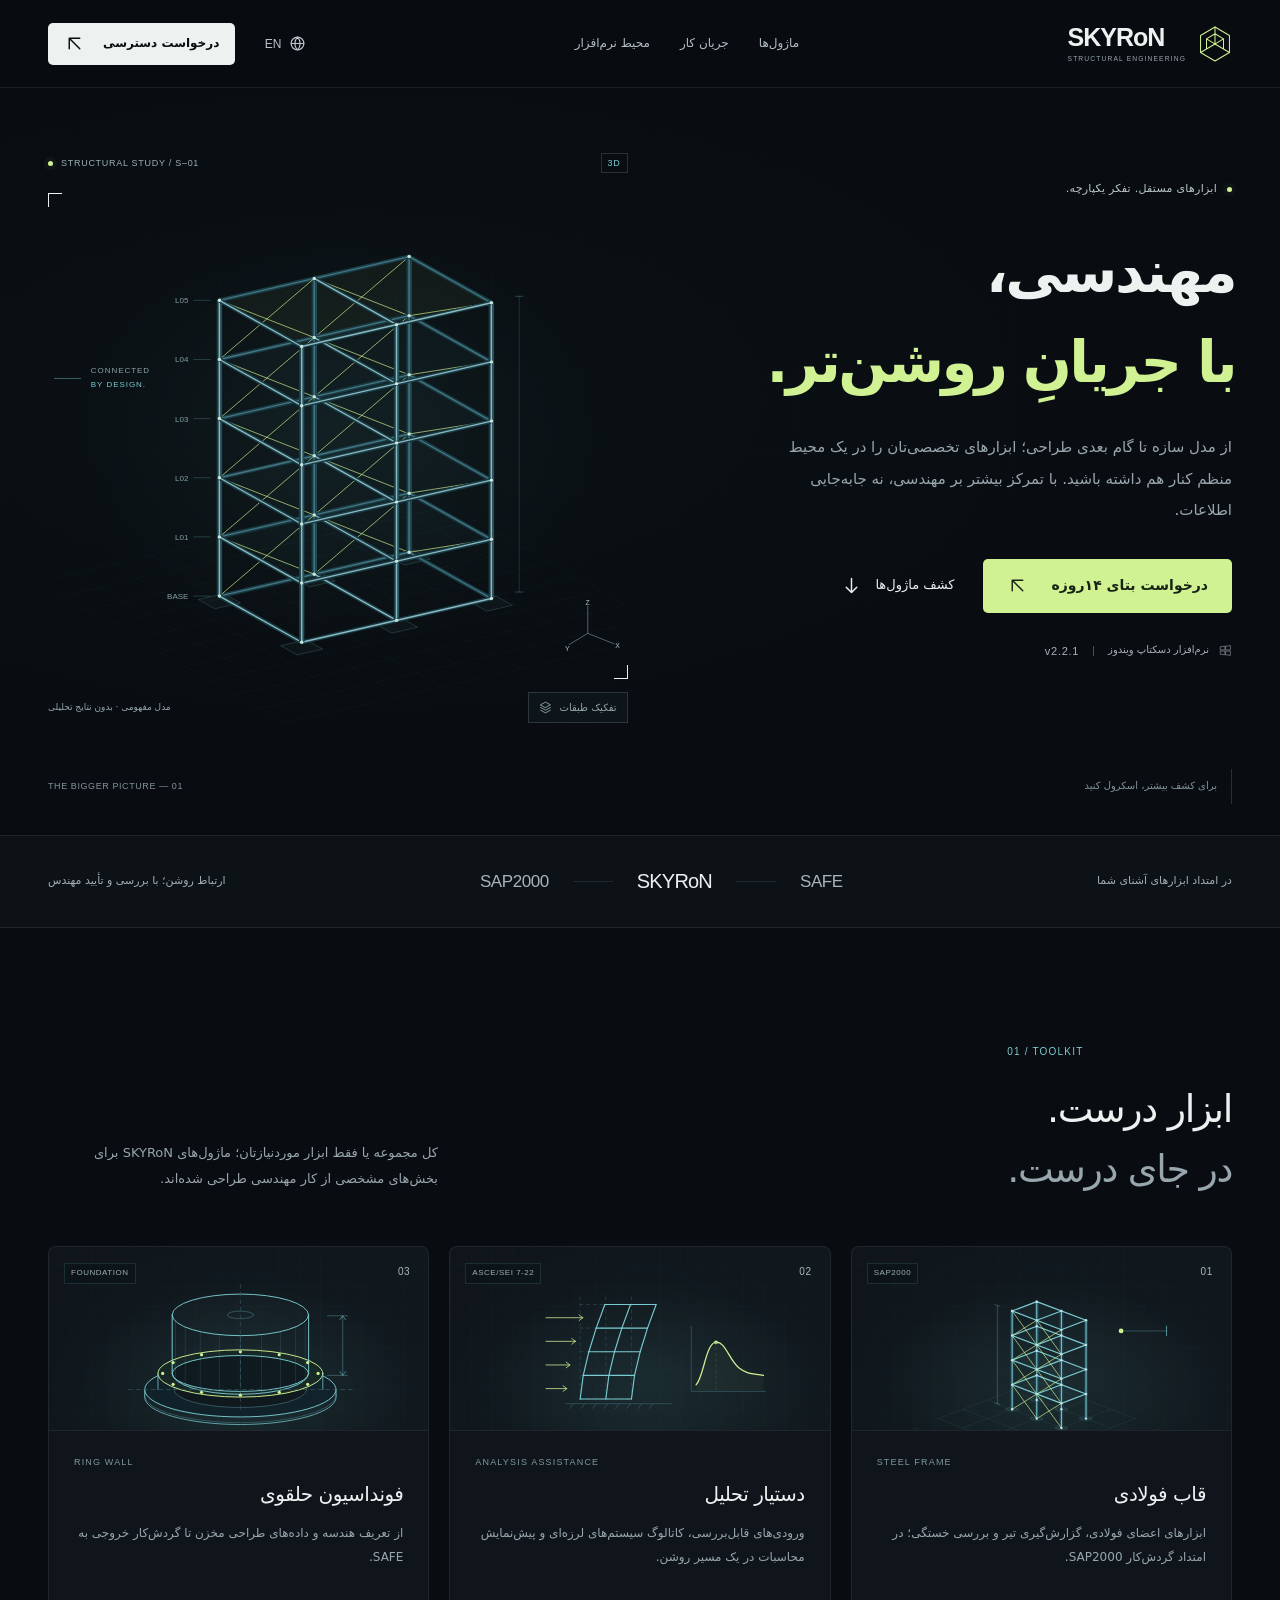
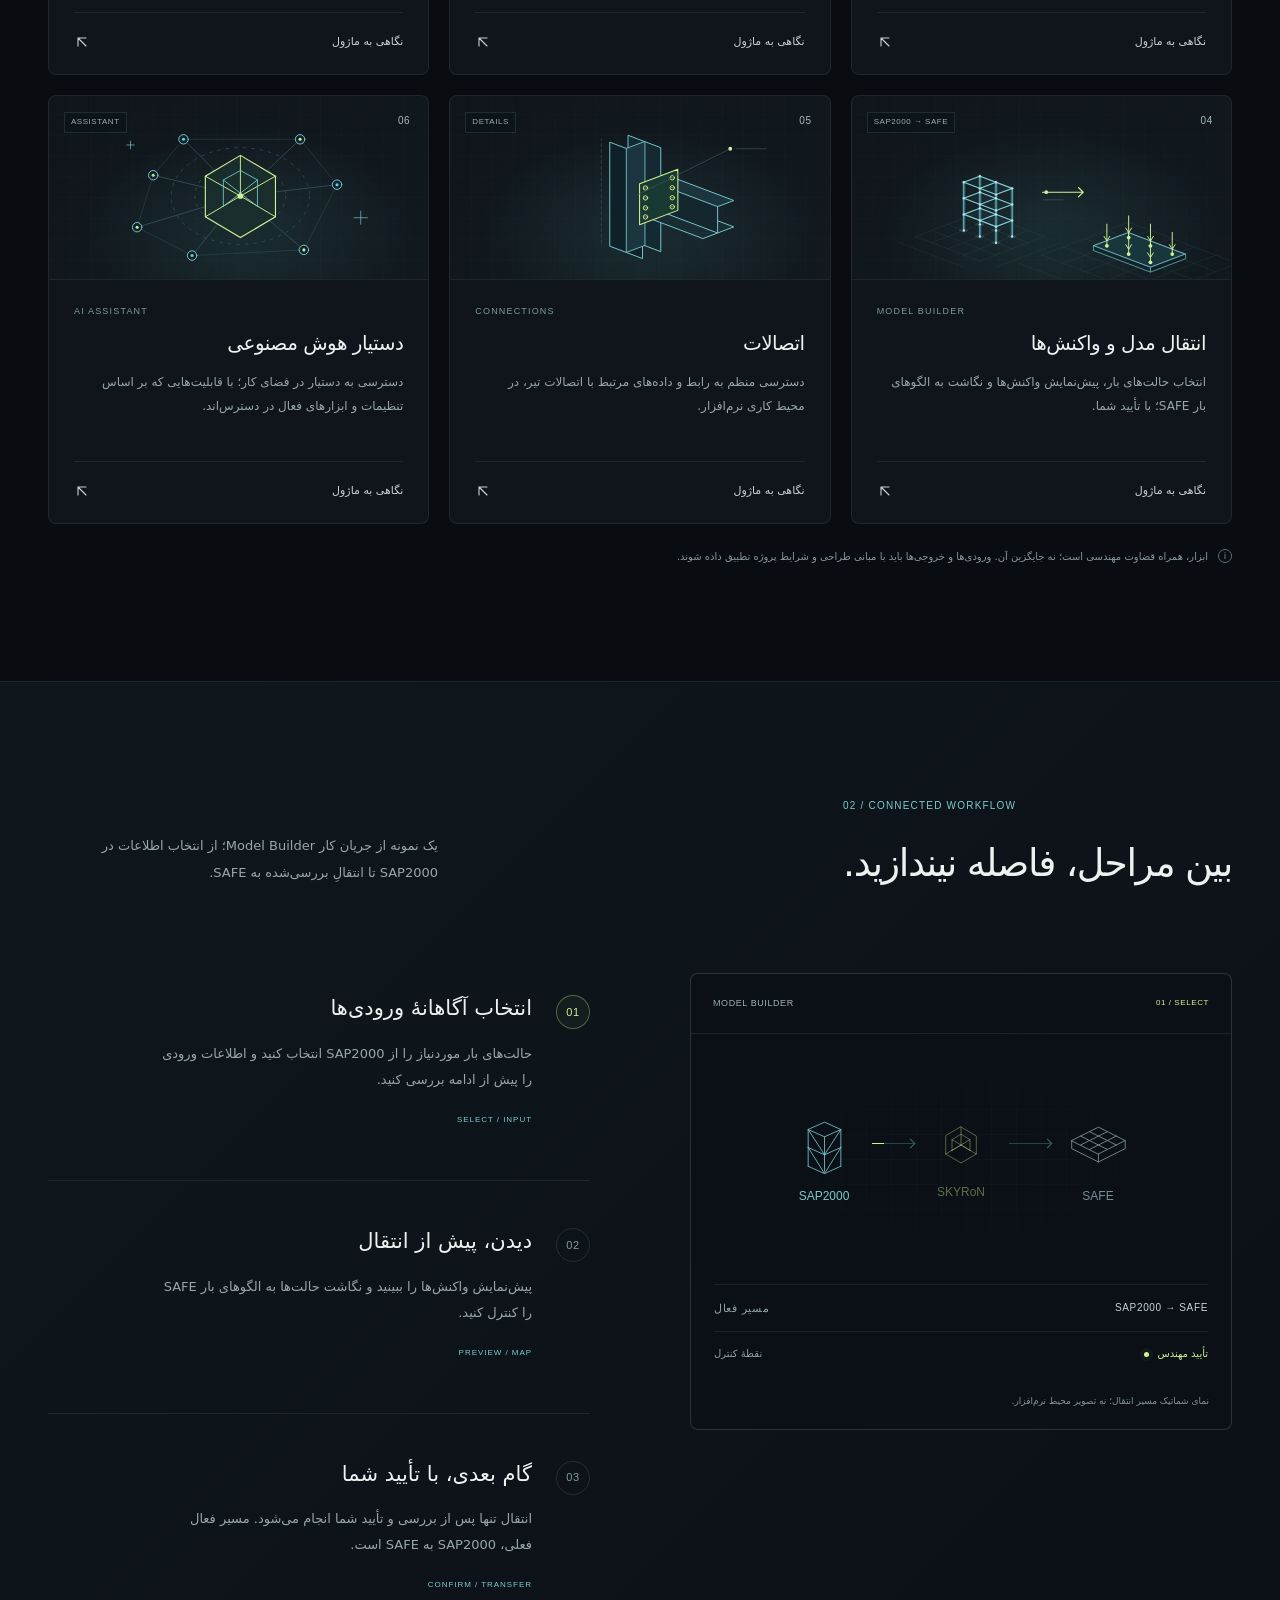
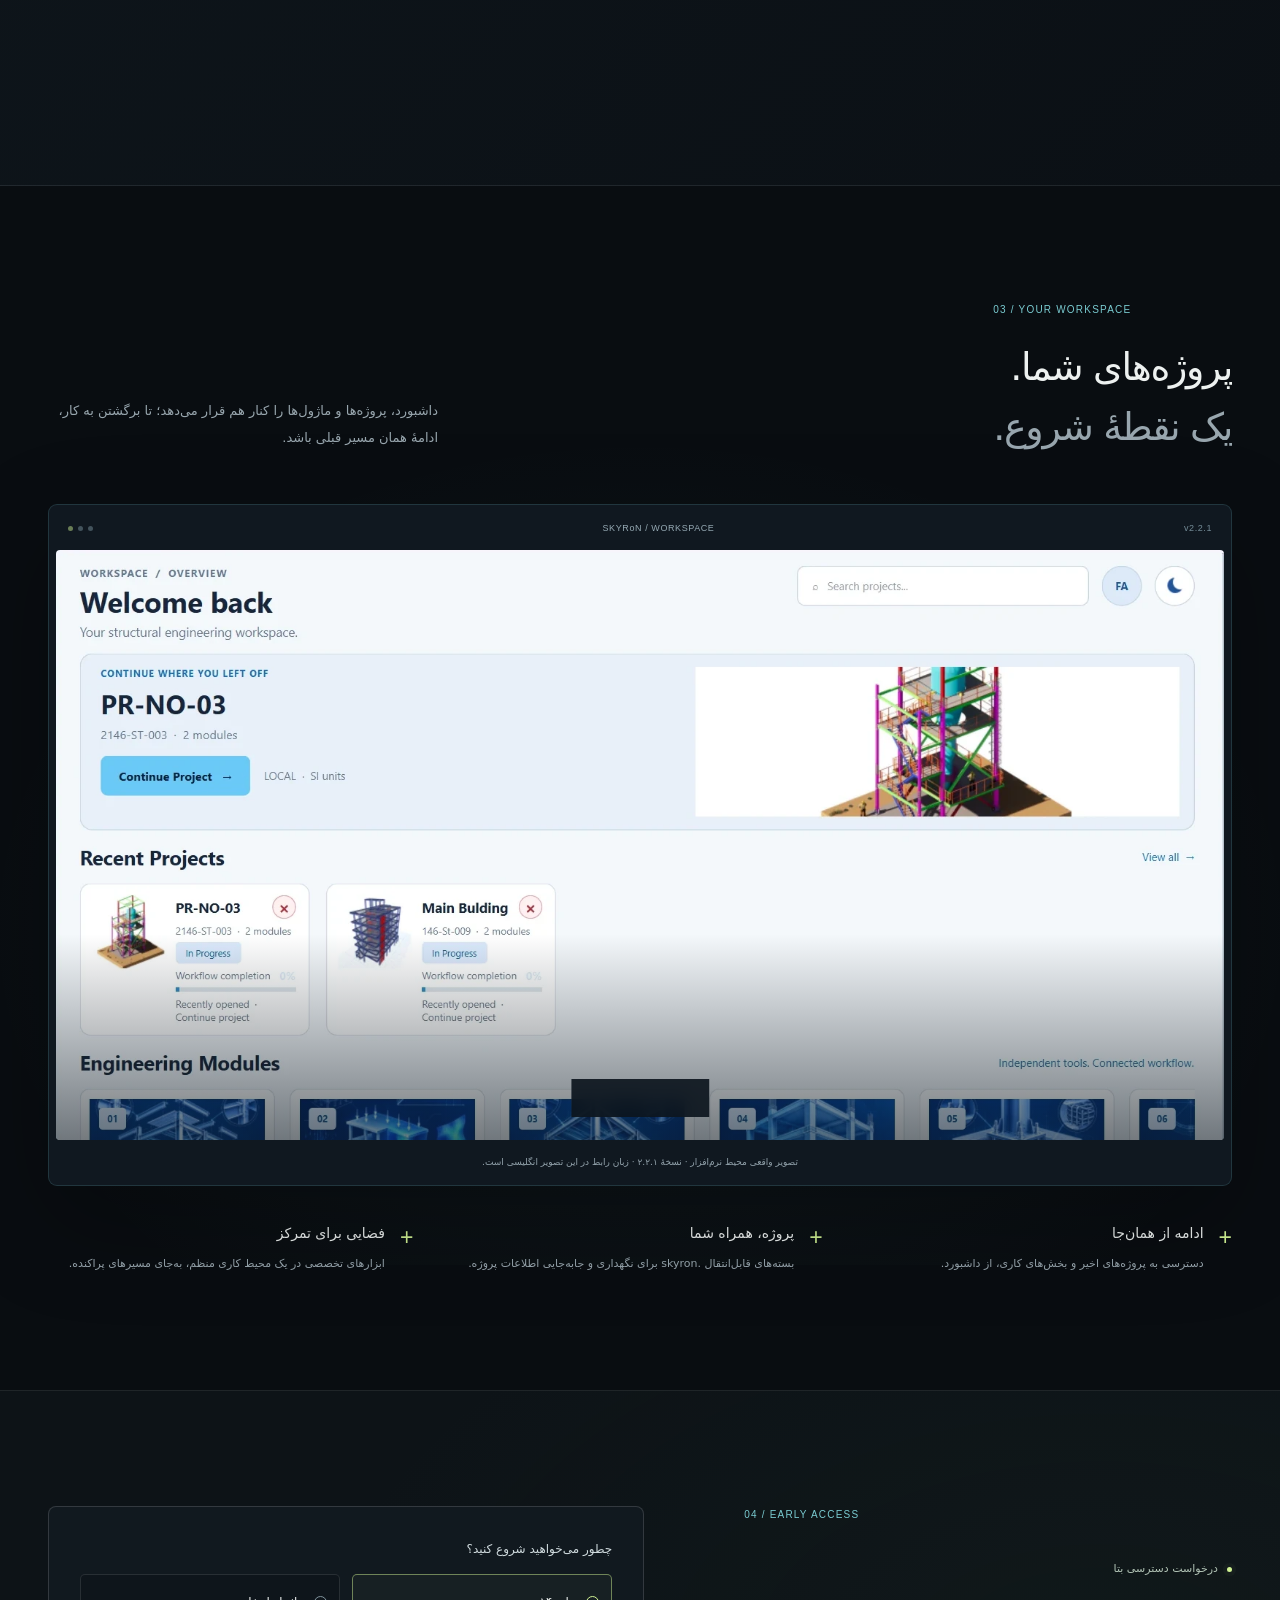
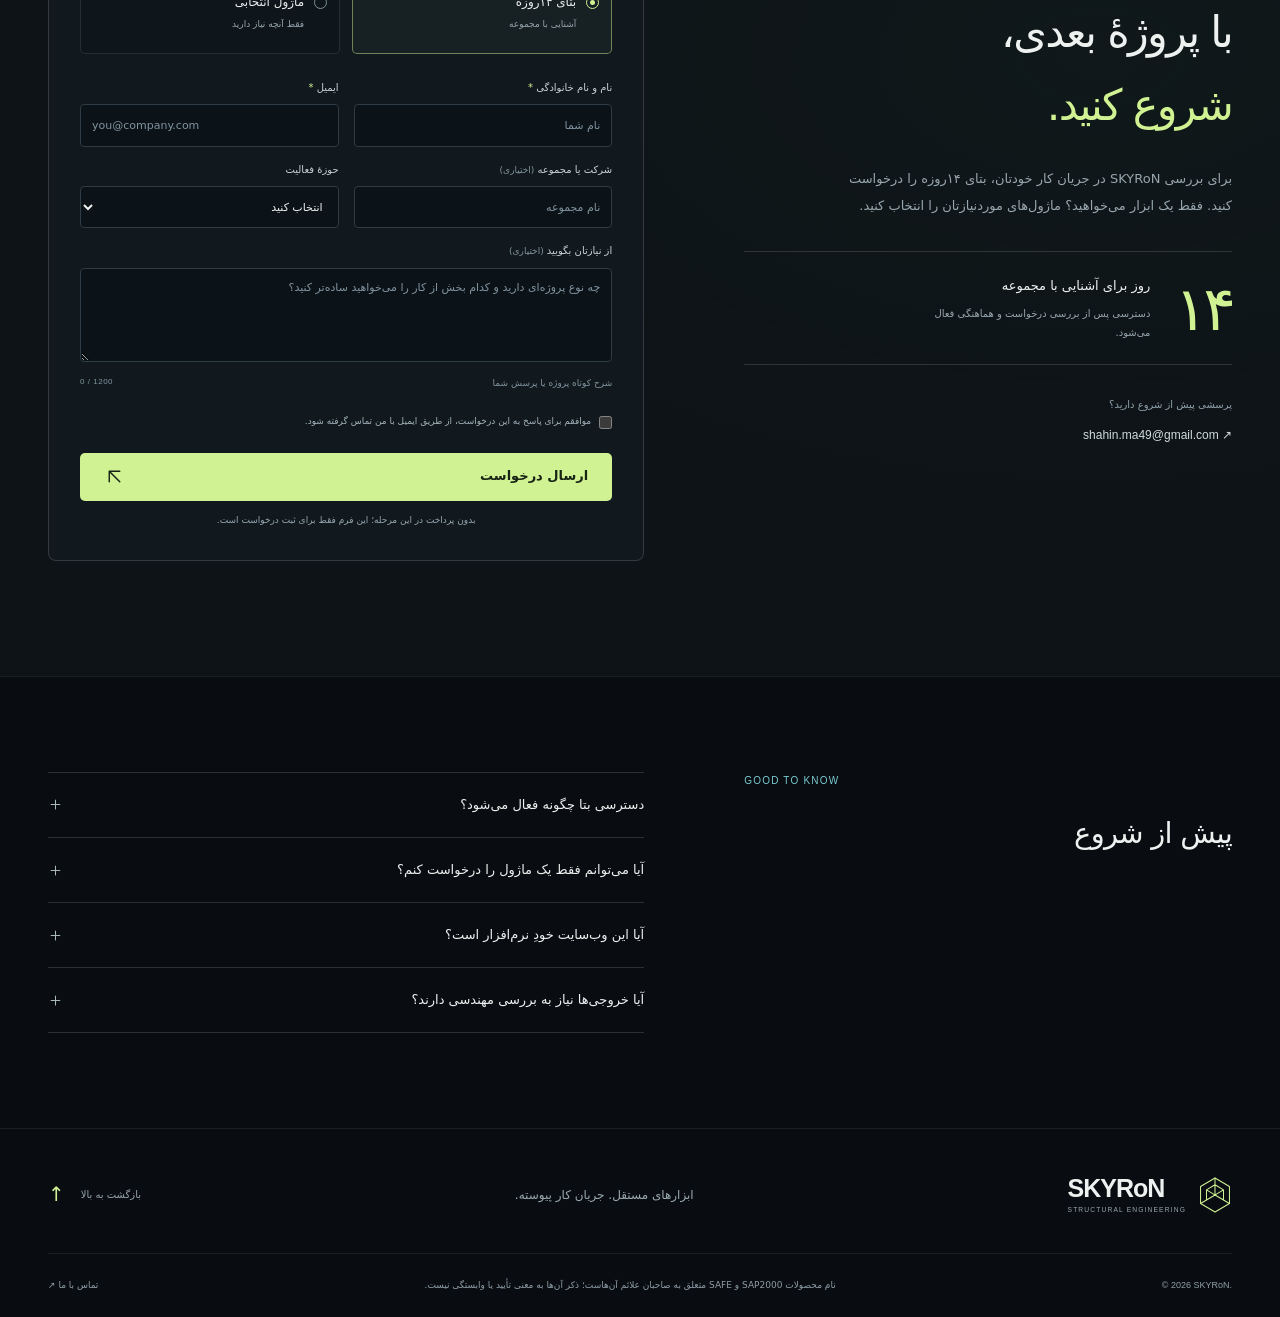
==== commit f6ad45a8: "Add files via upload" ====
--- a/index.html
+++ b/index.html
@@ -1,133 +1,145 @@
-<!DOCTYPE html>
-<html lang="en">
+<!doctype html>
+<html lang="fa" dir="rtl">
 <head>
-    <meta charset="UTF-8">
-    <meta name="viewport" content="width=device-width, initial-scale=1.0">
-    <title>SKYRoN Software - Engineering Suite</title>
-    <link rel="stylesheet" href="styles.css">
+  <meta charset="utf-8">
+  <meta name="viewport" content="width=device-width, initial-scale=1">
+  <meta name="theme-color" content="#090d11">
+  <meta name="description" content="SKYRoN؛ محیط یکپارچه ابزارهای مهندسی سازه برای ویندوز. ابزارهای قاب فولادی، تحلیل لرزه‌ای، فونداسیون حلقوی و انتقال SAP2000 به SAFE. درخواست بتای ۱۴روزه یا ماژول انتخابی.">
+  <meta property="og:title" content="SKYRoN — A clearer flow for structural engineering">
+  <meta property="og:description" content="Independent tools. Connected thinking. Explore SKYRoN and request 14-day beta access.">
+  <meta property="og:type" content="website">
+  <title>SKYRoN — مهندسی، با جریان روشن‌تر</title>
+  <link rel="icon" href="favicon.svg" type="image/svg+xml">
+  <link rel="preload" href="vazirmatn.woff2" as="font" type="font/woff2" crossorigin>
+  <link rel="preload" href="space-grotesk.woff2" as="font" type="font/woff2" crossorigin>
+  <link rel="stylesheet" href="styles.css">
+  <script defer src="app.js"></script>
 </head>
 <body>
-    <div class="workspace-container">
-        <!-- Module 01: Steel Frame -->
-        <div class="module-card">
-            <div class="card-header">
-                <span class="module-num">01</span>
-                <span class="module-tag">SAP2000</span>
-            </div>
-            <div class="card-preview">
-                <img src="steel.svg" alt="Steel Frame">
-            </div>
-            <div class="card-body">
-                <span class="module-category">STEEL FRAME</span>
-                <h2>Steel Frame</h2>
-                <p>Steel member tools, beam reporting and fatigue checks, alongside your SAP2000 workflow.</p>
-            </div>
-            <div class="card-footer">
-                <span>Inside the module</span>
-                <span class="arrow">↗</span>
-            </div>
+  <a class="skip-link" href="#main" data-i18n="skip">رفتن به محتوای اصلی</a>
+  <div class="scroll-progress" aria-hidden="true"></div>
+  <svg class="svg-library" xmlns="http://www.w3.org/2000/svg" aria-hidden="true">
+    <symbol id="mark" viewBox="0 0 40 44"><path d="m20 2 17 10v20L20 42 3 32V12Z"/><path d="m3 32 17-10 17 10M20 2v20M10 28V16l10-6 10 6v12M10 16l20 12M30 16 10 28"/></symbol>
+    <symbol id="arrow" viewBox="0 0 24 24"><path d="M5 12h14m-6-6 6 6-6 6"/></symbol>
+    <symbol id="diagonal" viewBox="0 0 24 24"><path d="M6 18 18 6M6 6h12v12"/></symbol>
+    <symbol id="down" viewBox="0 0 24 24"><path d="M12 4v16m-6-6 6 6 6-6"/></symbol>
+    <symbol id="check" viewBox="0 0 24 24"><path d="m5 12 4 4L19 6"/></symbol>
+    <symbol id="close" viewBox="0 0 24 24"><path d="m6 6 12 12M6 18 18 6"/></symbol>
+    <symbol id="globe" viewBox="0 0 24 24"><circle cx="12" cy="12" r="9"/><path d="M3 12h18M12 3c5 5 5 13 0 18-5-5-5-13 0-18Z"/></symbol>
+    <symbol id="plus" viewBox="0 0 24 24"><path d="M12 5v14M5 12h14"/></symbol>
+    <symbol id="layers" viewBox="0 0 24 24"><path d="m3 7 9-5 9 5-9 5ZM3 12l9 5 9-5M3 17l9 5 9-5"/></symbol>
+    <symbol id="windows" viewBox="0 0 24 24"><path d="m3 5 8-1v7H3Zm10-1 8-1v8h-8ZM3 13h8v7l-8-1Zm10 0h8v8l-8-1Z"/></symbol>
+  </svg>
+
+  <header class="site-header">
+    <div class="container header-inner">
+      <a class="brand" href="#top" aria-label="SKYRoN">
+        <svg class="brand-mark"><use href="#mark"/></svg>
+        <span class="brand-word" dir="ltr">SKYRoN<span class="brand-sub">STRUCTURAL ENGINEERING</span></span>
+      </a>
+      <nav class="desktop-nav" aria-label="ناوبری اصلی" data-i18n-aria="navLabel">
+        <a href="#modules" data-i18n="navModules">ماژول‌ها</a>
+        <a href="#workflow" data-i18n="navWorkflow">جریان کار</a>
+        <a href="#workspace" data-i18n="navWorkspace">محیط نرم‌افزار</a>
+      </nav>
+      <div class="header-actions">
+        <button class="language-switch" id="languageSwitch" type="button" aria-label="Switch to English"><svg class="icon"><use href="#globe"/></svg><span id="languageLabel">EN</span></button>
+        <a class="button button-small button-light header-cta" href="#access"><span data-i18n="navAccess">درخواست دسترسی</span><svg class="icon directional"><use href="#diagonal"/></svg></a>
+        <button class="menu-toggle" type="button" aria-controls="mobileMenu" aria-expanded="false" aria-label="باز کردن فهرست" data-i18n-aria="menuOpen"><span></span><span></span></button>
+      </div>
+    </div>
+    <nav class="mobile-menu" id="mobileMenu" hidden aria-label="منوی موبایل" data-i18n-aria="navLabel">
+      <a href="#modules" data-i18n="navModules">ماژول‌ها</a><a href="#workflow" data-i18n="navWorkflow">جریان کار</a><a href="#workspace" data-i18n="navWorkspace">محیط نرم‌افزار</a><a href="#access" data-i18n="navAccess">درخواست دسترسی</a>
+    </nav>
+  </header>
+
+  <main id="main">
+    <section class="hero" id="top">
+      <div class="hero-grid-bg" aria-hidden="true"></div>
+      <div class="container hero-layout">
+        <div class="hero-copy">
+          <div class="eyebrow"><span class="status-dot"></span><span data-i18n="heroEyebrow">ابزارهای مستقل. تفکر یکپارچه.</span></div>
+          <h1><span data-i18n="heroLine1">مهندسی،</span><br><span class="accent-text" data-i18n="heroLine2">با جریانِ روشن‌تر.</span></h1>
+          <p class="hero-description" data-i18n="heroDescription">از مدل سازه تا گام بعدی طراحی؛ ابزارهای تخصصی‌تان را در یک محیط منظم کنار هم داشته باشید. با تمرکز بیشتر بر مهندسی، نه جابه‌جایی اطلاعات.</p>
+          <div class="hero-actions"><a class="button button-accent" href="#access"><span data-i18n="heroCta">درخواست بتای ۱۴روزه</span><svg class="icon directional"><use href="#diagonal"/></svg></a><a class="text-link" href="#modules"><span data-i18n="heroSecondary">کشف ماژول‌ها</span><svg class="icon"><use href="#down"/></svg></a></div>
+          <div class="hero-platform"><svg class="icon windows-icon"><use href="#windows"/></svg><span data-i18n="heroPlatform">نرم‌افزار دسکتاپ ویندوز</span><span class="tiny-separator"></span><span class="mono" dir="ltr">v2.2.1</span></div>
         </div>
+        <div class="hero-visual" id="heroVisual" dir="ltr">
+          <div class="visual-topline"><span><span class="status-dot"></span>STRUCTURAL STUDY / S–01</span><span class="visual-3d">3D</span></div>
+          <canvas id="structureCanvas" role="img" aria-label="مدل گرافیکی یک قاب فولادی سه‌بعدی؛ تصویر مفهومی و نه خروجی تحلیل" data-i18n-aria="canvasLabel"></canvas>
+          <div class="model-note"><span class="note-line"></span><span class="mono">CONNECTED<br><strong>BY DESIGN.</strong></span></div>
+          <div class="model-axis" aria-hidden="true"><svg viewBox="0 0 75 70"><path d="M30 44V8M30 44 65 58M30 44 5 59" stroke="#687e89" fill="none"/><text x="27" y="7">Z</text><text x="66" y="63">X</text><text x="0" y="67">Y</text></svg></div>
+          <div class="visual-bottomline"><span class="mono" data-i18n="modelCaption">مدل مفهومی · بدون نتایج تحلیلی</span><button type="button" id="explodeButton" class="model-button" aria-pressed="false"><svg class="icon"><use href="#layers"/></svg><span data-i18n="explode">تفکیک طبقات</span></button></div>
+          <span class="visual-corner corner-a" aria-hidden="true"></span><span class="visual-corner corner-b" aria-hidden="true"></span>
+        </div>
+      </div>
+      <div class="container hero-footer"><a class="scroll-cue" href="#modules"><span class="scroll-cue-line"></span><span data-i18n="scrollCue">برای کشف بیشتر، اسکرول کنید</span></a><span class="mono hero-index">01 — THE BIGGER PICTURE</span></div>
+    </section>
 
-        <!-- Module 02: Analysis Assistance -->
-        <div class="module-card">
-            <div class="card-header">
-                <span class="module-num">02</span>
-                <span class="module-tag">ASCE/SEI 7-22</span>
-            </div>
-            <div class="card-preview">
-                <img src="analysis.svg" alt="Analysis Assistance">
-            </div>
-            <div class="card-body">
-                <span class="module-category">ANALYSIS ASSISTANCE</span>
-                <h2>Analysis Assistance</h2>
-                <p>Reviewable inputs, a seismic systems catalogue and calculation previews in one clear workflow.</p>
-            </div>
-            <div class="card-footer">
-                <span>Inside the module</span>
-                <span class="arrow">↗</span>
-            </div>
+    <div class="connection-strip"><div class="container connection-inner"><span data-i18n="connectionTitle">در امتداد ابزارهای آشنای شما</span><div class="connection-tools" dir="ltr"><span>SAP2000</span><span class="connection-line"><i></i></span><strong>SKYRoN</strong><span class="connection-line"><i></i></span><span>SAFE</span></div><span class="connection-footnote" data-i18n="connectionNote">ارتباط روشن؛ با بررسی و تأیید مهندس</span></div></div>
+
+    <section class="section modules-section" id="modules">
+      <div class="container">
+        <div class="section-heading reveal"><div><span class="section-number mono">01 / TOOLKIT</span><h2><span data-i18n="modulesTitle1">ابزار درست.</span><br><span class="text-muted" data-i18n="modulesTitle2">در جای درست.</span></h2></div><p data-i18n="modulesIntro">کل مجموعه یا فقط ابزار موردنیازتان؛ ماژول‌های SKYRoN برای بخش‌های مشخصی از کار مهندسی طراحی شده‌اند.</p></div>
+        <div class="module-grid" id="moduleGrid">
+          <article class="module-card reveal" data-module="steel"><div class="card-art"><img src="steel.svg" width="400" height="200" alt="" loading="lazy"><span class="module-number mono">01</span><span class="module-tag mono">SAP2000</span></div><div class="card-body"><span class="module-english mono">STEEL FRAME</span><h3 data-i18n="steelTitle">قاب فولادی</h3><p data-i18n="steelSummary">ابزارهای اعضای فولادی، گزارش‌گیری تیر و بررسی خستگی؛ در امتداد گردش‌کار SAP2000.</p><button type="button" class="card-link" data-details="steel"><span data-i18n="exploreModule">نگاهی به ماژول</span><svg class="icon directional"><use href="#diagonal"/></svg></button></div></article>
+          <article class="module-card reveal" data-module="analysis"><div class="card-art"><img src="analysis.svg" width="400" height="200" alt="" loading="lazy"><span class="module-number mono">02</span><span class="module-tag mono">ASCE/SEI 7-22</span></div><div class="card-body"><span class="module-english mono">ANALYSIS ASSISTANCE</span><h3 data-i18n="analysisTitle">دستیار تحلیل</h3><p data-i18n="analysisSummary">ورودی‌های قابل‌بررسی، کاتالوگ سیستم‌های لرزه‌ای و پیش‌نمایش محاسبات در یک مسیر روشن.</p><button type="button" class="card-link" data-details="analysis"><span data-i18n="exploreModule">نگاهی به ماژول</span><svg class="icon directional"><use href="#diagonal"/></svg></button></div></article>
+          <article class="module-card reveal" data-module="ring"><div class="card-art"><img src="ring.svg" width="400" height="200" alt="" loading="lazy"><span class="module-number mono">03</span><span class="module-tag mono">FOUNDATION</span></div><div class="card-body"><span class="module-english mono">RING WALL</span><h3 data-i18n="ringTitle">فونداسیون حلقوی</h3><p data-i18n="ringSummary">از تعریف هندسه و داده‌های طراحی مخزن تا گردش‌کار خروجی به SAFE.</p><button type="button" class="card-link" data-details="ring"><span data-i18n="exploreModule">نگاهی به ماژول</span><svg class="icon directional"><use href="#diagonal"/></svg></button></div></article>
+          <article class="module-card reveal" data-module="builder"><div class="card-art"><img src="builder.svg" width="400" height="200" alt="" loading="lazy"><span class="module-number mono">04</span><span class="module-tag mono">SAP2000 → SAFE</span></div><div class="card-body"><span class="module-english mono">MODEL BUILDER</span><h3 data-i18n="builderTitle">انتقال مدل و واکنش‌ها</h3><p data-i18n="builderSummary">انتخاب حالت‌های بار، پیش‌نمایش واکنش‌ها و نگاشت به الگوهای بار SAFE؛ با تأیید شما.</p><button type="button" class="card-link" data-details="builder"><span data-i18n="exploreModule">نگاهی به ماژول</span><svg class="icon directional"><use href="#diagonal"/></svg></button></div></article>
+          <article class="module-card reveal" data-module="connections"><div class="card-art"><img src="connections.svg" width="400" height="200" alt="" loading="lazy"><span class="module-number mono">05</span><span class="module-tag mono">DETAILS</span></div><div class="card-body"><span class="module-english mono">CONNECTIONS</span><h3 data-i18n="connectionsTitle">اتصالات</h3><p data-i18n="connectionsSummary">دسترسی منظم به رابط و داده‌های مرتبط با اتصالات تیر، در محیط کاری نرم‌افزار.</p><button type="button" class="card-link" data-details="connections"><span data-i18n="exploreModule">نگاهی به ماژول</span><svg class="icon directional"><use href="#diagonal"/></svg></button></div></article>
+          <article class="module-card reveal" data-module="ai"><div class="card-art"><img src="ai.svg" width="400" height="200" alt="" loading="lazy"><span class="module-number mono">06</span><span class="module-tag mono">ASSISTANT</span></div><div class="card-body"><span class="module-english mono">AI ASSISTANT</span><h3 data-i18n="aiTitle">دستیار هوش مصنوعی</h3><p data-i18n="aiSummary">دسترسی به دستیار در فضای کار؛ با قابلیت‌هایی که بر اساس تنظیمات و ابزارهای فعال در دسترس‌اند.</p><button type="button" class="card-link" data-details="ai"><span data-i18n="exploreModule">نگاهی به ماژول</span><svg class="icon directional"><use href="#diagonal"/></svg></button></div></article>
         </div>
+        <p class="engineering-note reveal"><span class="note-symbol" aria-hidden="true">i</span><span data-i18n="engineeringNote">ابزار، همراه قضاوت مهندسی است؛ نه جایگزین آن. ورودی‌ها و خروجی‌ها باید با مبانی طراحی و شرایط پروژه تطبیق داده شوند.</span></p>
+      </div>
+    </section>
 
-        <!-- Module 03: Ring Wall -->
-        <div class="module-card">
-            <div class="card-header">
-                <span class="module-num">03</span>
-                <span class="module-tag">FOUNDATION</span>
-            </div>
-            <div class="card-preview">
-                <img src="ring.svg" alt="Ring Wall">
-            </div>
-            <div class="card-body">
-                <span class="module-category">RING WALL</span>
-                <h2>Ring Wall</h2>
-                <p>From tank foundation geometry and design inputs to a workflow for exporting to SAFE.</p>
-            </div>
-            <div class="card-footer">
-                <span>Inside the module</span>
-                <span class="arrow">↗</span>
-            </div>
+    <section class="section workflow-section" id="workflow">
+      <div class="container">
+        <div class="section-heading reveal"><div><span class="section-number mono">02 / CONNECTED WORKFLOW</span><h2 data-i18n="workflowTitle">بین مراحل، فاصله نیندازید.</h2></div><p data-i18n="workflowIntro">یک نمونه از جریان کار Model Builder؛ از انتخاب اطلاعات در SAP2000 تا انتقالِ بررسی‌شده به SAFE.</p></div>
+        <div class="workflow-layout">
+          <div class="workflow-graphic" dir="ltr" id="workflowGraphic" data-stage="0">
+            <div class="graphic-top mono"><span>MODEL BUILDER</span><span class="status-pill" id="workflowState">01 / SELECT</span></div>
+            <div class="workflow-map" aria-hidden="true"><div class="map-grid"></div><div class="software-node node-source"><svg viewBox="0 0 60 70"><path d="M10 61V16l20-9 20 9v45M10 16l20 9 20-9M30 25v42M10 38l20 9 20-9M10 61l20 9 20-9M10 16l20 31 20-31M10 38l20 32 20-32"/></svg><span>SAP2000</span></div><div class="map-path path-one"><i></i></div><div class="software-node node-center"><svg><use href="#mark"/></svg><span>SKYRoN</span></div><div class="map-path path-two"><i></i></div><div class="software-node node-target"><svg viewBox="0 0 65 60"><path d="m3 25 30-15 30 15-30 15ZM3 25v9l30 15 30-15v-9M33 40v9M13 20l30 15M23 15l30 15M13 30l30-15M23 35l30-15"/></svg><span>SAFE</span></div></div>
+            <div class="workflow-readout"><div class="readout-line"><span class="mono" data-i18n="mappingLabel">مسیر فعال</span><strong class="mono">SAP2000 → SAFE</strong></div><div class="readout-line"><span data-i18n="workflowGate">نقطهٔ کنترل</span><span class="readout-gate"><span class="status-dot"></span><span data-i18n="approvalRequired">تأیید مهندس</span></span></div></div>
+            <div class="graphic-caption" data-i18n="workflowCaption">نمای شماتیک مسیر انتقال؛ نه تصویر محیط نرم‌افزار.</div>
+          </div>
+          <div class="workflow-steps">
+            <article class="workflow-step is-active" data-step="0"><span class="step-index mono">01</span><div><h3 data-i18n="step1Title">انتخاب آگاهانهٔ ورودی‌ها</h3><p data-i18n="step1Text">حالت‌های بار موردنیاز را از SAP2000 انتخاب کنید و اطلاعات ورودی را پیش از ادامه بررسی کنید.</p><span class="step-chip mono">SELECT / INPUT</span></div></article>
+            <article class="workflow-step" data-step="1"><span class="step-index mono">02</span><div><h3 data-i18n="step2Title">دیدن، پیش از انتقال</h3><p data-i18n="step2Text">پیش‌نمایش واکنش‌ها را ببینید و نگاشت حالت‌ها به الگوهای بار SAFE را کنترل کنید.</p><span class="step-chip mono">PREVIEW / MAP</span></div></article>
+            <article class="workflow-step" data-step="2"><span class="step-index mono">03</span><div><h3 data-i18n="step3Title">گام بعدی، با تأیید شما</h3><p data-i18n="step3Text">انتقال تنها پس از بررسی و تأیید شما انجام می‌شود. مسیر فعال فعلی، SAP2000 به SAFE است.</p><span class="step-chip mono">CONFIRM / TRANSFER</span></div></article>
+          </div>
         </div>
+      </div>
+    </section>
 
-        <!-- Module 04: Model Builder -->
-        <div class="module-card">
-            <div class="card-header">
-                <span class="module-num">04</span>
-                <span class="module-tag">SAP2000 → SAFE</span>
-            </div>
-            <div class="card-preview">
-                <img src="builder.svg" alt="Model Builder">
-            </div>
-            <div class="card-body">
-                <span class="module-category">MODEL BUILDER</span>
-                <h2>Model Builder</h2>
-                <p>Select load cases, preview reactions and map them to SAFE load combinations efficiently.</p>
-            </div>
-            <div class="card-footer">
-                <span>Inside the module</span>
-                <span class="arrow">↗</span>
-            </div>
-        </div>
+    <section class="section workspace-section" id="workspace"><div class="container">
+      <div class="section-heading reveal"><div><span class="section-number mono">03 / YOUR WORKSPACE</span><h2><span data-i18n="workspaceTitle1">پروژه‌های شما.</span><br><span class="text-muted" data-i18n="workspaceTitle2">یک نقطهٔ شروع.</span></h2></div><p data-i18n="workspaceIntro">داشبورد، پروژه‌ها و ماژول‌ها را کنار هم قرار می‌دهد؛ تا برگشتن به کار، ادامهٔ همان مسیر قبلی باشد.</p></div>
+      <figure class="workspace-figure reveal"><div class="window-topbar"><div class="window-dots" aria-hidden="true"><i></i><i></i><i></i></div><span class="mono" dir="ltr">SKYRoN / WORKSPACE</span><span class="window-version mono" dir="ltr">v2.2.1</span></div><button type="button" id="expandScreenshot" class="screenshot-button" aria-label="بزرگ‌نمایی تصویر محیط نرم‌افزار" data-i18n-aria="expandScreenshot"><img src="skyron-workspace.webp" width="1600" height="989" loading="lazy" alt="محیط واقعی SKYRoN نسخهٔ ۲.۲.۱ شامل پروژه‌های اخیر و ماژول‌های مهندسی" data-i18n-alt="screenshotAlt"><span class="screenshot-expand"><svg class="icon"><use href="#plus"/></svg><span data-i18n="viewScreenshot">مشاهدهٔ تصویر کامل</span></span></button><figcaption data-i18n="screenshotCaption">تصویر واقعی محیط نرم‌افزار · نسخهٔ ۲.۲.۱ · زبان رابط در این تصویر انگلیسی است.</figcaption></figure>
+      <div class="workspace-features"><div class="workspace-feature reveal"><span class="feature-cross">+</span><div><h3 data-i18n="feature1Title">ادامه از همان‌جا</h3><p data-i18n="feature1Text">دسترسی به پروژه‌های اخیر و بخش‌های کاری، از داشبورد.</p></div></div><div class="workspace-feature reveal"><span class="feature-cross">+</span><div><h3 data-i18n="feature2Title">پروژه، همراه شما</h3><p data-i18n="feature2Text">بسته‌های قابل‌انتقال .skyron برای نگهداری و جابه‌جایی اطلاعات پروژه.</p></div></div><div class="workspace-feature reveal"><span class="feature-cross">+</span><div><h3 data-i18n="feature3Title">فضایی برای تمرکز</h3><p data-i18n="feature3Text">ابزارهای تخصصی در یک محیط کاری منظم، به‌جای مسیرهای پراکنده.</p></div></div></div>
+    </div></section>
 
-        <!-- Module 05: Connections -->
-        <div class="module-card">
-            <div class="card-header">
-                <span class="module-num">05</span>
-                <span class="module-tag">DETAILS</span>
-            </div>
-            <div class="card-preview">
-                <img src="connections.svg" alt="Connections">
-            </div>
-            <div class="card-body">
-                <span class="module-category">CONNECTIONS</span>
-                <h2>Connections</h2>
-                <p>A dedicated interface for beam connection tools and their detailed verification.</p>
-            </div>
-            <div class="card-footer">
-                <span>Inside the module</span>
-                <span class="arrow">↗</span>
-            </div>
-        </div>
+    <section class="section access-section" id="access"><div class="container access-layout">
+      <div class="access-copy reveal"><span class="section-number mono">04 / EARLY ACCESS</span><div class="beta-badge"><span class="status-dot"></span><span data-i18n="betaBadge">درخواست دسترسی بتا</span></div><h2><span data-i18n="accessTitle1">با پروژهٔ بعدی،</span><br><span class="accent-text" data-i18n="accessTitle2">شروع کنید.</span></h2><p class="access-description" data-i18n="accessIntro">برای بررسی SKYRoN در جریان کار خودتان، بتای ۱۴روزه را درخواست کنید. فقط یک ابزار می‌خواهید؟ ماژول‌های موردنیازتان را انتخاب کنید.</p><div class="trial-summary"><span class="trial-number" data-i18n="trialNumber">۱۴</span><div><strong data-i18n="trialTitle">روز برای آشنایی با مجموعه</strong><span data-i18n="trialNote">دسترسی پس از بررسی درخواست و هماهنگی فعال می‌شود.</span></div></div><div class="contact-direct"><span data-i18n="directQuestion">پرسشی پیش از شروع دارید؟</span><a href="mailto:shahin.ma49@gmail.com" class="mono" dir="ltr">shahin.ma49@gmail.com <span aria-hidden="true">↗</span></a></div></div>
+      <div class="access-form-card reveal">
+        <form id="requestForm" action="https://formspree.io/f/xjywwrdg" method="POST" novalidate>
+          <input type="hidden" name="_subject" value="SKYRoN — 14-day beta / module request"><input type="hidden" name="language" id="formLanguage" value="fa"><input type="hidden" name="request_type" id="requestType" value="14-day beta"><div class="honeypot" aria-hidden="true"><label for="_gotcha">Leave empty</label><input type="text" name="_gotcha" id="_gotcha" tabindex="-1" autocomplete="off"></div>
+          <fieldset class="request-options"><legend data-i18n="requestLegend">چطور می‌خواهید شروع کنید؟</legend><div class="request-type-grid"><label class="request-option"><input type="radio" name="access_choice" value="beta" checked><span class="option-content"><span class="option-radio"></span><span><strong data-i18n="optionBeta">بتای ۱۴روزه</strong><small data-i18n="optionBetaNote">آشنایی با مجموعه</small></span></span></label><label class="request-option"><input type="radio" name="access_choice" value="modules"><span class="option-content"><span class="option-radio"></span><span><strong data-i18n="optionModules">ماژول انتخابی</strong><small data-i18n="optionModulesNote">فقط آنچه نیاز دارید</small></span></span></label></div></fieldset>
+          <fieldset class="module-options" id="moduleOptions" hidden aria-describedby="modulesError"><legend data-i18n="selectModules">ماژول‌های موردنیاز را انتخاب کنید</legend><div class="module-checkboxes"><label><input type="checkbox" name="modules" value="Steel Frame"><span data-i18n="steelTitle">قاب فولادی</span></label><label><input type="checkbox" name="modules" value="Analysis Assistance"><span data-i18n="analysisTitle">دستیار تحلیل</span></label><label><input type="checkbox" name="modules" value="Ring Wall"><span data-i18n="ringTitle">فونداسیون حلقوی</span></label><label><input type="checkbox" name="modules" value="Model Builder"><span data-i18n="builderTitle">انتقال مدل و واکنش‌ها</span></label><label><input type="checkbox" name="modules" value="Connections"><span data-i18n="connectionsTitle">اتصالات</span></label><label><input type="checkbox" name="modules" value="AI Assistant"><span data-i18n="aiTitle">دستیار هوش مصنوعی</span></label></div><span class="field-error" id="modulesError" aria-live="polite"></span></fieldset>
+          <div class="form-grid"><div class="field"><label for="fullName"><span data-i18n="nameLabel">نام و نام خانوادگی</span> <span class="required">*</span></label><input id="fullName" name="name" autocomplete="name" required maxlength="120" placeholder="نام شما" data-i18n-placeholder="namePlaceholder" aria-describedby="nameError"><span class="field-error" id="nameError"></span></div><div class="field"><label for="email"><span data-i18n="emailLabel">ایمیل</span> <span class="required">*</span></label><input id="email" name="email" type="email" dir="ltr" autocomplete="email" required maxlength="254" placeholder="you@company.com" aria-describedby="emailError"><span class="field-error" id="emailError"></span></div><div class="field"><label for="company"><span data-i18n="companyLabel">شرکت یا مجموعه</span> <span class="optional" data-i18n="optional">(اختیاری)</span></label><input id="company" name="company" autocomplete="organization" maxlength="160" placeholder="نام مجموعه" data-i18n-placeholder="companyPlaceholder"></div><div class="field"><label for="role" data-i18n="roleLabel">حوزهٔ فعالیت</label><select id="role" name="role"><option value="" data-i18n="rolePlaceholder">انتخاب کنید</option><option value="Structural Engineer" data-i18n="roleEngineer">مهندس سازه</option><option value="Structural Designer" data-i18n="roleDesigner">طراح سازه</option><option value="Engineering Manager" data-i18n="roleManager">مدیر مهندسی</option><option value="Student" data-i18n="roleStudent">دانشجو / پژوهشگر</option><option value="Other" data-i18n="roleOther">سایر</option></select></div><div class="field full"><label for="message"><span data-i18n="messageLabel">از نیازتان بگویید</span> <span class="optional" data-i18n="optional">(اختیاری)</span></label><textarea id="message" name="message" maxlength="1200" rows="3" placeholder="چه نوع پروژه‌ای دارید و کدام بخش از کار را می‌خواهید ساده‌تر کنید؟" data-i18n-placeholder="messagePlaceholder"></textarea><div class="field-help"><span data-i18n="messageHelp">شرح کوتاه پروژه یا پرسش شما</span><span class="mono" dir="ltr"><span id="charCount">0</span> / 1200</span></div></div></div>
+          <label class="consent-label"><input type="checkbox" id="consent" name="contact_consent" value="yes" required aria-describedby="consentError"><span data-i18n="consentText">موافقم برای پاسخ به این درخواست، از طریق ایمیل با من تماس گرفته شود.</span></label><span class="field-error" id="consentError"></span>
+          <button class="button button-accent submit-button" id="submitButton" type="submit"><span class="submit-label" data-i18n="submit">ارسال درخواست</span><span class="spinner" hidden></span><svg class="icon directional submit-arrow"><use href="#diagonal"/></svg></button><p class="privacy-note" data-i18n="privacyNote">بدون پرداخت در این مرحله؛ این فرم فقط برای ثبت درخواست است.</p><p class="form-status" id="formStatus" role="status" aria-live="polite"></p>
+        </form>
+        <section class="success-state" id="successState" hidden aria-labelledby="successTitle" tabindex="-1"><span class="success-icon"><svg class="icon"><use href="#check"/></svg></span><span class="mono success-eyebrow">REQUEST RECEIVED</span><h3 id="successTitle" data-i18n="successTitle">درخواست شما ارسال شد.</h3><p data-i18n="successText">از علاقهٔ شما به SKYRoN ممنونیم. برای هماهنگی دسترسی و مراحل بعد، از طریق ایمیل با شما در تماس خواهیم بود.</p><button class="text-link" type="button" id="resetForm" data-i18n="sendAnother">ثبت درخواست دیگر</button></section>
+      </div>
+    </div></section>
 
-        <!-- Module 06: AI Assistant -->
-        <div class="module-card">
-            <div class="card-header">
-                <span class="module-num">06</span>
-                <span class="module-tag">ASSISTANT</span>
-            </div>
-            <div class="card-preview">
-                <img src="ai.svg" alt="AI Assistant">
-            </div>
-            <div class="card-body">
-                <span class="module-category">AI ASSISTANT</span>
-                <h2>AI Assistant</h2>
-                <p>An assistant within your workspace, with capabilities tailored for structural workflows.</p>
-            </div>
-            <div class="card-footer">
-                <span>Inside the module</span>
-                <span class="arrow">↗</span>
-            </div>
-        </div>
-    </div>
-    <script src="app.js"></script>
+    <section class="faq-section" id="faq"><div class="container faq-layout"><div><span class="section-number mono">GOOD TO KNOW</span><h2 data-i18n="faqTitle">پیش از شروع</h2></div><div class="faq-list"><details><summary><span data-i18n="faq1Q">دسترسی بتا چگونه فعال می‌شود؟</span><svg class="icon"><use href="#plus"/></svg></summary><p data-i18n="faq1A">فرم درخواست را تکمیل کنید. پس از بررسی، اطلاعات مربوط به نصب، شرایط دسترسی و شروع دورهٔ ۱۴روزه از طریق ایمیل با شما هماهنگ می‌شود. ارسال فرم به‌تنهایی به معنی فعال شدن دسترسی نیست.</p></details><details><summary><span data-i18n="faq2Q">آیا می‌توانم فقط یک ماژول را درخواست کنم؟</span><svg class="icon"><use href="#plus"/></svg></summary><p data-i18n="faq2A">بله. گزینهٔ «ماژول انتخابی» را در فرم انتخاب کنید و یک یا چند ماژول موردنیاز را مشخص کنید. دربارهٔ دسترسی و شرایط همان ماژول‌ها با شما هماهنگ خواهد شد.</p></details><details><summary><span data-i18n="faq3Q">آیا این وب‌سایت خودِ نرم‌افزار است؟</span><svg class="icon"><use href="#plus"/></svg></summary><p data-i18n="faq3A">خیر. این صفحه برای معرفی SKYRoN و ثبت درخواست است. SKYRoN یک نرم‌افزار دسکتاپ ویندوزی است. اتصال به SAP2000 یا SAFE به نصب سازگار و تنظیمات محیط کاری نیاز دارد.</p></details><details><summary><span data-i18n="faq4Q">آیا خروجی‌ها نیاز به بررسی مهندسی دارند؟</span><svg class="icon"><use href="#plus"/></svg></summary><p data-i18n="faq4A">بله. مسئولیت تطبیق فرضیات، ورودی‌ها، ضوابط و خروجی‌ها با پروژه بر عهدهٔ مهندس است. امکانات دستیار AI نیز تابع تنظیمات و ابزارهای فعال نسخهٔ مورد استفاده هستند.</p></details></div></div></section>
+  </main>
+
+  <footer class="site-footer"><div class="container"><div class="footer-top"><a class="brand" href="#top" aria-label="SKYRoN"><svg class="brand-mark"><use href="#mark"/></svg><span class="brand-word" dir="ltr">SKYRoN<span class="brand-sub">STRUCTURAL ENGINEERING</span></span></a><p data-i18n="footerStatement">ابزارهای مستقل. جریان کار پیوسته.</p><a class="back-top text-link" href="#top"><span data-i18n="backTop">بازگشت به بالا</span><span aria-hidden="true">↑</span></a></div><div class="footer-bottom"><span dir="ltr">© <span id="year">2026</span> SKYRoN.</span><span data-i18n="footerDisclaimer">نام محصولات SAP2000 و SAFE متعلق به صاحبان علائم آن‌هاست؛ ذکر آن‌ها به معنی تأیید یا وابستگی نیست.</span><a href="mailto:shahin.ma49@gmail.com" data-i18n="contactUs">تماس با ما ↗</a></div></div></footer>
+
+  <dialog id="moduleDialog" class="module-dialog"><button type="button" class="dialog-close" data-close-dialog aria-label="بستن" data-i18n-aria="close"><svg class="icon"><use href="#close"/></svg></button><div id="moduleDialogContent"></div></dialog>
+  <dialog id="screenshotDialog" class="screenshot-dialog" aria-label="تصویر محیط نرم‌افزار SKYRoN" data-i18n-aria="workspaceImageTitle"><button type="button" class="dialog-close" data-close-dialog aria-label="بستن" data-i18n-aria="close"><svg class="icon"><use href="#close"/></svg></button><img src="skyron-workspace.webp" width="1600" height="989" alt="محیط واقعی SKYRoN" data-i18n-alt="screenshotAlt"></dialog>
+  <noscript><div class="noscript-notice">برای تغییر زبان، مدل متحرک و ارسال فرم، JavaScript را فعال کنید. برای درخواست دسترسی می‌توانید به <a href="mailto:shahin.ma49@gmail.com">shahin.ma49@gmail.com</a> ایمیل بزنید.</div></noscript>
 </body>
 </html>
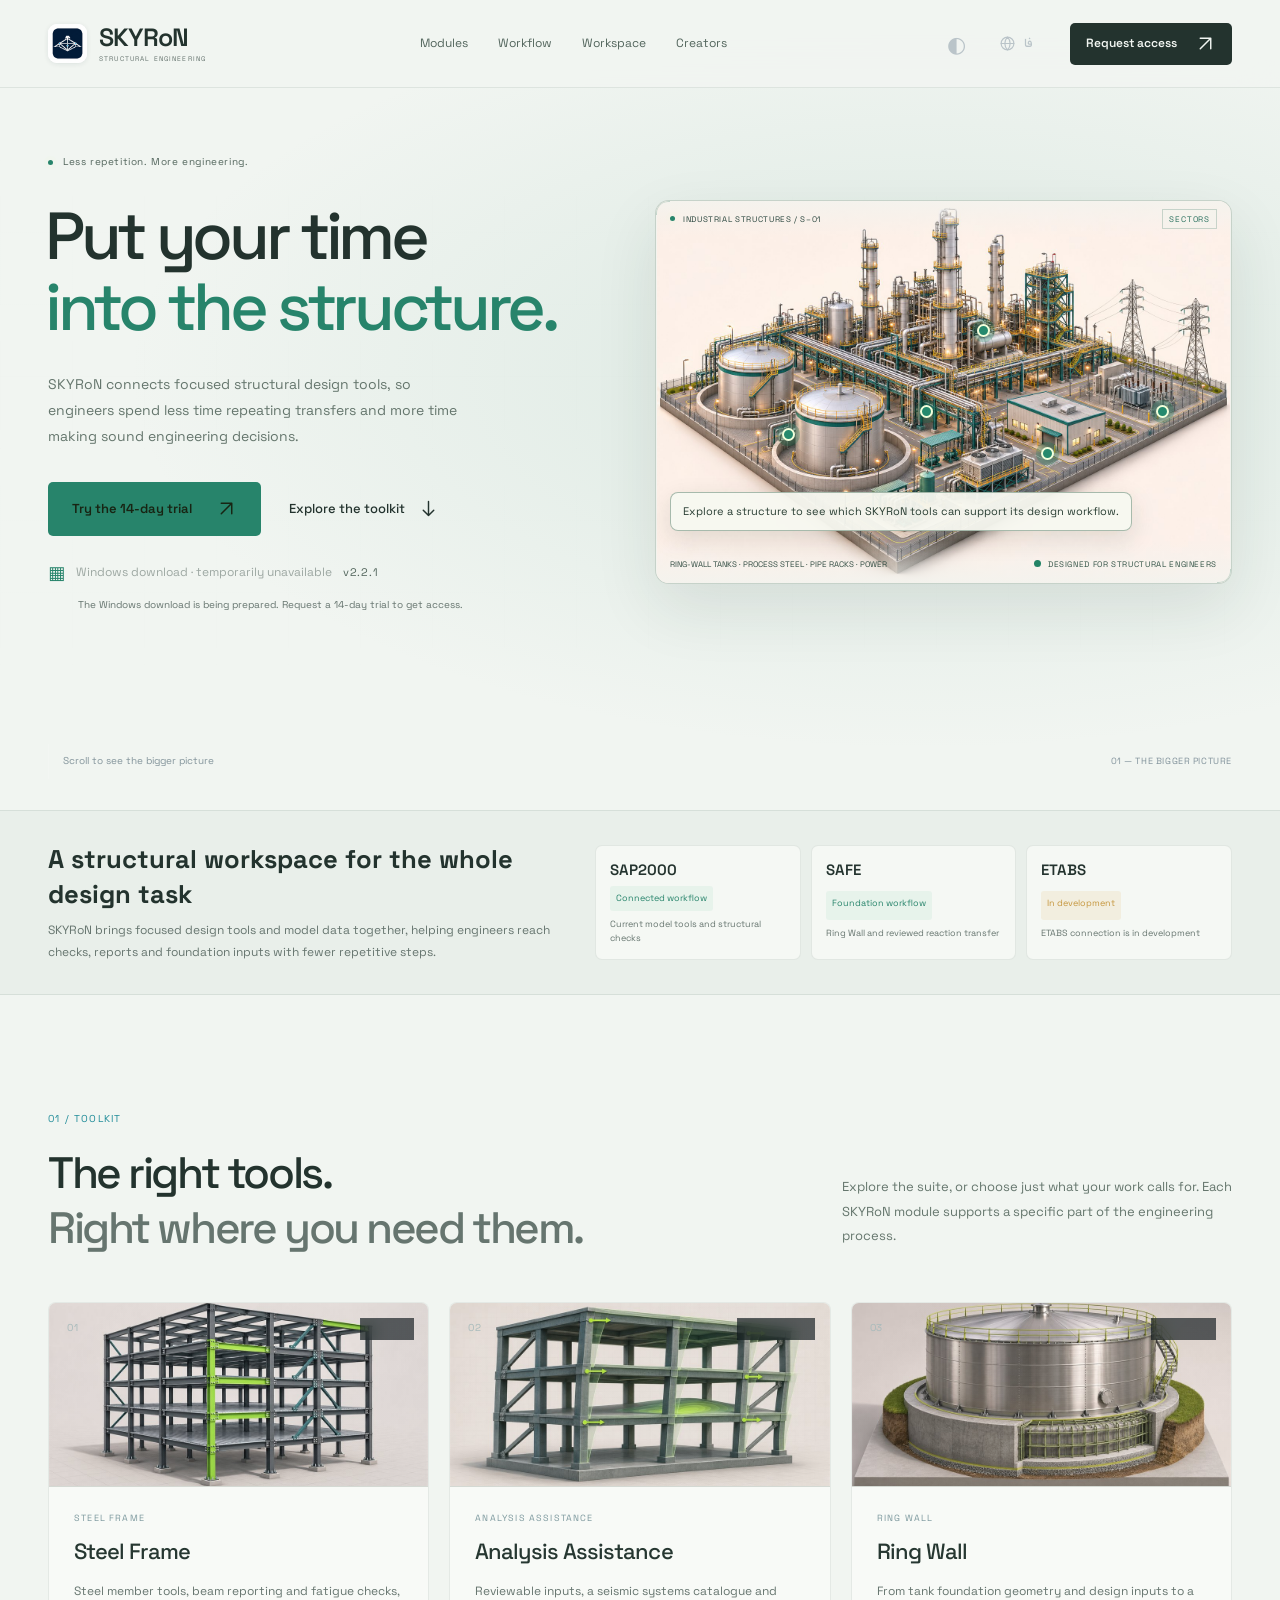
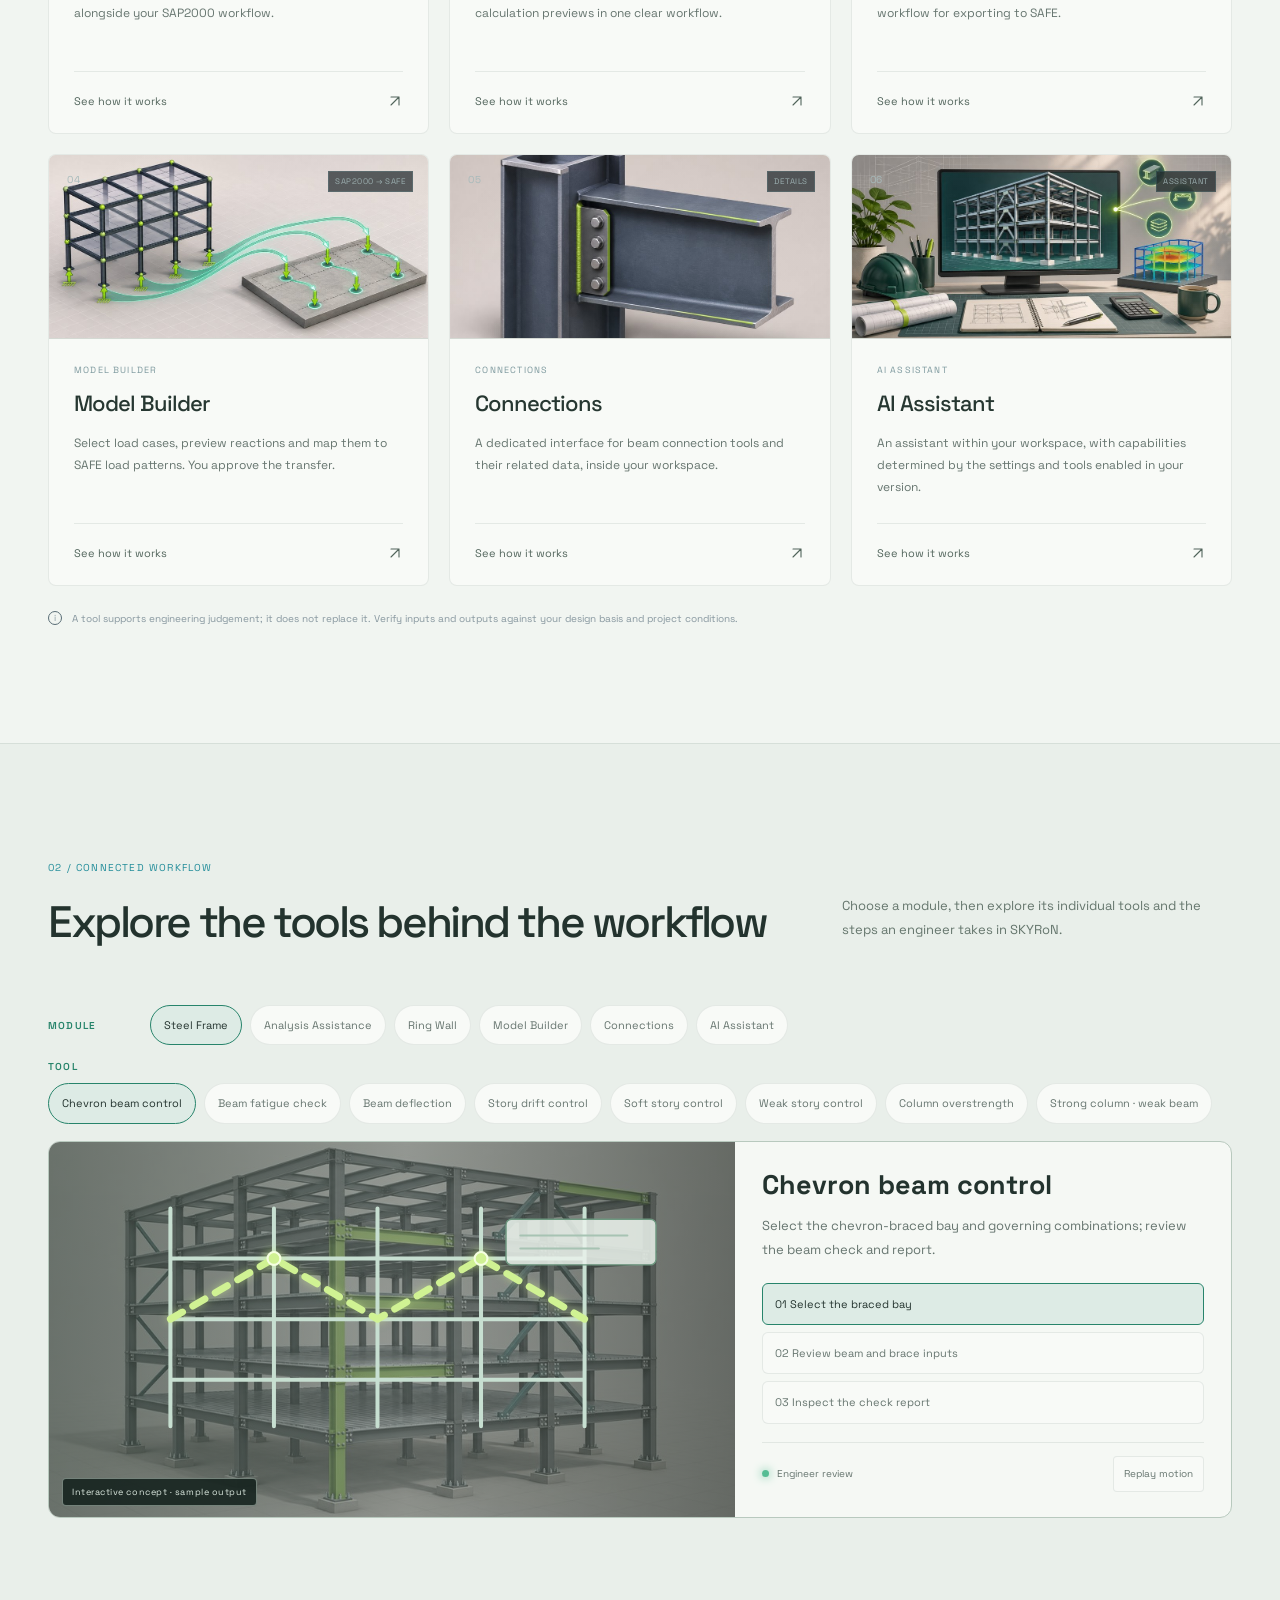
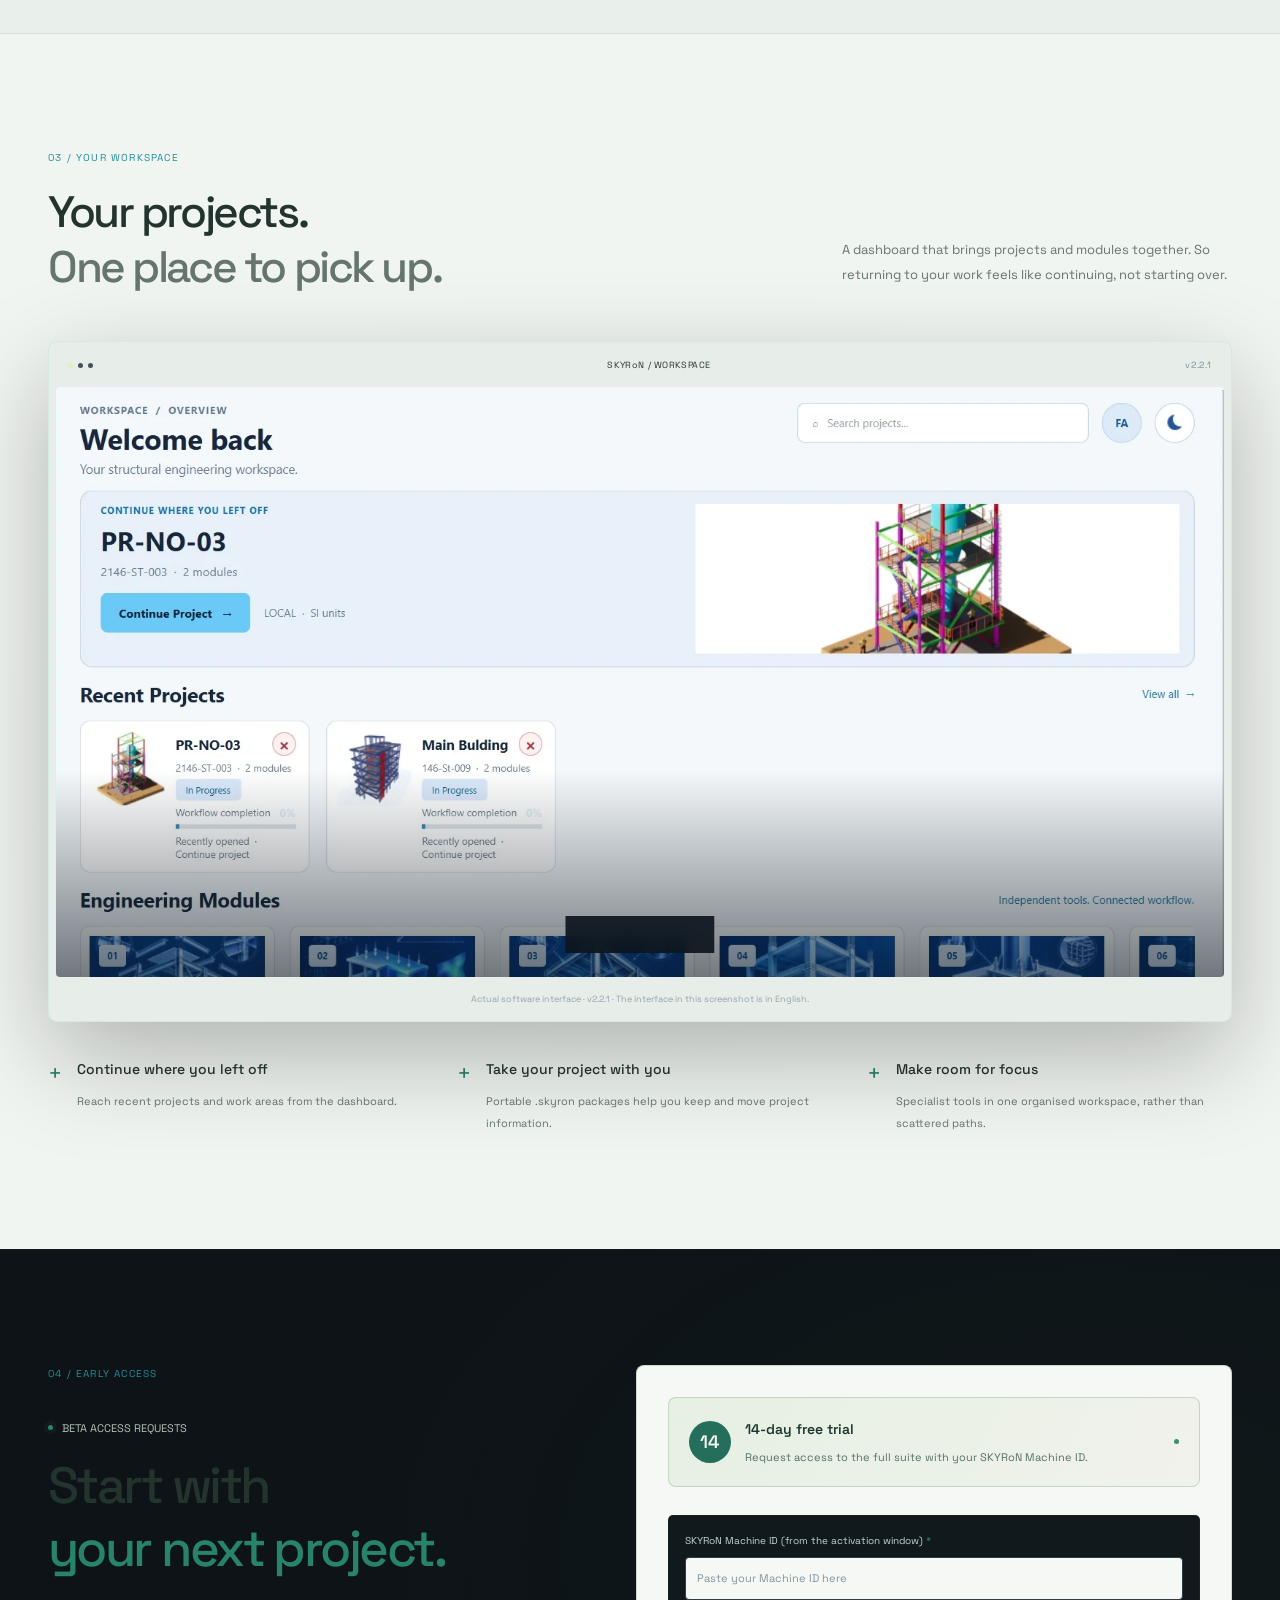
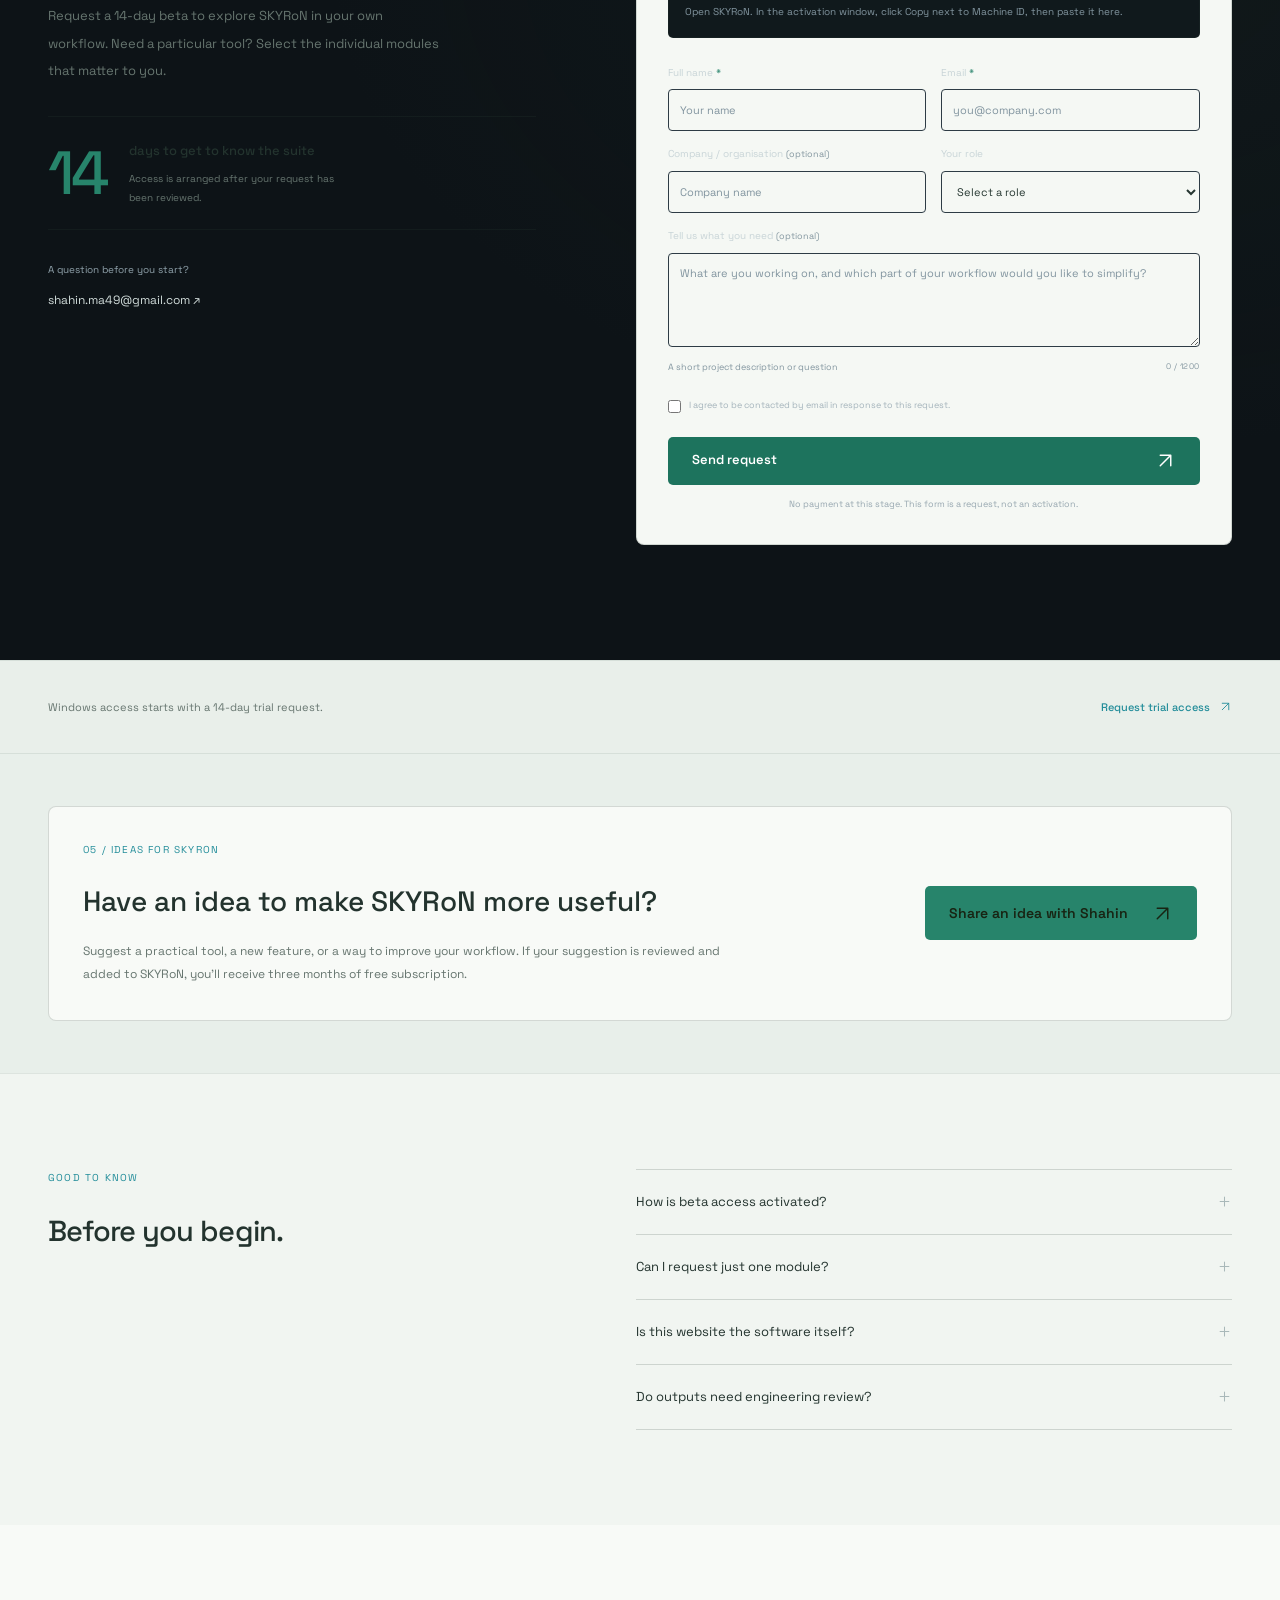
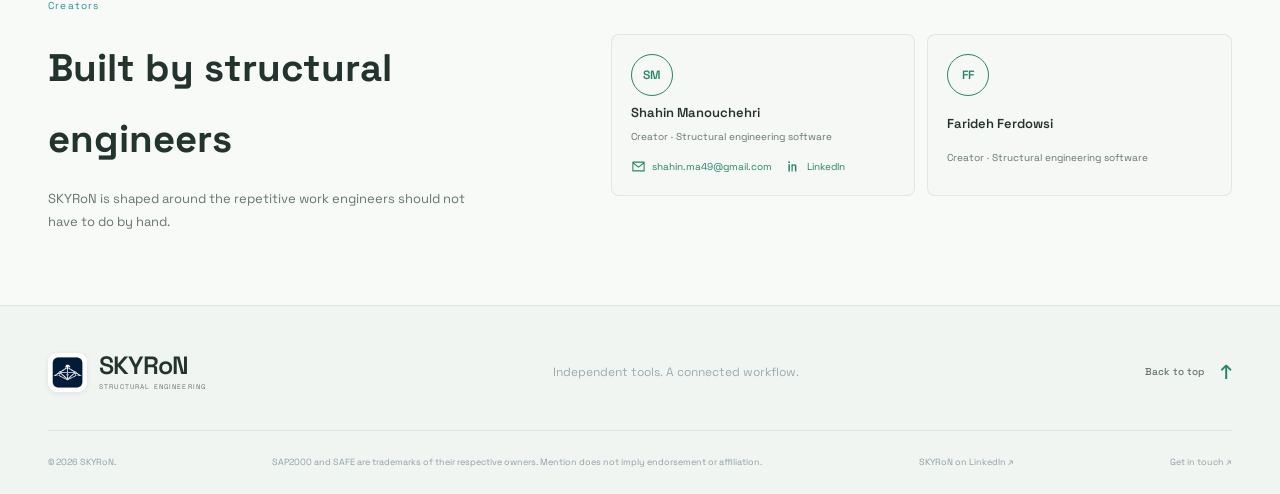
==== commit ed203e55: "Publish updated SKYRoN product website" ====
--- a/index.html
+++ b/index.html
@@ -1,19 +1,20 @@
 <!doctype html>
-<html lang="fa" dir="rtl">
+<html lang="en" dir="ltr">
 <head>
   <meta charset="utf-8">
   <meta name="viewport" content="width=device-width, initial-scale=1">
-  <meta name="theme-color" content="#090d11">
-  <meta name="description" content="SKYRoN؛ محیط یکپارچه ابزارهای مهندسی سازه برای ویندوز. ابزارهای قاب فولادی، تحلیل لرزه‌ای، فونداسیون حلقوی و انتقال SAP2000 به SAFE. درخواست بتای ۱۴روزه یا ماژول انتخابی.">
+  <meta name="theme-color" content="#f2f5f2">
+  <meta name="description" content="Meet SKYRoN, a Windows workspace for structural engineers. Review SAP2000-to-SAFE reaction transfers, explore a 14-day trial and request your license.">
   <meta property="og:title" content="SKYRoN — A clearer flow for structural engineering">
   <meta property="og:description" content="Independent tools. Connected thinking. Explore SKYRoN and request 14-day beta access.">
   <meta property="og:type" content="website">
-  <title>SKYRoN — مهندسی، با جریان روشن‌تر</title>
-  <link rel="icon" href="favicon.svg" type="image/svg+xml">
-  <link rel="preload" href="vazirmatn.woff2" as="font" type="font/woff2" crossorigin>
-  <link rel="preload" href="space-grotesk.woff2" as="font" type="font/woff2" crossorigin>
+  <title>SKYRoN — A clearer flow for structural engineering</title>
+  <link rel="icon" href="assets/favicon.svg" type="image/svg+xml">
+  <link rel="preload" href="assets/vazirmatn.woff2" as="font" type="font/woff2" crossorigin>
+  <link rel="preload" href="assets/space-grotesk.woff2" as="font" type="font/woff2" crossorigin>
   <link rel="stylesheet" href="styles.css">
-  <script defer src="app.js"></script>
+  <script defer src="app.js?v=5"></script>
+  <link rel="stylesheet" href="site-enhancements.css?v=5">
 </head>
 <body>
   <a class="skip-link" href="#main" data-i18n="skip">رفتن به محتوای اصلی</a>
@@ -34,7 +35,7 @@
   <header class="site-header">
     <div class="container header-inner">
       <a class="brand" href="#top" aria-label="SKYRoN">
-        <svg class="brand-mark"><use href="#mark"/></svg>
+        <img class="brand-mark" src="assets/skyron-app-icon.png" width="40" height="40" alt="" decoding="async">
         <span class="brand-word" dir="ltr">SKYRoN<span class="brand-sub">STRUCTURAL ENGINEERING</span></span>
       </a>
       <nav class="desktop-nav" aria-label="ناوبری اصلی" data-i18n-aria="navLabel">
@@ -43,7 +44,8 @@
         <a href="#workspace" data-i18n="navWorkspace">محیط نرم‌افزار</a>
       </nav>
       <div class="header-actions">
-        <button class="language-switch" id="languageSwitch" type="button" aria-label="Switch to English"><svg class="icon"><use href="#globe"/></svg><span id="languageLabel">EN</span></button>
+        <button class="language-switch" id="themeSwitch" type="button" aria-label="Switch to dark theme" title="Appearance">◐</button>
+        <button class="language-switch" id="languageSwitch" type="button" aria-label="Switch to Persian"><svg class="icon"><use href="#globe"/></svg><span id="languageLabel">فا</span></button>
         <a class="button button-small button-light header-cta" href="#access"><span data-i18n="navAccess">درخواست دسترسی</span><svg class="icon directional"><use href="#diagonal"/></svg></a>
         <button class="menu-toggle" type="button" aria-controls="mobileMenu" aria-expanded="false" aria-label="باز کردن فهرست" data-i18n-aria="menuOpen"><span></span><span></span></button>
       </div>
@@ -65,48 +67,55 @@
           <div class="hero-platform"><svg class="icon windows-icon"><use href="#windows"/></svg><span data-i18n="heroPlatform">نرم‌افزار دسکتاپ ویندوز</span><span class="tiny-separator"></span><span class="mono" dir="ltr">v2.2.1</span></div>
         </div>
         <div class="hero-visual" id="heroVisual" dir="ltr">
-          <div class="visual-topline"><span><span class="status-dot"></span>STRUCTURAL STUDY / S–01</span><span class="visual-3d">3D</span></div>
-          <canvas id="structureCanvas" role="img" aria-label="مدل گرافیکی یک قاب فولادی سه‌بعدی؛ تصویر مفهومی و نه خروجی تحلیل" data-i18n-aria="canvasLabel"></canvas>
-          <div class="model-note"><span class="note-line"></span><span class="mono">CONNECTED<br><strong>BY DESIGN.</strong></span></div>
-          <div class="model-axis" aria-hidden="true"><svg viewBox="0 0 75 70"><path d="M30 44V8M30 44 65 58M30 44 5 59" stroke="#687e89" fill="none"/><text x="27" y="7">Z</text><text x="66" y="63">X</text><text x="0" y="67">Y</text></svg></div>
-          <div class="visual-bottomline"><span class="mono" data-i18n="modelCaption">مدل مفهومی · بدون نتایج تحلیلی</span><button type="button" id="explodeButton" class="model-button" aria-pressed="false"><svg class="icon"><use href="#layers"/></svg><span data-i18n="explode">تفکیک طبقات</span></button></div>
+          <div class="visual-topline"><span><span class="status-dot"></span>INDUSTRIAL STRUCTURES / S–01</span><span class="visual-3d">SECTORS</span></div>
+          <img id="plantDiagram" src="assets/oil-gas-facility.jpg" alt="Detailed 3D rendering of an oil and gas plant with ring-wall tanks, process towers, pipe racks, steel buildings and a substation" data-i18n-alt="plantDiagramAlt" width="1536" height="1024" fetchpriority="high">
+          <div class="model-note"><span class="note-line"></span><span class="mono"><span data-i18n="plantMapLabel">OIL &amp; GAS STRUCTURES</span><br><strong data-i18n="conceptOnly">CONCEPT RENDER · NOT ANALYSIS DATA</strong></span></div>
+          <div class="visual-bottomline"><span class="mono" data-i18n="sectorCaption">RING-WALL TANKS · PROCESS STEEL · PIPE RACKS · POWER</span><span class="plant-legend"><i></i><span data-i18n="engineeringFocus">DESIGNED FOR ENGINEERS</span></span></div>
           <span class="visual-corner corner-a" aria-hidden="true"></span><span class="visual-corner corner-b" aria-hidden="true"></span>
         </div>
       </div>
       <div class="container hero-footer"><a class="scroll-cue" href="#modules"><span class="scroll-cue-line"></span><span data-i18n="scrollCue">برای کشف بیشتر، اسکرول کنید</span></a><span class="mono hero-index">01 — THE BIGGER PICTURE</span></div>
     </section>
 
-    <div class="connection-strip"><div class="container connection-inner"><span data-i18n="connectionTitle">در امتداد ابزارهای آشنای شما</span><div class="connection-tools" dir="ltr"><span>SAP2000</span><span class="connection-line"><i></i></span><strong>SKYRoN</strong><span class="connection-line"><i></i></span><span>SAFE</span></div><span class="connection-footnote" data-i18n="connectionNote">ارتباط روشن؛ با بررسی و تأیید مهندس</span></div></div>
+    <div class="connection-strip"><div class="container connection-inner"><span data-i18n="connectionTitle">Built around the tools engineers already use</span><div class="connection-tools" dir="ltr"><span>SAP2000</span><span class="connection-line"><i></i></span><strong>SKYRoN</strong><span class="connection-line"><i></i></span><span>SAFE</span></div><span class="connection-footnote" data-i18n="connectionNote">Engineers review and approve every transfer.</span></div></div>
 
     <section class="section modules-section" id="modules">
       <div class="container">
         <div class="section-heading reveal"><div><span class="section-number mono">01 / TOOLKIT</span><h2><span data-i18n="modulesTitle1">ابزار درست.</span><br><span class="text-muted" data-i18n="modulesTitle2">در جای درست.</span></h2></div><p data-i18n="modulesIntro">کل مجموعه یا فقط ابزار موردنیازتان؛ ماژول‌های SKYRoN برای بخش‌های مشخصی از کار مهندسی طراحی شده‌اند.</p></div>
         <div class="module-grid" id="moduleGrid">
-          <article class="module-card reveal" data-module="steel"><div class="card-art"><img src="steel.svg" width="400" height="200" alt="" loading="lazy"><span class="module-number mono">01</span><span class="module-tag mono">SAP2000</span></div><div class="card-body"><span class="module-english mono">STEEL FRAME</span><h3 data-i18n="steelTitle">قاب فولادی</h3><p data-i18n="steelSummary">ابزارهای اعضای فولادی، گزارش‌گیری تیر و بررسی خستگی؛ در امتداد گردش‌کار SAP2000.</p><button type="button" class="card-link" data-details="steel"><span data-i18n="exploreModule">نگاهی به ماژول</span><svg class="icon directional"><use href="#diagonal"/></svg></button></div></article>
-          <article class="module-card reveal" data-module="analysis"><div class="card-art"><img src="analysis.svg" width="400" height="200" alt="" loading="lazy"><span class="module-number mono">02</span><span class="module-tag mono">ASCE/SEI 7-22</span></div><div class="card-body"><span class="module-english mono">ANALYSIS ASSISTANCE</span><h3 data-i18n="analysisTitle">دستیار تحلیل</h3><p data-i18n="analysisSummary">ورودی‌های قابل‌بررسی، کاتالوگ سیستم‌های لرزه‌ای و پیش‌نمایش محاسبات در یک مسیر روشن.</p><button type="button" class="card-link" data-details="analysis"><span data-i18n="exploreModule">نگاهی به ماژول</span><svg class="icon directional"><use href="#diagonal"/></svg></button></div></article>
-          <article class="module-card reveal" data-module="ring"><div class="card-art"><img src="ring.svg" width="400" height="200" alt="" loading="lazy"><span class="module-number mono">03</span><span class="module-tag mono">FOUNDATION</span></div><div class="card-body"><span class="module-english mono">RING WALL</span><h3 data-i18n="ringTitle">فونداسیون حلقوی</h3><p data-i18n="ringSummary">از تعریف هندسه و داده‌های طراحی مخزن تا گردش‌کار خروجی به SAFE.</p><button type="button" class="card-link" data-details="ring"><span data-i18n="exploreModule">نگاهی به ماژول</span><svg class="icon directional"><use href="#diagonal"/></svg></button></div></article>
-          <article class="module-card reveal" data-module="builder"><div class="card-art"><img src="builder.svg" width="400" height="200" alt="" loading="lazy"><span class="module-number mono">04</span><span class="module-tag mono">SAP2000 → SAFE</span></div><div class="card-body"><span class="module-english mono">MODEL BUILDER</span><h3 data-i18n="builderTitle">انتقال مدل و واکنش‌ها</h3><p data-i18n="builderSummary">انتخاب حالت‌های بار، پیش‌نمایش واکنش‌ها و نگاشت به الگوهای بار SAFE؛ با تأیید شما.</p><button type="button" class="card-link" data-details="builder"><span data-i18n="exploreModule">نگاهی به ماژول</span><svg class="icon directional"><use href="#diagonal"/></svg></button></div></article>
-          <article class="module-card reveal" data-module="connections"><div class="card-art"><img src="connections.svg" width="400" height="200" alt="" loading="lazy"><span class="module-number mono">05</span><span class="module-tag mono">DETAILS</span></div><div class="card-body"><span class="module-english mono">CONNECTIONS</span><h3 data-i18n="connectionsTitle">اتصالات</h3><p data-i18n="connectionsSummary">دسترسی منظم به رابط و داده‌های مرتبط با اتصالات تیر، در محیط کاری نرم‌افزار.</p><button type="button" class="card-link" data-details="connections"><span data-i18n="exploreModule">نگاهی به ماژول</span><svg class="icon directional"><use href="#diagonal"/></svg></button></div></article>
-          <article class="module-card reveal" data-module="ai"><div class="card-art"><img src="ai.svg" width="400" height="200" alt="" loading="lazy"><span class="module-number mono">06</span><span class="module-tag mono">ASSISTANT</span></div><div class="card-body"><span class="module-english mono">AI ASSISTANT</span><h3 data-i18n="aiTitle">دستیار هوش مصنوعی</h3><p data-i18n="aiSummary">دسترسی به دستیار در فضای کار؛ با قابلیت‌هایی که بر اساس تنظیمات و ابزارهای فعال در دسترس‌اند.</p><button type="button" class="card-link" data-details="ai"><span data-i18n="exploreModule">نگاهی به ماژول</span><svg class="icon directional"><use href="#diagonal"/></svg></button></div></article>
+          <article class="module-card reveal" data-module="steel"><div class="card-art"><img src="assets/module-steel.jpg" width="400" height="200" alt="" loading="lazy"><span class="module-number mono">01</span><span class="module-tag mono">SAP2000</span></div><div class="card-body"><span class="module-english mono">STEEL FRAME</span><h3 data-i18n="steelTitle">قاب فولادی</h3><p data-i18n="steelSummary">ابزارهای اعضای فولادی، گزارش‌گیری تیر و بررسی خستگی؛ در امتداد گردش‌کار SAP2000.</p><button type="button" class="card-link" data-details="steel"><span data-i18n="exploreModule">نگاهی به ماژول</span><svg class="icon directional"><use href="#diagonal"/></svg></button></div></article>
+          <article class="module-card reveal" data-module="analysis"><div class="card-art"><img src="assets/module-analysis.jpg" width="400" height="200" alt="" loading="lazy"><span class="module-number mono">02</span><span class="module-tag mono">ASCE/SEI 7-22</span></div><div class="card-body"><span class="module-english mono">ANALYSIS ASSISTANCE</span><h3 data-i18n="analysisTitle">دستیار تحلیل</h3><p data-i18n="analysisSummary">ورودی‌های قابل‌بررسی، کاتالوگ سیستم‌های لرزه‌ای و پیش‌نمایش محاسبات در یک مسیر روشن.</p><button type="button" class="card-link" data-details="analysis"><span data-i18n="exploreModule">نگاهی به ماژول</span><svg class="icon directional"><use href="#diagonal"/></svg></button></div></article>
+          <article class="module-card reveal" data-module="ring"><div class="card-art"><img src="assets/module-ring.jpg" width="400" height="200" alt="" loading="lazy"><span class="module-number mono">03</span><span class="module-tag mono">FOUNDATION</span></div><div class="card-body"><span class="module-english mono">RING WALL</span><h3 data-i18n="ringTitle">فونداسیون حلقوی</h3><p data-i18n="ringSummary">از تعریف هندسه و داده‌های طراحی مخزن تا گردش‌کار خروجی به SAFE.</p><button type="button" class="card-link" data-details="ring"><span data-i18n="exploreModule">نگاهی به ماژول</span><svg class="icon directional"><use href="#diagonal"/></svg></button></div></article>
+          <article class="module-card reveal" data-module="builder"><div class="card-art"><img src="assets/module-builder.jpg" width="400" height="200" alt="" loading="lazy"><span class="module-number mono">04</span><span class="module-tag mono">SAP2000 → SAFE</span></div><div class="card-body"><span class="module-english mono">MODEL BUILDER</span><h3 data-i18n="builderTitle">انتقال مدل و واکنش‌ها</h3><p data-i18n="builderSummary">انتخاب حالت‌های بار، پیش‌نمایش واکنش‌ها و نگاشت به الگوهای بار SAFE؛ با تأیید شما.</p><button type="button" class="card-link" data-details="builder"><span data-i18n="exploreModule">نگاهی به ماژول</span><svg class="icon directional"><use href="#diagonal"/></svg></button></div></article>
+          <article class="module-card reveal" data-module="connections"><div class="card-art"><img src="assets/module-connections.jpg" width="400" height="200" alt="" loading="lazy"><span class="module-number mono">05</span><span class="module-tag mono">DETAILS</span></div><div class="card-body"><span class="module-english mono">CONNECTIONS</span><h3 data-i18n="connectionsTitle">اتصالات</h3><p data-i18n="connectionsSummary">دسترسی منظم به رابط و داده‌های مرتبط با اتصالات تیر، در محیط کاری نرم‌افزار.</p><button type="button" class="card-link" data-details="connections"><span data-i18n="exploreModule">نگاهی به ماژول</span><svg class="icon directional"><use href="#diagonal"/></svg></button></div></article>
+          <article class="module-card reveal" data-module="ai"><div class="card-art"><img src="assets/module-ai.jpg" width="400" height="200" alt="" loading="lazy"><span class="module-number mono">06</span><span class="module-tag mono">ASSISTANT</span></div><div class="card-body"><span class="module-english mono">AI ASSISTANT</span><h3 data-i18n="aiTitle">دستیار هوش مصنوعی</h3><p data-i18n="aiSummary">دسترسی به دستیار در فضای کار؛ با قابلیت‌هایی که بر اساس تنظیمات و ابزارهای فعال در دسترس‌اند.</p><button type="button" class="card-link" data-details="ai"><span data-i18n="exploreModule">نگاهی به ماژول</span><svg class="icon directional"><use href="#diagonal"/></svg></button></div></article>
         </div>
         <p class="engineering-note reveal"><span class="note-symbol" aria-hidden="true">i</span><span data-i18n="engineeringNote">ابزار، همراه قضاوت مهندسی است؛ نه جایگزین آن. ورودی‌ها و خروجی‌ها باید با مبانی طراحی و شرایط پروژه تطبیق داده شوند.</span></p>
       </div>
     </section>
+    <section class="connection-strip compatibility-strip" aria-label="Supported software"><div class="container connection-inner"><span data-i18n="supportTitle">Clear compatibility status</span><div class="connection-tools" dir="ltr"><strong>SAP2000</strong><span class="compat-arrow" aria-hidden="true">→</span><strong>SAFE</strong><span class="compat-arrow" aria-hidden="true">·</span><strong>ETABS</strong></div><span data-i18n="supportNote">SAP2000 → SAFE workflow active · ETABS integration in development</span></div></section>
 
     <section class="section workflow-section" id="workflow">
       <div class="container">
         <div class="section-heading reveal"><div><span class="section-number mono">02 / CONNECTED WORKFLOW</span><h2 data-i18n="workflowTitle">بین مراحل، فاصله نیندازید.</h2></div><p data-i18n="workflowIntro">یک نمونه از جریان کار Model Builder؛ از انتخاب اطلاعات در SAP2000 تا انتقالِ بررسی‌شده به SAFE.</p></div>
         <div class="workflow-layout">
           <div class="workflow-graphic" dir="ltr" id="workflowGraphic" data-stage="0">
-            <div class="graphic-top mono"><span>MODEL BUILDER</span><span class="status-pill" id="workflowState">01 / SELECT</span></div>
-            <div class="workflow-map" aria-hidden="true"><div class="map-grid"></div><div class="software-node node-source"><svg viewBox="0 0 60 70"><path d="M10 61V16l20-9 20 9v45M10 16l20 9 20-9M30 25v42M10 38l20 9 20-9M10 61l20 9 20-9M10 16l20 31 20-31M10 38l20 32 20-32"/></svg><span>SAP2000</span></div><div class="map-path path-one"><i></i></div><div class="software-node node-center"><svg><use href="#mark"/></svg><span>SKYRoN</span></div><div class="map-path path-two"><i></i></div><div class="software-node node-target"><svg viewBox="0 0 65 60"><path d="m3 25 30-15 30 15-30 15ZM3 25v9l30 15 30-15v-9M33 40v9M13 20l30 15M23 15l30 15M13 30l30-15M23 35l30-15"/></svg><span>SAFE</span></div></div>
+            <div class="graphic-top mono"><span>MODEL BUILDER</span><span class="status-pill" id="workflowState" data-i18n="workflowStage1">01 / LOAD CASES</span></div>
+            <div class="workflow-scene" id="workflowScene" role="img" aria-label="Three-dimensional illustration of a structural frame, mapped support reactions and a SAFE foundation model" data-i18n-aria="workflowSceneLabel">
+              <img src="assets/module-builder.jpg" alt="" width="960" height="549" loading="lazy" decoding="async">
+              <svg class="workflow-overlay" viewBox="0 0 960 549" aria-hidden="true"><path class="route-trace" d="M175 268 C330 170 520 385 751 318"/><circle class="route-node node-a" cx="175" cy="268" r="11"/><circle class="route-node node-b" cx="474" cy="289" r="11"/><circle class="route-node node-c" cx="751" cy="318" r="11"/><path class="reaction-mark" d="M230 375v-48m-9 12 9-12 9 12m52 64v-54m-9 12 9-12 9 12m486 35v-50m-9 12 9-12 9 12"/></svg>
+              <span class="scene-chip scene-source mono" data-i18n="sceneSource">FRAME MODEL · SAP2000</span>
+              <span class="scene-chip scene-reactions mono" data-i18n="sceneReactions">SUPPORT REACTIONS</span>
+              <span class="scene-chip scene-target mono" data-i18n="sceneTarget">FOUNDATION · SAFE</span>
+              <span class="scene-approval"><i></i><span data-i18n="sceneApproval">ENGINEER REVIEW</span></span>
+            </div>
             <div class="workflow-readout"><div class="readout-line"><span class="mono" data-i18n="mappingLabel">مسیر فعال</span><strong class="mono">SAP2000 → SAFE</strong></div><div class="readout-line"><span data-i18n="workflowGate">نقطهٔ کنترل</span><span class="readout-gate"><span class="status-dot"></span><span data-i18n="approvalRequired">تأیید مهندس</span></span></div></div>
             <div class="graphic-caption" data-i18n="workflowCaption">نمای شماتیک مسیر انتقال؛ نه تصویر محیط نرم‌افزار.</div>
           </div>
           <div class="workflow-steps">
-            <article class="workflow-step is-active" data-step="0"><span class="step-index mono">01</span><div><h3 data-i18n="step1Title">انتخاب آگاهانهٔ ورودی‌ها</h3><p data-i18n="step1Text">حالت‌های بار موردنیاز را از SAP2000 انتخاب کنید و اطلاعات ورودی را پیش از ادامه بررسی کنید.</p><span class="step-chip mono">SELECT / INPUT</span></div></article>
-            <article class="workflow-step" data-step="1"><span class="step-index mono">02</span><div><h3 data-i18n="step2Title">دیدن، پیش از انتقال</h3><p data-i18n="step2Text">پیش‌نمایش واکنش‌ها را ببینید و نگاشت حالت‌ها به الگوهای بار SAFE را کنترل کنید.</p><span class="step-chip mono">PREVIEW / MAP</span></div></article>
-            <article class="workflow-step" data-step="2"><span class="step-index mono">03</span><div><h3 data-i18n="step3Title">گام بعدی، با تأیید شما</h3><p data-i18n="step3Text">انتقال تنها پس از بررسی و تأیید شما انجام می‌شود. مسیر فعال فعلی، SAP2000 به SAFE است.</p><span class="step-chip mono">CONFIRM / TRANSFER</span></div></article>
+            <article class="workflow-step is-active" data-step="0" aria-pressed="true" tabindex="0" role="button"><span class="step-index mono">01</span><div><h3 data-i18n="step1Title">انتخاب آگاهانهٔ ورودی‌ها</h3><p data-i18n="step1Text">حالت‌های بار موردنیاز را از SAP2000 انتخاب کنید و اطلاعات ورودی را پیش از ادامه بررسی کنید.</p><span class="step-chip mono" data-i18n="stepChip1">SELECT / INPUT</span><svg class="step-diagram" viewBox="0 0 280 88" aria-hidden="true"><rect x="10" y="12" width="72" height="58" rx="5"/><path d="M20 61V29l20-9 20 9v32m-40-24 20 10 20-10m-20 10v26m-20-14 20 11 20-11"/><text x="46" y="82" data-i18n="loadCases">LOAD CASES</text><path class="step-arrow" d="M96 42h43m-8-7 8 7-8 7"/><rect x="157" y="20" width="104" height="40" rx="4"/><path d="M170 30h35m-35 9h63m-63 9h45"/><circle cx="244" cy="40" r="8"/></svg></div></article>
+            <article class="workflow-step" data-step="1" aria-pressed="false" tabindex="0" role="button"><span class="step-index mono">02</span><div><h3 data-i18n="step2Title">دیدن، پیش از انتقال</h3><p data-i18n="step2Text">پیش‌نمایش واکنش‌ها را ببینید و نگاشت حالت‌ها به الگوهای بار SAFE را کنترل کنید.</p><span class="step-chip mono" data-i18n="stepChip2">PREVIEW / MAP</span><svg class="step-diagram" viewBox="0 0 280 88" aria-hidden="true"><rect x="12" y="10" width="115" height="66" rx="5"/><path d="M25 22h80M25 32h80M25 42h80M25 52h80M25 62h80M42 17v51m24-51v51m24-51v51"/><circle class="reaction-dot" cx="42" cy="67" r="4"/><circle class="reaction-dot" cx="66" cy="67" r="4"/><circle class="reaction-dot" cx="90" cy="67" r="4"/><path class="step-arrow" d="M141 42h35m-8-7 8 7-8 7"/><rect x="191" y="17" width="75" height="53" rx="4"/><path d="m199 36 30-15 29 15-29 15zm0 0v9l29 16 30-16v-9m-30 0v18"/></svg></div></article>
+            <article class="workflow-step" data-step="2" aria-pressed="false" tabindex="0" role="button"><span class="step-index mono">03</span><div><h3 data-i18n="step3Title">گام بعدی، با تأیید شما</h3><p data-i18n="step3Text">انتقال تنها پس از بررسی و تأیید شما انجام می‌شود. مسیر فعال فعلی، SAP2000 به SAFE است.</p><span class="step-chip mono" data-i18n="stepChip3">CONFIRM / TRANSFER</span><svg class="step-diagram" viewBox="0 0 280 88" aria-hidden="true"><rect x="13" y="16" width="86" height="56" rx="5"/><path d="M26 30h60m-60 12h60m-60 12h39"/><circle cx="79" cy="57" r="8"/><path class="step-arrow" d="M119 43h43m-8-7 8 7-8 7"/><path d="m183 28 14 14 28-28"/><rect x="177" y="14" width="54" height="54" rx="27"/><text x="202" y="83" data-i18n="reviewSafe">REVIEW / SAFE</text><path d="M239 43h25m-7-7 7 7-7 7" class="step-arrow"/></svg></div></article>
           </div>
         </div>
       </div>
@@ -114,7 +123,7 @@
 
     <section class="section workspace-section" id="workspace"><div class="container">
       <div class="section-heading reveal"><div><span class="section-number mono">03 / YOUR WORKSPACE</span><h2><span data-i18n="workspaceTitle1">پروژه‌های شما.</span><br><span class="text-muted" data-i18n="workspaceTitle2">یک نقطهٔ شروع.</span></h2></div><p data-i18n="workspaceIntro">داشبورد، پروژه‌ها و ماژول‌ها را کنار هم قرار می‌دهد؛ تا برگشتن به کار، ادامهٔ همان مسیر قبلی باشد.</p></div>
-      <figure class="workspace-figure reveal"><div class="window-topbar"><div class="window-dots" aria-hidden="true"><i></i><i></i><i></i></div><span class="mono" dir="ltr">SKYRoN / WORKSPACE</span><span class="window-version mono" dir="ltr">v2.2.1</span></div><button type="button" id="expandScreenshot" class="screenshot-button" aria-label="بزرگ‌نمایی تصویر محیط نرم‌افزار" data-i18n-aria="expandScreenshot"><img src="skyron-workspace.webp" width="1600" height="989" loading="lazy" alt="محیط واقعی SKYRoN نسخهٔ ۲.۲.۱ شامل پروژه‌های اخیر و ماژول‌های مهندسی" data-i18n-alt="screenshotAlt"><span class="screenshot-expand"><svg class="icon"><use href="#plus"/></svg><span data-i18n="viewScreenshot">مشاهدهٔ تصویر کامل</span></span></button><figcaption data-i18n="screenshotCaption">تصویر واقعی محیط نرم‌افزار · نسخهٔ ۲.۲.۱ · زبان رابط در این تصویر انگلیسی است.</figcaption></figure>
+      <figure class="workspace-figure reveal"><div class="window-topbar"><div class="window-dots" aria-hidden="true"><i></i><i></i><i></i></div><span class="mono" dir="ltr">SKYRoN / WORKSPACE</span><span class="window-version mono" dir="ltr">v2.2.1</span></div><button type="button" id="expandScreenshot" class="screenshot-button" aria-label="بزرگ‌نمایی تصویر محیط نرم‌افزار" data-i18n-aria="expandScreenshot"><img src="assets/skyron-workspace.webp" width="1600" height="989" loading="lazy" alt="محیط واقعی SKYRoN نسخهٔ ۲.۲.۱ شامل پروژه‌های اخیر و ماژول‌های مهندسی" data-i18n-alt="screenshotAlt"><span class="screenshot-expand"><svg class="icon"><use href="#plus"/></svg><span data-i18n="viewScreenshot">مشاهدهٔ تصویر کامل</span></span></button><figcaption data-i18n="screenshotCaption">تصویر واقعی محیط نرم‌افزار · نسخهٔ ۲.۲.۱ · زبان رابط در این تصویر انگلیسی است.</figcaption></figure>
       <div class="workspace-features"><div class="workspace-feature reveal"><span class="feature-cross">+</span><div><h3 data-i18n="feature1Title">ادامه از همان‌جا</h3><p data-i18n="feature1Text">دسترسی به پروژه‌های اخیر و بخش‌های کاری، از داشبورد.</p></div></div><div class="workspace-feature reveal"><span class="feature-cross">+</span><div><h3 data-i18n="feature2Title">پروژه، همراه شما</h3><p data-i18n="feature2Text">بسته‌های قابل‌انتقال .skyron برای نگهداری و جابه‌جایی اطلاعات پروژه.</p></div></div><div class="workspace-feature reveal"><span class="feature-cross">+</span><div><h3 data-i18n="feature3Title">فضایی برای تمرکز</h3><p data-i18n="feature3Text">ابزارهای تخصصی در یک محیط کاری منظم، به‌جای مسیرهای پراکنده.</p></div></div></div>
     </div></section>
 
@@ -122,10 +131,9 @@
       <div class="access-copy reveal"><span class="section-number mono">04 / EARLY ACCESS</span><div class="beta-badge"><span class="status-dot"></span><span data-i18n="betaBadge">درخواست دسترسی بتا</span></div><h2><span data-i18n="accessTitle1">با پروژهٔ بعدی،</span><br><span class="accent-text" data-i18n="accessTitle2">شروع کنید.</span></h2><p class="access-description" data-i18n="accessIntro">برای بررسی SKYRoN در جریان کار خودتان، بتای ۱۴روزه را درخواست کنید. فقط یک ابزار می‌خواهید؟ ماژول‌های موردنیازتان را انتخاب کنید.</p><div class="trial-summary"><span class="trial-number" data-i18n="trialNumber">۱۴</span><div><strong data-i18n="trialTitle">روز برای آشنایی با مجموعه</strong><span data-i18n="trialNote">دسترسی پس از بررسی درخواست و هماهنگی فعال می‌شود.</span></div></div><div class="contact-direct"><span data-i18n="directQuestion">پرسشی پیش از شروع دارید؟</span><a href="mailto:shahin.ma49@gmail.com" class="mono" dir="ltr">shahin.ma49@gmail.com <span aria-hidden="true">↗</span></a></div></div>
       <div class="access-form-card reveal">
         <form id="requestForm" action="https://formspree.io/f/xjywwrdg" method="POST" novalidate>
-          <input type="hidden" name="_subject" value="SKYRoN — 14-day beta / module request"><input type="hidden" name="language" id="formLanguage" value="fa"><input type="hidden" name="request_type" id="requestType" value="14-day beta"><div class="honeypot" aria-hidden="true"><label for="_gotcha">Leave empty</label><input type="text" name="_gotcha" id="_gotcha" tabindex="-1" autocomplete="off"></div>
-          <fieldset class="request-options"><legend data-i18n="requestLegend">چطور می‌خواهید شروع کنید؟</legend><div class="request-type-grid"><label class="request-option"><input type="radio" name="access_choice" value="beta" checked><span class="option-content"><span class="option-radio"></span><span><strong data-i18n="optionBeta">بتای ۱۴روزه</strong><small data-i18n="optionBetaNote">آشنایی با مجموعه</small></span></span></label><label class="request-option"><input type="radio" name="access_choice" value="modules"><span class="option-content"><span class="option-radio"></span><span><strong data-i18n="optionModules">ماژول انتخابی</strong><small data-i18n="optionModulesNote">فقط آنچه نیاز دارید</small></span></span></label></div></fieldset>
-          <fieldset class="module-options" id="moduleOptions" hidden aria-describedby="modulesError"><legend data-i18n="selectModules">ماژول‌های موردنیاز را انتخاب کنید</legend><div class="module-checkboxes"><label><input type="checkbox" name="modules" value="Steel Frame"><span data-i18n="steelTitle">قاب فولادی</span></label><label><input type="checkbox" name="modules" value="Analysis Assistance"><span data-i18n="analysisTitle">دستیار تحلیل</span></label><label><input type="checkbox" name="modules" value="Ring Wall"><span data-i18n="ringTitle">فونداسیون حلقوی</span></label><label><input type="checkbox" name="modules" value="Model Builder"><span data-i18n="builderTitle">انتقال مدل و واکنش‌ها</span></label><label><input type="checkbox" name="modules" value="Connections"><span data-i18n="connectionsTitle">اتصالات</span></label><label><input type="checkbox" name="modules" value="AI Assistant"><span data-i18n="aiTitle">دستیار هوش مصنوعی</span></label></div><span class="field-error" id="modulesError" aria-live="polite"></span></fieldset>
-          <div class="form-grid"><div class="field"><label for="fullName"><span data-i18n="nameLabel">نام و نام خانوادگی</span> <span class="required">*</span></label><input id="fullName" name="name" autocomplete="name" required maxlength="120" placeholder="نام شما" data-i18n-placeholder="namePlaceholder" aria-describedby="nameError"><span class="field-error" id="nameError"></span></div><div class="field"><label for="email"><span data-i18n="emailLabel">ایمیل</span> <span class="required">*</span></label><input id="email" name="email" type="email" dir="ltr" autocomplete="email" required maxlength="254" placeholder="you@company.com" aria-describedby="emailError"><span class="field-error" id="emailError"></span></div><div class="field"><label for="company"><span data-i18n="companyLabel">شرکت یا مجموعه</span> <span class="optional" data-i18n="optional">(اختیاری)</span></label><input id="company" name="company" autocomplete="organization" maxlength="160" placeholder="نام مجموعه" data-i18n-placeholder="companyPlaceholder"></div><div class="field"><label for="role" data-i18n="roleLabel">حوزهٔ فعالیت</label><select id="role" name="role"><option value="" data-i18n="rolePlaceholder">انتخاب کنید</option><option value="Structural Engineer" data-i18n="roleEngineer">مهندس سازه</option><option value="Structural Designer" data-i18n="roleDesigner">طراح سازه</option><option value="Engineering Manager" data-i18n="roleManager">مدیر مهندسی</option><option value="Student" data-i18n="roleStudent">دانشجو / پژوهشگر</option><option value="Other" data-i18n="roleOther">سایر</option></select></div><div class="field full"><label for="message"><span data-i18n="messageLabel">از نیازتان بگویید</span> <span class="optional" data-i18n="optional">(اختیاری)</span></label><textarea id="message" name="message" maxlength="1200" rows="3" placeholder="چه نوع پروژه‌ای دارید و کدام بخش از کار را می‌خواهید ساده‌تر کنید؟" data-i18n-placeholder="messagePlaceholder"></textarea><div class="field-help"><span data-i18n="messageHelp">شرح کوتاه پروژه یا پرسش شما</span><span class="mono" dir="ltr"><span id="charCount">0</span> / 1200</span></div></div></div>
+          <input type="hidden" name="_subject" value="SKYRoN — 14-day beta / module request"><input type="hidden" name="language" id="formLanguage" value="fa"><input type="hidden" name="request_type" id="requestType" value="14-day trial license request"><div class="honeypot" aria-hidden="true"><label for="_gotcha">Leave empty</label><input type="text" name="_gotcha" id="_gotcha" tabindex="-1" autocomplete="off"></div>
+          <div class="trial-choice"><span class="trial-choice-mark" aria-hidden="true" data-i18n="trialDays">14</span><span><strong data-i18n="optionBeta">14-day free trial</strong><small data-i18n="optionBetaNote">Access to the full suite</small></span><span class="status-dot" aria-hidden="true"></span></div>
+          <div class="form-grid"><div class="field full machine-id-field"><label for="machineId"><span data-i18n="machineLabel">Machine ID from the SKYRoN activation window</span> <span class="required">*</span></label><input id="machineId" name="machine_id" maxlength="200" autocomplete="off" required placeholder="Open SKYRoN, select Copy next to Machine ID, then paste" data-i18n-placeholder="machinePlaceholder"><span class="field-help" data-i18n="machineHelp">In the activation window, select Copy next to your Machine ID, then paste it here.</span></div><div class="field"><label for="fullName"><span data-i18n="nameLabel">نام و نام خانوادگی</span> <span class="required">*</span></label><input id="fullName" name="name" autocomplete="name" required maxlength="120" placeholder="نام شما" data-i18n-placeholder="namePlaceholder" aria-describedby="nameError"><span class="field-error" id="nameError"></span></div><div class="field"><label for="email"><span data-i18n="emailLabel">ایمیل</span> <span class="required">*</span></label><input id="email" name="email" type="email" dir="ltr" autocomplete="email" required maxlength="254" placeholder="you@company.com" aria-describedby="emailError"><span class="field-error" id="emailError"></span></div><div class="field"><label for="company"><span data-i18n="companyLabel">شرکت یا مجموعه</span> <span class="optional" data-i18n="optional">(اختیاری)</span></label><input id="company" name="company" autocomplete="organization" maxlength="160" placeholder="نام مجموعه" data-i18n-placeholder="companyPlaceholder"></div><div class="field"><label for="role" data-i18n="roleLabel">حوزهٔ فعالیت</label><select id="role" name="role"><option value="" data-i18n="rolePlaceholder">انتخاب کنید</option><option value="Structural Engineer" data-i18n="roleEngineer">مهندس سازه</option><option value="Structural Designer" data-i18n="roleDesigner">طراح سازه</option><option value="Engineering Manager" data-i18n="roleManager">مدیر مهندسی</option><option value="Student" data-i18n="roleStudent">دانشجو / پژوهشگر</option><option value="Other" data-i18n="roleOther">سایر</option></select></div><div class="field full"><label for="message"><span data-i18n="messageLabel">از نیازتان بگویید</span> <span class="optional" data-i18n="optional">(اختیاری)</span></label><textarea id="message" name="message" maxlength="1200" rows="3" placeholder="چه نوع پروژه‌ای دارید و کدام بخش از کار را می‌خواهید ساده‌تر کنید؟" data-i18n-placeholder="messagePlaceholder"></textarea><div class="field-help"><span data-i18n="messageHelp">شرح کوتاه پروژه یا پرسش شما</span><span class="mono" dir="ltr"><span id="charCount">0</span> / 1200</span></div></div></div>
           <label class="consent-label"><input type="checkbox" id="consent" name="contact_consent" value="yes" required aria-describedby="consentError"><span data-i18n="consentText">موافقم برای پاسخ به این درخواست، از طریق ایمیل با من تماس گرفته شود.</span></label><span class="field-error" id="consentError"></span>
           <button class="button button-accent submit-button" id="submitButton" type="submit"><span class="submit-label" data-i18n="submit">ارسال درخواست</span><span class="spinner" hidden></span><svg class="icon directional submit-arrow"><use href="#diagonal"/></svg></button><p class="privacy-note" data-i18n="privacyNote">بدون پرداخت در این مرحله؛ این فرم فقط برای ثبت درخواست است.</p><p class="form-status" id="formStatus" role="status" aria-live="polite"></p>
         </form>
@@ -133,13 +141,16 @@
       </div>
     </div></section>
 
+    <section class="connection-strip installer-strip" aria-label="Windows application downloads"><div class="container installer-links"><span class="installer-pending" data-i18n="installerNote">Windows access starts with a 14-day trial request.</span><a class="text-link" href="#access"><span data-i18n="installerTrialCta">Request trial access</span><svg class="icon directional"><use href="#diagonal"/></svg></a></div></section>
+    <section class="feedback-section" id="feedback"><div class="container feedback-card"><div><span class="section-number mono">05 / IDEAS FOR SKYRON</span><h2 data-i18n="feedbackTitle">Have an idea to make SKYRoN more useful?</h2><p data-i18n="feedbackCopy">Suggest a practical tool, a new feature, or a way to improve your workflow. If your suggestion is reviewed and added to SKYRoN, you’ll receive three months of free subscription.</p></div><a class="button button-accent" href="mailto:shahin.ma49@gmail.com?subject=SKYRoN%20feature%20idea%20or%20improvement"><span data-i18n="feedbackCta">Share an idea with Shahin</span><svg class="icon directional"><use href="#diagonal"/></svg></a></div></section>
     <section class="faq-section" id="faq"><div class="container faq-layout"><div><span class="section-number mono">GOOD TO KNOW</span><h2 data-i18n="faqTitle">پیش از شروع</h2></div><div class="faq-list"><details><summary><span data-i18n="faq1Q">دسترسی بتا چگونه فعال می‌شود؟</span><svg class="icon"><use href="#plus"/></svg></summary><p data-i18n="faq1A">فرم درخواست را تکمیل کنید. پس از بررسی، اطلاعات مربوط به نصب، شرایط دسترسی و شروع دورهٔ ۱۴روزه از طریق ایمیل با شما هماهنگ می‌شود. ارسال فرم به‌تنهایی به معنی فعال شدن دسترسی نیست.</p></details><details><summary><span data-i18n="faq2Q">آیا می‌توانم فقط یک ماژول را درخواست کنم؟</span><svg class="icon"><use href="#plus"/></svg></summary><p data-i18n="faq2A">بله. گزینهٔ «ماژول انتخابی» را در فرم انتخاب کنید و یک یا چند ماژول موردنیاز را مشخص کنید. دربارهٔ دسترسی و شرایط همان ماژول‌ها با شما هماهنگ خواهد شد.</p></details><details><summary><span data-i18n="faq3Q">آیا این وب‌سایت خودِ نرم‌افزار است؟</span><svg class="icon"><use href="#plus"/></svg></summary><p data-i18n="faq3A">خیر. این صفحه برای معرفی SKYRoN و ثبت درخواست است. SKYRoN یک نرم‌افزار دسکتاپ ویندوزی است. اتصال به SAP2000 یا SAFE به نصب سازگار و تنظیمات محیط کاری نیاز دارد.</p></details><details><summary><span data-i18n="faq4Q">آیا خروجی‌ها نیاز به بررسی مهندسی دارند؟</span><svg class="icon"><use href="#plus"/></svg></summary><p data-i18n="faq4A">بله. مسئولیت تطبیق فرضیات، ورودی‌ها، ضوابط و خروجی‌ها با پروژه بر عهدهٔ مهندس است. امکانات دستیار AI نیز تابع تنظیمات و ابزارهای فعال نسخهٔ مورد استفاده هستند.</p></details></div></div></section>
   </main>
 
-  <footer class="site-footer"><div class="container"><div class="footer-top"><a class="brand" href="#top" aria-label="SKYRoN"><svg class="brand-mark"><use href="#mark"/></svg><span class="brand-word" dir="ltr">SKYRoN<span class="brand-sub">STRUCTURAL ENGINEERING</span></span></a><p data-i18n="footerStatement">ابزارهای مستقل. جریان کار پیوسته.</p><a class="back-top text-link" href="#top"><span data-i18n="backTop">بازگشت به بالا</span><span aria-hidden="true">↑</span></a></div><div class="footer-bottom"><span dir="ltr">© <span id="year">2026</span> SKYRoN.</span><span data-i18n="footerDisclaimer">نام محصولات SAP2000 و SAFE متعلق به صاحبان علائم آن‌هاست؛ ذکر آن‌ها به معنی تأیید یا وابستگی نیست.</span><a href="mailto:shahin.ma49@gmail.com" data-i18n="contactUs">تماس با ما ↗</a></div></div></footer>
+  <footer class="site-footer"><div class="container"><div class="footer-top"><a class="brand" href="#top" aria-label="SKYRoN"><svg class="brand-mark"><use href="#mark"/></svg><span class="brand-word" dir="ltr">SKYRoN<span class="brand-sub">STRUCTURAL ENGINEERING</span></span></a><p data-i18n="footerStatement">ابزارهای مستقل. جریان کار پیوسته.</p><a class="back-top text-link" href="#top"><span data-i18n="backTop">بازگشت به بالا</span><span aria-hidden="true">↑</span></a></div><div class="footer-bottom"><span dir="ltr">© <span id="year">2026</span> SKYRoN.</span><span data-i18n="footerDisclaimer">نام محصولات SAP2000 و SAFE متعلق به صاحبان علائم آن‌هاست؛ ذکر آن‌ها به معنی تأیید یا وابستگی نیست.</span><a href="https://www.linkedin.com/company/skyron-software/" target="_blank" rel="noopener noreferrer" data-i18n="companyLinkedin">LinkedIn شرکت SKYRoN ↗</a><a href="mailto:shahin.ma49@gmail.com" data-i18n="contactUs">تماس با ما ↗</a></div></div></footer>
 
   <dialog id="moduleDialog" class="module-dialog"><button type="button" class="dialog-close" data-close-dialog aria-label="بستن" data-i18n-aria="close"><svg class="icon"><use href="#close"/></svg></button><div id="moduleDialogContent"></div></dialog>
-  <dialog id="screenshotDialog" class="screenshot-dialog" aria-label="تصویر محیط نرم‌افزار SKYRoN" data-i18n-aria="workspaceImageTitle"><button type="button" class="dialog-close" data-close-dialog aria-label="بستن" data-i18n-aria="close"><svg class="icon"><use href="#close"/></svg></button><img src="skyron-workspace.webp" width="1600" height="989" alt="محیط واقعی SKYRoN" data-i18n-alt="screenshotAlt"></dialog>
+  <dialog id="screenshotDialog" class="screenshot-dialog" aria-label="تصویر محیط نرم‌افزار SKYRoN" data-i18n-aria="workspaceImageTitle"><button type="button" class="dialog-close" data-close-dialog aria-label="بستن" data-i18n-aria="close"><svg class="icon"><use href="#close"/></svg></button><img src="assets/skyron-workspace.webp" width="1600" height="989" alt="محیط واقعی SKYRoN" data-i18n-alt="screenshotAlt"></dialog>
   <noscript><div class="noscript-notice">برای تغییر زبان، مدل متحرک و ارسال فرم، JavaScript را فعال کنید. برای درخواست دسترسی می‌توانید به <a href="mailto:shahin.ma49@gmail.com">shahin.ma49@gmail.com</a> ایمیل بزنید.</div></noscript>
+  <script defer src="site-enhancements.js?v=5"></script>
 </body>
 </html>
--- a/styles.css
+++ b/styles.css
@@ -5,7 +5,7 @@
 /* Navigation */
 .site-header{height:var(--header);position:fixed;inset:0 0 auto;z-index:50;border-bottom:1px solid var(--line);background:#090d11df;backdrop-filter:blur(18px);-webkit-backdrop-filter:blur(18px)}.header-inner{display:flex;align-items:center;justify-content:space-between;height:100%;gap:24px}.brand{display:inline-flex;align-items:center;gap:12px;flex-shrink:0}.brand-mark{width:34px;height:38px;fill:none;stroke:var(--accent);stroke-width:1.2;stroke-linecap:round;stroke-linejoin:round}.brand-word{display:block;font:600 25px/1.2 var(--latin);letter-spacing:-.04em}.brand-sub{display:block;font-size:6.7px;line-height:2;letter-spacing:.17em;color:var(--muted);font-weight:400}.desktop-nav{display:flex;gap:30px;align-items:center;font-size:12px;color:#b2bdc2}.desktop-nav a{position:relative;transition:color .2s}.desktop-nav a:hover{color:var(--accent)}.desktop-nav a:after{content:'';position:absolute;bottom:-9px;inset-inline-start:0;width:100%;height:1px;background:var(--accent);transform:scaleX(0);transform-origin:right;transition:transform .2s}.desktop-nav a:hover:after{transform:scaleX(1)}.header-actions{display:flex;align-items:center;gap:22px}.language-switch{display:flex;align-items:center;gap:8px;background:none;padding:10px 0;font:500 12px var(--latin);color:#bac4c9;min-width:49px}.language-switch:hover{color:var(--accent)}.language-switch .icon{width:17px;height:17px}.menu-toggle{display:none;width:32px;height:40px;padding:9px 3px;background:none;position:relative}.menu-toggle span{height:1px;width:24px;display:block;background:var(--text);margin:7px 0;transition:transform .2s}.menu-toggle[aria-expanded=true] span:first-child{transform:translateY(4px) rotate(45deg)}.menu-toggle[aria-expanded=true] span:last-child{transform:translateY(-4px) rotate(-45deg)}.mobile-menu{background:#0f151bf7;backdrop-filter:blur(20px);border-bottom:1px solid var(--line);padding:18px 24px;display:grid;gap:0}.mobile-menu a{padding:12px;font-size:15px;border-bottom:1px solid var(--line)}.mobile-menu a:last-child{color:var(--accent);border:0}
 /* Hero / procedural model */
-.hero{position:relative;overflow:hidden;padding-top:var(--header);min-height:810px;display:flex;flex-direction:column;justify-content:center;background:radial-gradient(ellipse at 28% 48%,#132c311f,transparent 58%)}.hero-grid-bg{position:absolute;inset:var(--header) 0 0;background-image:linear-gradient(#8ea7ab04 1px,transparent 1px),linear-gradient(90deg,#8ea7ab04 1px,transparent 1px);background-size:72px 72px;mask-image:linear-gradient(transparent,black 40%,transparent);pointer-events:none}.hero-layout{display:grid;grid-template-columns:1fr 1fr;gap:25px;align-items:center;padding-top:65px;padding-bottom:30px;position:relative}.hero-copy{position:relative;z-index:2;padding-bottom:36px}.eyebrow{display:flex;align-items:center;gap:10px;font-size:11px;color:#bac8c6;letter-spacing:.025em;margin-bottom:29px}.status-dot{display:inline-block;flex-shrink:0;width:5px;height:5px;border-radius:50%;background:var(--accent);box-shadow:0 0 0 4px #d0f29308}.hero h1{font-size:clamp(43px,4.5vw,66px);font-weight:600;letter-spacing:-.045em;line-height:1.55;margin-inline-start:-3px;margin-bottom:25px}.hero-description{color:var(--muted);font-size:15px;line-height:2.1;max-width:470px}.hero-actions{display:flex;gap:28px;align-items:center;flex-wrap:wrap;margin-top:32px}.hero-platform{display:flex;align-items:center;gap:10px;color:#a7b2b8;font-size:10px;margin-top:28px}.windows-icon{width:13px;height:13px;stroke-width:1}.tiny-separator{width:1px;height:10px;background:#43515b;margin-inline:4px}.hero-visual{position:relative;width:100%;height:570px;align-self:center;isolation:isolate}.hero-visual:before{content:'';position:absolute;inset:10% 0;border-radius:50%;background:radial-gradient(ellipse,#345d5a25,transparent 65%);z-index:-1}.hero-visual canvas{width:100%;height:100%;display:block;touch-action:pan-y}.visual-topline,.visual-bottomline{position:absolute;left:0;right:0;display:flex;align-items:center;justify-content:space-between;z-index:2;pointer-events:none}.visual-topline{top:0;font:400 9px var(--latin);letter-spacing:.08em;color:#9caeb7}.visual-topline>span:first-child{display:flex;gap:8px;align-items:center}.visual-3d{border:1px solid var(--line-strong);padding:4px 6px;color:var(--cyan)}.visual-bottomline{bottom:0;gap:10px;color:#94a7ab}.visual-bottomline>.mono{font-family:var(--font);letter-spacing:0;font-size:9px}.model-button{display:flex;gap:7px;align-items:center;border:1px solid var(--line-strong);background:#101a20b3;backdrop-filter:blur(4px);padding:8px 10px;font:400 10px var(--font);pointer-events:auto;white-space:nowrap;transition:border-color .2s,color .2s}.model-button:hover,.model-button[aria-pressed=true]{border-color:#d0f29366;color:var(--accent)}.model-button .icon{width:13px;height:13px}.model-note{position:absolute;left:1%;top:37%;display:flex;gap:10px;align-items:center;pointer-events:none}.model-note .mono{font-size:8px;line-height:1.8;color:#8ca3a7;letter-spacing:.12em}.model-note strong{font-weight:500;color:var(--cyan)}.note-line{width:27px;height:1px;background:#7acbd16b}.model-axis{position:absolute;right:1%;bottom:12%;width:57px;height:57px;pointer-events:none}.model-axis svg{width:100%;height:100%;font:9px var(--latin);fill:#b1c5c6}.visual-corner{position:absolute;width:14px;height:14px;border-color:#7acbd12b;pointer-events:none}.corner-a{top:40px;left:0;border-left:1px solid;border-top:1px solid}.corner-b{bottom:44px;right:0;border-bottom:1px solid;border-right:1px solid}.hero-footer{position:relative;display:flex;justify-content:space-between;align-items:center;padding-block:16px 31px;color:#83949b;margin-top:auto}.scroll-cue{display:flex;align-items:center;gap:14px;font-size:10px}.scroll-cue-line{height:35px;width:1px;background:#ffffff24;position:relative;overflow:hidden}.scroll-cue-line:after{content:'';position:absolute;top:-20px;width:1px;height:16px;background:var(--accent);animation:scrollLine 2.3s ease infinite}.hero-index{font-size:9px;color:#82939c}.connection-strip{border-block:1px solid var(--line);background:#0d1217}.connection-inner{display:flex;justify-content:space-between;align-items:center;gap:25px;min-height:91px}.connection-inner>span{font-size:11px;color:#a2afb5}.connection-tools{display:flex;align-items:center;gap:24px;font-family:var(--latin)}.connection-tools>span:not(.connection-line){font-size:17px;font-weight:500;color:#a9b4bb;letter-spacing:-.025em}.connection-tools strong{font-size:20px;font-weight:500;color:var(--text);letter-spacing:-.04em}.connection-line{width:40px;height:1px;background:#5d6f793d;position:relative;overflow:hidden}.connection-line i{position:absolute;width:12px;height:1px;left:-12px;background:var(--accent);animation:flow 3s ease-in-out infinite}.connection-line:nth-of-type(4) i{animation-delay:1s}
+.hero{position:relative;overflow:hidden;padding-top:var(--header);min-height:810px;display:flex;flex-direction:column;justify-content:center;background:radial-gradient(ellipse at 28% 48%,#132c311f,transparent 58%)}.hero-grid-bg{position:absolute;inset:var(--header) 0 0;background-image:linear-gradient(#8ea7ab04 1px,transparent 1px),linear-gradient(90deg,#8ea7ab04 1px,transparent 1px);background-size:72px 72px;mask-image:linear-gradient(transparent,black 40%,transparent);pointer-events:none}.hero-layout{display:grid;grid-template-columns:1fr 1fr;gap:25px;align-items:center;padding-top:65px;padding-bottom:30px;position:relative}.hero-copy{position:relative;z-index:2;padding-bottom:36px}.eyebrow{display:flex;align-items:center;gap:10px;font-size:11px;color:#bac8c6;letter-spacing:.025em;margin-bottom:29px}.status-dot{display:inline-block;flex-shrink:0;width:5px;height:5px;border-radius:50%;background:var(--accent);box-shadow:0 0 0 4px #d0f29308}.hero h1{font-size:clamp(43px,4.5vw,66px);font-weight:600;letter-spacing:-.045em;line-height:1.55;margin-inline-start:-3px;margin-bottom:25px}.hero-description{color:var(--muted);font-size:15px;line-height:2.1;max-width:470px}.hero-actions{display:flex;gap:28px;align-items:center;flex-wrap:wrap;margin-top:32px}.hero-platform{display:flex;align-items:center;gap:10px;color:#a7b2b8;font-size:10px;margin-top:28px}.windows-icon{width:13px;height:13px;stroke-width:1}.tiny-separator{width:1px;height:10px;background:#43515b;margin-inline:4px}.hero-visual{position:relative;width:100%;height:570px;align-self:center;isolation:isolate}.hero-visual:before{content:'';position:absolute;inset:10% 0;border-radius:50%;background:radial-gradient(ellipse,#345d5a25,transparent 65%);z-index:-1}.hero-visual #plantDiagram{width:100%;height:100%;display:block;overflow:visible}.visual-topline,.visual-bottomline{position:absolute;left:0;right:0;display:flex;align-items:center;justify-content:space-between;z-index:2;pointer-events:none}.visual-topline{top:0;font:400 9px var(--latin);letter-spacing:.08em;color:#9caeb7}.visual-topline>span:first-child{display:flex;gap:8px;align-items:center}.visual-3d{border:1px solid var(--line-strong);padding:4px 6px;color:var(--cyan)}.visual-bottomline{bottom:0;gap:10px;color:#94a7ab}.visual-bottomline>.mono{font-family:var(--font);letter-spacing:0;font-size:9px}.model-button{display:flex;gap:7px;align-items:center;border:1px solid var(--line-strong);background:#101a20b3;backdrop-filter:blur(4px);padding:8px 10px;font:400 10px var(--font);pointer-events:auto;white-space:nowrap;transition:border-color .2s,color .2s}.model-button:hover,.model-button[aria-pressed=true]{border-color:#d0f29366;color:var(--accent)}.model-button .icon{width:13px;height:13px}.model-note{position:absolute;left:1%;top:37%;display:flex;gap:10px;align-items:center;pointer-events:none}.model-note .mono{font-size:8px;line-height:1.8;color:#8ca3a7;letter-spacing:.12em}.model-note strong{font-weight:500;color:var(--cyan)}.note-line{width:27px;height:1px;background:#7acbd16b}.model-axis{position:absolute;right:1%;bottom:12%;width:57px;height:57px;pointer-events:none}.model-axis svg{width:100%;height:100%;font:9px var(--latin);fill:#b1c5c6}.visual-corner{position:absolute;width:14px;height:14px;border-color:#7acbd12b;pointer-events:none}.corner-a{top:40px;left:0;border-left:1px solid;border-top:1px solid}.corner-b{bottom:44px;right:0;border-bottom:1px solid;border-right:1px solid}.hero-footer{position:relative;display:flex;justify-content:space-between;align-items:center;padding-block:16px 31px;color:#83949b;margin-top:auto}.scroll-cue{display:flex;align-items:center;gap:14px;font-size:10px}.scroll-cue-line{height:35px;width:1px;background:#ffffff24;position:relative;overflow:hidden}.scroll-cue-line:after{content:'';position:absolute;top:-20px;width:1px;height:16px;background:var(--accent);animation:scrollLine 2.3s ease infinite}.hero-index{font-size:9px;color:#82939c}.connection-strip{border-block:1px solid var(--line);background:#0d1217}.connection-inner{display:flex;justify-content:space-between;align-items:center;gap:25px;min-height:91px}.connection-inner>span{font-size:11px;color:#a2afb5}.connection-tools{display:flex;align-items:center;gap:24px;font-family:var(--latin)}.connection-tools>span:not(.connection-line){font-size:17px;font-weight:500;color:#a9b4bb;letter-spacing:-.025em}.connection-tools strong{font-size:20px;font-weight:500;color:var(--text);letter-spacing:-.04em}.connection-line{width:40px;height:1px;background:#5d6f793d;position:relative;overflow:hidden}.connection-line i{position:absolute;width:12px;height:1px;left:-12px;background:var(--accent);animation:flow 3s ease-in-out infinite}.connection-line:nth-of-type(4) i{animation-delay:1s}
 /* Module cards */
 .section{padding-block:115px}.section-heading{display:flex;justify-content:space-between;align-items:flex-end;gap:60px;margin-bottom:46px}.section-number{display:block;direction:ltr;unicode-bidi:isolate;text-align:start;color:var(--cyan);font-size:10px;letter-spacing:.12em;margin-bottom:17px}.section-heading h2{font-size:38px;font-weight:500;line-height:1.6;letter-spacing:-.035em}.section-heading>p{max-width:390px;color:var(--muted);font-size:13px;line-height:2.05;margin-bottom:7px}.module-grid{display:grid;grid-template-columns:repeat(3,1fr);gap:20px}.module-card{border:1px solid var(--line);border-radius:8px;overflow:hidden;background:var(--surface);transition:border-color .3s,transform .3s,background .3s;position:relative}.module-card:hover{border-color:#7acbd144;background:#111b22;transform:translateY(-5px)}.card-art{height:184px;position:relative;border-bottom:1px solid var(--line);background:radial-gradient(ellipse at 50% 100%,#1c3c3a40,transparent 75%);overflow:hidden}.card-art:after{content:'';position:absolute;inset:0;background:linear-gradient(135deg,transparent,#7acbd104);pointer-events:none}.card-art img{height:100%;width:100%;object-fit:cover;transition:transform .65s cubic-bezier(.2,.7,.2,1)}.module-card:hover .card-art img{transform:scale(1.05)}.module-number{position:absolute;inset-inline-start:18px;top:16px;color:#a7babb;font-size:10px}.module-tag{position:absolute;inset-inline-end:15px;top:16px;font-size:8px;color:#9caeaf;border:1px solid #7acbd124;background:#0b1419a6;padding:2px 6px}.card-body{padding:26px 25px 22px}.module-english{font-size:9px;letter-spacing:.13em;display:block;direction:ltr;unicode-bidi:isolate;color:#7d999e;line-height:1.3;margin-bottom:9px}.card-body h3{font-size:20px;font-weight:500;line-height:1.6;margin-bottom:11px;letter-spacing:-.025em}.card-body p{color:var(--muted);font-size:12px;line-height:2;min-height:72px}.card-link{display:flex;align-items:center;justify-content:space-between;width:100%;padding:19px 0 0;margin-top:19px;border-top:1px solid var(--line);background:none;color:#c7d2d5;font-size:11px}.card-link:hover{color:var(--accent)}.card-link .icon{width:16px;height:16px}.engineering-note{display:flex;gap:10px;align-items:flex-start;color:#87979f;font-size:10px;line-height:1.9;margin-top:23px}.note-symbol{display:grid;place-items:center;width:14px;height:14px;border:1px solid #596d76;flex-shrink:0;border-radius:50%;font:9px var(--latin);margin-top:2px}
 /* Scroll narrative */
@@ -28,3 +28,35 @@
 @media(max-width:700px){:root{--header:70px}.container{width:calc(100% - 40px)}html{scroll-padding-top:90px}.site-header{background:#090d11ec}.desktop-nav{display:none}.header-actions{gap:22px}.menu-toggle{display:block}.brand-word{font-size:23px}.brand-mark{height:32px}.brand-sub{font-size:6px}.hero{min-height:auto;padding-bottom:0}.hero-layout{display:flex;flex-direction:column;gap:10px;padding-top:48px;padding-bottom:0}.hero-copy{width:100%;padding-bottom:0}.eyebrow{font-size:10px;margin-bottom:22px}.hero h1{font-size:clamp(39px,8.8vw,60px);line-height:1.5;margin-bottom:20px;letter-spacing:-.045em}.hero-description{font-size:13px;line-height:2.05;max-width:490px}.hero-actions{gap:27px;margin-top:25px}.hero .button{font-size:12px;min-height:48px;padding:12px 18px;gap:25px}.hero .text-link{font-size:11px}.hero-platform{margin-top:21px;font-size:9px}.hero-visual{width:100%;max-width:510px;height:435px;margin-top:28px}.visual-topline{font-size:8px;top:0}.visual-bottomline{bottom:0;flex-direction:row;align-items:center}.visual-bottomline .mono{font-size:8px}.model-button{font-size:9px}.model-axis{width:45px;right:1%;bottom:14%}.model-note{display:flex;top:40%}.model-note .mono{font-size:7px}.note-line{width:17px}.hero-footer{padding-block:28px 24px}.scroll-cue{font-size:9px;gap:10px}.scroll-cue-line{height:25px}.hero-index{font-size:7px;letter-spacing:.025em}.connection-inner{padding-block:20px;flex-direction:column;gap:13px;min-height:110px}.connection-inner>span{font-size:10px}.connection-tools{gap:24px}.connection-tools>span:not(.connection-line){font-size:15px}.connection-tools strong{font-size:19px}.connection-line{width:28px}.section{padding-block:70px}.section-heading{display:block;margin-bottom:32px}.section-number{font-size:9px;margin-bottom:14px}.section-heading h2{font-size:32px;line-height:1.6;margin-bottom:17px}.section-heading>p{max-width:460px;font-size:12px;margin:0}.module-grid{gap:14px}.card-art{height:150px}.module-number{inset-inline-start:12px;top:12px;font-size:9px}.module-tag{inset-inline-end:10px;top:12px;font-size:6px;padding:2px 4px}.card-body{padding:21px 16px 17px}.module-english{font-size:7px;letter-spacing:.055em}.card-body h3{font-size:17px;margin-bottom:8px}.card-body p{font-size:10px;line-height:2;min-height:60px}.card-link{margin-top:16px;padding-top:14px;font-size:10px}.card-link .icon{width:14px;height:14px}.engineering-note{font-size:9px;gap:8px;margin-top:20px}.workflow-section .section-heading{margin-bottom:30px}.workflow-layout{display:flex;flex-direction:column;gap:16px}.workflow-graphic{position:sticky;top:calc(var(--header) + 12px);width:100%;z-index:3;margin:0;background:#0a1015f5;box-shadow:0 10px 30px #0003}.graphic-top{padding:13px 16px;font-size:8px}.workflow-map{height:153px}.software-node{width:87px;gap:9px}.software-node svg{height:42px;width:37px}.software-node.node-center svg{width:28px;height:40px}.software-node.node-target svg{width:46px}.map-path{width:35px;margin-bottom:23px}.workflow-readout{margin-inline:17px;display:flex;justify-content:space-between;gap:22px;padding-block:8px}.readout-line{padding:4px 0;display:flex;flex-direction:column;gap:5px;align-items:flex-start;font-size:8px}.readout-line:first-child{border:0}.readout-line strong{font-size:8px}.graphic-caption{font-size:7px;padding:0 17px 11px}.workflow-steps{width:100%;padding-top:0;padding-bottom:0;position:relative;z-index:1}.workflow-step{padding:25px 0 30px;gap:18px;min-height:230px;scroll-margin-top:390px}.workflow-step h3{font-size:20px;margin-bottom:10px}.workflow-step p{font-size:12px;max-width:430px}.step-chip{font-size:8px;margin-top:16px}.step-index{width:31px;height:31px}.workspace-features{grid-template-columns:1fr;gap:24px;margin-top:28px}.workspace-feature{gap:15px}.workspace-feature h3{font-size:14px;margin-bottom:4px}.workspace-feature p{font-size:11px}.window-topbar{height:30px;padding:0 5px 5px}.window-topbar>.mono{font-size:7px}.window-dots{min-width:50px}.window-dots i{width:4px;height:4px}.workspace-figure{padding:5px}.screenshot-expand{bottom:14px;padding:6px 10px;font-size:8px}.screenshot-expand .icon{width:12px;height:12px}.workspace-figure figcaption{font-size:8px;padding:11px 7px 6px}.access-layout{display:flex;flex-direction:column;gap:35px}.access-copy{position:static;width:100%}.access-copy>.section-number{margin-bottom:24px}.access-copy h2{font-size:38px;margin-bottom:19px}.access-description{max-width:490px;font-size:12px}.trial-summary{max-width:490px;padding:20px 0;margin-top:25px;gap:22px}.trial-number{font-size:57px}.trial-summary strong{font-size:12px}.trial-summary div>span{max-width:none;font-size:9px}.contact-direct{margin-top:22px;gap:6px}.access-form-card{width:100%;padding:25px}.request-type-grid{gap:12px;margin-bottom:24px}.option-content{padding:16px 13px;gap:10px;min-height:80px}.option-content strong{font-size:12px}.option-content small{font-size:9px}.option-radio{width:13px;height:13px}.option-radio:after{inset:3px}.request-options legend{font-size:12px}.form-grid{gap:17px 14px}.field>label{font-size:10px}.field>input,.field>textarea,.field>select{font-size:14px;min-height:45px}.field>input::placeholder,.field>textarea::placeholder{font-size:11px}.field-help{font-size:8px}.consent-label{font-size:10px}.privacy-note{font-size:9px}.faq-section{padding-block:65px}.faq-layout{grid-template-columns:1fr;gap:30px}.faq-layout h2{font-size:27px}.faq-list summary{font-size:12px;padding-block:19px}.faq-list details p{font-size:11px}.footer-top{flex-wrap:wrap;gap:20px;padding-bottom:25px}.footer-top>p{display:none}.footer-bottom{display:grid;grid-template-columns:1fr 1fr;gap:13px;font-size:8px;padding-block:20px}.footer-bottom>span:nth-child(2){grid-row:2;grid-column:1/-1;max-width:none}.footer-bottom>a{text-align:end}.site-footer{padding-top:30px}.dialog-content{padding:25px}.dialog-art{height:180px}.dialog-content h2{font-size:24px}.dialog-content p{font-size:12px}.dialog-content .button{font-size:11px}.module-dialog{max-height:calc(100dvh - 36px)}.screenshot-dialog{width:calc(100% - 20px)}html[lang=en] .hero h1{font-size:clamp(49px,11.8vw,72px);line-height:1.08;margin-bottom:23px}html[lang=en] .hero-description{max-width:470px;font-size:13px;line-height:1.9}html[lang=en] .hero .button{font-size:12px}html[lang=en] .hero-copy{padding-bottom:0}html[lang=en] .section-heading h2{font-size:35px;margin-bottom:18px}html[lang=en] .card-body h3{font-size:18px}html[lang=en] .card-body p{font-size:10px}html[lang=en] .access-copy h2{font-size:44px}html[lang=en] .workflow-step h3{font-size:22px}}
 @media(max-width:420px){.container{width:calc(100% - 36px)}.hero-visual{height:395px}.hero h1{font-size:39px}.hero-actions{gap:20px}.hero .button{gap:17px;font-size:11px}.hero-description{font-size:12px}.connection-tools{gap:19px}.connection-line{width:20px}.module-grid{grid-template-columns:1fr;gap:18px}.card-art{height:185px}.card-body{padding:24px}.module-number{inset-inline-start:17px;top:15px}.module-tag{inset-inline-end:15px;top:15px;font-size:8px}.module-english{font-size:8px}.card-body h3{font-size:21px}.card-body p{font-size:12px;min-height:auto}.card-link{font-size:11px;padding-top:17px;margin-top:20px}.module-checkboxes{grid-template-columns:1fr 1fr;gap:14px 8px}.access-form-card{padding:21px}.form-grid{grid-template-columns:1fr;gap:16px}.field.full{grid-column:auto}.request-type-grid{gap:8px}.option-content{padding:13px 10px;gap:8px}.option-content strong{font-size:11px}.option-content small{font-size:8px}.request-options legend{font-size:11px}.access-copy h2{font-size:35px}.hero-index{font-size:6px}.visual-topline{font-size:7px}.visual-bottomline>.mono{font-size:7px}html[lang=en] .card-body h3{font-size:24px}html[lang=en] .card-body p{font-size:12px}html[lang=en] .hero h1{font-size:49px}html[lang=en] .hero .button{font-size:11px}html[lang=en] .hero .text-link{font-size:10px}.screenshot-expand{font-size:7px;bottom:11px}.window-topbar>.mono{font-size:6px}}
 @media(prefers-reduced-motion:reduce){html{scroll-behavior:auto}*,*::before,*::after{animation:none!important;transition:none!important}.enhanced .reveal{opacity:1;transform:none}.scroll-cue-line:after{top:10px}}
+
+/* Optional warm mineral-paper theme. */
+html.light-theme{color-scheme:light;--bg:#f1f5f1;--surface:#f8faf7;--surface-raised:#e8eeea;--text:#23332e;--muted:#66756f;--dim:#89958f;--line:#31483d19;--line-strong:#31483d30;--accent:#27846b;--cyan:#238d9a}
+html.light-theme body{background:#f1f5f1}html.light-theme .site-header{background:#f1f5f1eb}html.light-theme .hero{background:radial-gradient(ellipse at 72% 46%,#8bbbaa35,transparent 61%)}html.light-theme .connection-strip,html.light-theme .workflow-section{background:#e9efea}html.light-theme .workflow-graphic,html.light-theme .access-form-card,html.light-theme .module-options,html.light-theme .option-content,html.light-theme .field>input,html.light-theme .field>select,html.light-theme .field>textarea{background:#f5f8f4;color:#263731}html.light-theme .window-topbar,html.light-theme .workspace-figure{background:#e7eeea;color:#263731}html.light-theme .card-body h3,html.light-theme .readout-line strong,html.light-theme .workflow-step h3{color:#263731}html.light-theme .desktop-nav,html.light-theme .hero-platform,html.light-theme .eyebrow,html.light-theme .readout-line,html.light-theme .card-link{color:#52655c}html.light-theme .hero-description,html.light-theme .section-heading>p,html.light-theme .workspace-feature p{color:#65766d}html.light-theme .feedback-section{background:#e8efea}html.light-theme .submit-button{color:#fff;background:#1d735d}html.light-theme .hero-grid-bg{opacity:.5}
+.feedback-section{padding:52px 0;background:#0d1217}.feedback-card{display:flex;align-items:center;justify-content:space-between;gap:32px;padding:34px;background:var(--surface);border:1px solid var(--line-strong);border-radius:8px}.feedback-card h2{margin-bottom:12px;font-size:clamp(20px,3vw,28px);font-weight:500}.feedback-card p{max-width:640px;color:var(--muted);font-size:12px;line-height:1.9}.feedback-card .button{flex-shrink:0}.pricing-note{margin-top:18px;color:var(--muted);font-size:12px}.machine-id-field{padding:16px;margin-bottom:12px;border:1px solid var(--line-strong);border-radius:5px;background:#10191c}.machine-id-field .field-help{display:block;font-size:10px;line-height:1.8}.compatibility-strip .connection-tools strong:last-child{color:var(--muted);font-size:15px}.access-form-card .submit-button{color:#1b251c}.language-switch#themeSwitch{font-size:22px;padding:6px;width:36px;min-width:0}
+@media(max-width:700px){.feedback-card{align-items:flex-start;flex-direction:column;padding:23px}.feedback-card .button{width:100%}.compatibility-strip .connection-inner{gap:12px}.compatibility-strip .connection-tools{gap:12px}.compatibility-strip .connection-inner>span{display:block;text-align:center;font-size:10px}}
+
+.installer-strip{padding:18px 0}.installer-links{display:flex;justify-content:space-between;align-items:center;gap:20px;color:var(--muted);font-size:11px}.installer-strip .text-link{color:var(--cyan)}.installer-pending{max-width:55%}html.light-theme .installer-strip{background:#e9efea}@media(max-width:700px){.installer-links{align-items:flex-start;flex-direction:column;gap:12px}.installer-pending{max-width:100%}}
+/* Clear, labeled industrial facility illustration */
+#plantDiagram{overflow:visible}#plantDiagram .site-halo{fill:#d0f29308;stroke:#d0f29325;stroke-width:24;filter:blur(10px)}#plantDiagram .tank ellipse{fill:url(#tankShade);stroke:#a9c7b4;stroke-width:2}.tank path{fill:none;stroke:#b3d0bd;stroke-width:2}.tank>path:first-of-type{fill:url(#tankShade);stroke:#b3d0bd;stroke-width:2}.tank-front .tank-seam{stroke:#d0f2935c;stroke-width:1.4}.ringwall{animation:ringPulse 4s ease-in-out infinite;transform-origin:534px 420px}.piperack{animation:plantRise 5s ease-in-out infinite}.power-tower{animation:plantRise 6s ease-in-out infinite}.flow-dot{filter:drop-shadow(0 0 6px #d0f293)}.plant-callout{position:absolute;display:flex;gap:8px;align-items:flex-start;color:#dce6dc;font:500 9px var(--latin);letter-spacing:.08em;z-index:1;pointer-events:none;text-shadow:0 2px 8px #111}.plant-callout i{width:7px;height:7px;background:#d0f293;border-radius:50%;margin-top:3px;box-shadow:0 0 12px #d0f29388}.plant-callout b,.plant-callout small{display:block}.plant-callout small{margin-top:4px;color:#a4b4aa;font:400 8px var(--latin)}.callout-tank{right:4%;top:31%}.callout-rack{left:45%;top:48%}.callout-building{left:2%;top:58%}.callout-power{right:2%;top:57%}.plant-legend{display:flex;align-items:center;gap:7px;color:#b5c7bd;font:400 8px var(--latin);letter-spacing:.08em}.plant-legend i{width:7px;height:7px;border-radius:50%;background:#d0f293}.model-note .mono{font-size:8px;line-height:1.8;color:#8ca3a7;letter-spacing:.08em}.model-note strong{color:#d0f293}.step-diagram{display:block;width:min(100%,280px);height:auto;margin-top:15px;overflow:visible}.step-diagram rect{fill:#18262a;stroke:#55736c;stroke-width:1.4}.step-diagram path{fill:none;stroke:#9bbcaf;stroke-width:1.6;stroke-linecap:round;stroke-linejoin:round}.step-diagram .step-arrow{stroke:#d0f293;stroke-width:2}.step-diagram circle{fill:#d0f293}.step-diagram text{fill:#aabdb1;font:7px var(--latin);text-anchor:middle;letter-spacing:.08em}.step-diagram .reaction-dot{animation:reactionPulse 1.8s ease-in-out infinite alternate}.module-card .card-art img{filter:none;object-fit:cover}.workflow-step p{max-width:450px}
+@keyframes ringPulse{50%{opacity:.65;filter:drop-shadow(0 0 8px #d0f29355)}}@keyframes plantRise{50%{transform:translateY(-3px)}}@keyframes reactionPulse{to{opacity:.4;transform:translateY(-3px)}}@media(prefers-reduced-motion:reduce){#plantDiagram *,#plantDiagram *::before,#plantDiagram *::after,.step-diagram *{animation:none!important;scroll-behavior:auto!important}}@media(max-width:700px){.hero-visual{height:370px}.plant-callout{font-size:7px}.plant-callout small{font-size:6px}.callout-tank{right:0;top:28%}.callout-rack{left:43%;top:46%}.callout-building{left:0;top:59%}.callout-power{right:0;top:59%}.plant-legend{font-size:6px}.model-note{top:36%;left:0}.hero-visual #plantDiagram{height:100%}}
+
+.compat-arrow{color:var(--accent);font-size:14px!important}.visual-3d{font-size:8px;letter-spacing:.1em}
+
+.hero-visual{border:1px solid #64877b44;border-radius:14px;background:radial-gradient(ellipse at 54% 48%,#27403b 0%,#192a2a 62%,#152322 100%);box-shadow:0 28px 80px #20352a20}.hero-visual:before{inset:8%;background:radial-gradient(ellipse,#d0f2930e,transparent 68%)}.plant-callout{font-size:10px;text-shadow:0 2px 8px #111,0 0 14px #101a18}.plant-callout small{font-size:8px}.callout-tank,.callout-building,.callout-power{filter:drop-shadow(0 0 4px #152322)}@media(max-width:700px){.plant-callout{font-size:8px}.plant-callout small{font-size:7px}}
+
+.callout-tank{right:4%;top:53%}.callout-rack{left:49%;top:39%}.callout-building{left:2%;top:61%}.callout-power{right:2%;top:37%}@media(max-width:700px){.callout-tank{right:2%;top:52%}.callout-rack{left:48%;top:39%}.callout-building{left:1%;top:61%}.callout-power{right:1%;top:36%}}
+
+/* High-clarity industrial hero artwork */
+.hero-visual{height:auto;min-height:0;aspect-ratio:3/2;max-height:520px;border:1px solid #6c8f7f55;border-radius:14px;background:#f3f3ee;box-shadow:0 24px 64px #22362a19;overflow:hidden}.hero-visual:before{inset:5%;background:radial-gradient(ellipse,#a7c6aa18,transparent 68%);z-index:0;pointer-events:none}.hero-visual #plantDiagram{position:absolute;inset:0;width:100%;height:100%;object-fit:contain;overflow:hidden;z-index:0}.visual-topline,.visual-bottomline{left:0;right:0;padding-inline:14px;z-index:2;color:#29453d}.visual-topline{top:0;height:36px;background:linear-gradient(#f4f3eeed,transparent);font-size:8px}.visual-3d{color:#286f5d;border-color:#477d6b44;background:#f3f3ee9c}.visual-bottomline{bottom:0;min-height:42px;padding-block:11px 8px;background:linear-gradient(transparent,#f3f3eee8);color:#334d43}.visual-bottomline>.mono{font-size:8px}.plant-legend{color:#335346}.plant-legend i{background:#238366}.model-note{left:3%;top:10%;padding:8px 10px;border:1px solid #466d5926;border-radius:5px;background:#f7f7f1d9;box-shadow:0 4px 14px #18352613}.model-note .mono{font-size:8px;line-height:1.7;color:#38584b;letter-spacing:.08em}.model-note strong{color:#28765d}.note-line{background:#4c8a6a}.visual-corner{z-index:2;border-color:#317c6540}.hero-visual .corner-a{left:0;top:0;border-radius:12px 0 0}.hero-visual .corner-b{right:0;bottom:0;border-radius:0 0 12px}
+.brand-mark{width:39px;height:39px;object-fit:contain;display:block;flex:none;border-radius:9px;background:#fff;box-shadow:0 1px 5px #0b263319}
+/* Premium, module-specific 3D illustrations */
+.card-art{background:#e7e9e3}.card-art img{object-fit:cover;object-position:center;filter:none}.module-card:hover .card-art img{transform:scale(1.035)}.module-tag{backdrop-filter:blur(8px)}
+/* Accessible motion explainers inside each module dialog */
+.module-dialog{width:min(790px,calc(100% - 28px));max-height:min(92dvh,960px);padding:0;overflow:auto}.module-motion{position:relative;isolation:isolate;aspect-ratio:1.75/1;margin:54px 24px 0;border:1px solid #92aa9a55;border-radius:11px;overflow:hidden;background:#e8e8e2;box-shadow:0 16px 42px #02080830}.motion-art{width:100%;height:100%;display:block;object-fit:cover}.motion-overlay{position:absolute;inset:0;pointer-events:none}.motion-overlay svg{display:block;width:100%;height:100%;overflow:visible}.motion-tag{position:absolute;inset-inline-start:12px;top:12px;padding:6px 9px;border:1px solid #59766b42;border-radius:4px;background:#f3f4e9e8;color:#345449;font-size:8px;letter-spacing:.08em;backdrop-filter:blur(5px)}.motion-trace,.motion-ring,.motion-load,.bolt-pulse,.chat-line{fill:none;stroke:#d0f293;stroke-width:5;stroke-linecap:round;stroke-linejoin:round;filter:drop-shadow(0 0 5px #74a665)}.motion-trace{stroke-dasharray:17 15;animation:traceFlow 3.2s linear infinite}.motion-ring{stroke-dasharray:20 11;animation:traceFlow 4s linear infinite}.motion-ring.inner{animation-direction:reverse;opacity:.7}.motion-load{stroke-width:4;animation:loadBreathe 1.8s ease-in-out infinite alternate}.motion-pulse{fill:#d0f293;stroke:#f4fff0;stroke-width:4;filter:drop-shadow(0 0 7px #9bd65a);animation:nodeBreathe 1.7s ease-in-out infinite alternate}.delay-1{animation-delay:.55s}.delay-2{animation-delay:1.05s}.bolt-pulse{stroke-width:4;animation:boltBreathe 1.8s ease-in-out infinite alternate}.chat-panel{fill:#f5f5e9d9;stroke:#69957d;stroke-width:4;filter:drop-shadow(0 8px 15px #1b3a2e55)}.chat-line{stroke:#527b66;stroke-width:6;stroke-dasharray:130;stroke-dashoffset:130;animation:typeLine 2.3s ease-in-out infinite}.line-b{animation-delay:.3s}.line-c{animation-delay:.6s}.line-d{animation-delay:.9s}.motion-caption{margin:12px 34px 0!important;color:var(--text)!important;font-weight:500}.dialog-content{padding-top:22px}.dialog-features li{color:var(--muted)}
+/* A readable 3D walkthrough of reactions moving into a foundation model */
+.workflow-graphic{background:#0e1618;border-color:#44635780}.workflow-scene{position:relative;isolation:isolate;width:100%;aspect-ratio:1.75/1;overflow:hidden;background:#ecebe5}.workflow-scene>img{position:absolute;inset:0;width:100%;height:100%;object-fit:cover;display:block}.workflow-overlay{position:absolute;inset:0;width:100%;height:100%;overflow:visible;pointer-events:none}.route-trace{fill:none;stroke:#d0f293;stroke-width:7;stroke-dasharray:22 16;stroke-linecap:round;filter:drop-shadow(0 0 7px #82b64e);animation:traceFlow 2.8s linear infinite}.route-node{fill:#effad4;stroke:#6aa76d;stroke-width:6;filter:drop-shadow(0 0 8px #9cdc71);animation:nodeBreathe 1.6s ease-in-out infinite alternate}.node-b{animation-delay:.4s}.node-c{animation-delay:.8s}.reaction-mark{fill:none;stroke:#97bb36;stroke-width:8;stroke-linecap:round;stroke-linejoin:round;filter:drop-shadow(0 0 5px #d0f293);opacity:.72;animation:loadBreathe 1.7s ease-in-out infinite alternate}.scene-chip,.scene-approval{position:absolute;z-index:2;padding:7px 9px;border:1px solid #506c5b55;border-radius:4px;background:#f8f8eff0;color:#263f35;font-size:8px;letter-spacing:.05em;box-shadow:0 4px 12px #1b31211a;transition:transform .35s,background .35s,border-color .35s}.scene-source{left:3%;top:8%}.scene-reactions{left:38%;bottom:10%}.scene-target{right:4%;bottom:10%}.scene-approval{right:3%;top:8%;display:flex;gap:7px;align-items:center}.scene-approval i{width:7px;height:7px;border-radius:50%;background:#54946b;box-shadow:0 0 9px #64b67b}.workflow-graphic[data-stage="0"] .scene-source,.workflow-graphic[data-stage="1"] .scene-reactions,.workflow-graphic[data-stage="2"] .scene-target{transform:translateY(-3px);background:#e8f5d2;border-color:#6f9a5a}.workflow-graphic[data-stage="0"] .route-node:not(.node-a),.workflow-graphic[data-stage="2"] .route-node:not(.node-c){opacity:.35}.workflow-graphic[data-stage="1"] .route-node:not(.node-b){opacity:.4}.workflow-readout{background:#0d1518}.workflow-step{cursor:pointer;transition:opacity .25s,border-color .25s}.workflow-step:focus-visible{outline:2px solid var(--accent);outline-offset:4px}.workflow-step.is-active .step-index{border-color:#abd078;background:#d0f29318}.workflow-step .step-chip{display:inline-block}.workflow-step .step-diagram{display:none}.workflow-step p{max-width:430px}.graphic-caption{padding:10px 18px 14px}.workflow-map{display:none}
+/* Single, simple 14-day trial request */
+.trial-choice{display:flex;align-items:center;gap:14px;margin:0 0 28px;padding:19px 20px;border:1px solid #72a17a55;border-radius:8px;background:linear-gradient(115deg,#e6f0e3,#f1f2eb)}.trial-choice-mark{display:grid;place-items:center;width:42px;height:42px;flex:none;border-radius:50%;background:#256e5b;color:#f4f6ed;font:600 18px var(--latin)}.trial-choice strong,.trial-choice small{display:block}.trial-choice strong{color:#1d3830;font-size:14px;font-weight:600}.trial-choice small{margin-top:5px;color:#557167;font-size:11px;line-height:1.7}.trial-choice>.status-dot{margin-inline-start:auto;flex:none;background:#3b9168}
+/* Download area directs new prospects to the trial flow */
+.installer-strip{padding:18px 0}.installer-links{min-height:56px}.installer-pending{max-width:none;color:var(--muted)}.installer-strip .text-link{display:flex;align-items:center;gap:9px;font-size:11px;white-space:nowrap}.installer-strip .text-link .icon{width:13px;height:13px}@media(max-width:700px){.hero-visual{aspect-ratio:1.42/1;max-height:none;min-height:0;margin-top:25px}.model-note{top:8%;left:2%;padding:6px 8px}.model-note .mono{font-size:7px}.visual-topline{padding-inline:10px;font-size:7px}.visual-bottomline{padding-inline:9px}.visual-bottomline>.mono{font-size:6px}.plant-legend{font-size:6px}.module-motion{margin:52px 15px 0}.motion-caption{margin-inline:22px!important}.dialog-content{padding:20px 22px 26px}.scene-chip,.scene-approval{padding:5px 6px;font-size:6px}.scene-reactions{left:32%}.workflow-layout{gap:35px}.trial-choice{padding:16px;gap:11px}.installer-strip .text-link{white-space:normal}}
+@keyframes traceFlow{to{stroke-dashoffset:-76}}@keyframes nodeBreathe{to{opacity:.45;transform:scale(.84)}}@keyframes loadBreathe{to{opacity:.4}}@keyframes boltBreathe{to{stroke-opacity:.3}}@keyframes typeLine{0%,8%{stroke-dashoffset:130}62%,100%{stroke-dashoffset:0}}@media(prefers-reduced-motion:reduce){.motion-overlay *, .workflow-overlay *, .scene-chip{animation:none!important;transition:none!important}}
--- a/site-enhancements.css
+++ b/site-enhancements.css
@@ -0,0 +1,9 @@
+#workflowExplorer{margin-top:34px}.workflow-layout[hidden]{display:none!important}.workflow-explorer,.module-explorer-modal{--ex-green:#65c3a4;--ex-lime:#d0f293}.explorer-modulebar{display:grid;grid-template-columns:90px 1fr;gap:12px;align-items:center;margin-bottom:15px}.explorer-label{display:block;margin-bottom:10px;color:var(--accent);font:600 10px var(--latin);letter-spacing:.12em;text-transform:uppercase}.explorer-modulebar .explorer-label{margin:0}.explorer-modules,.explorer-tools{display:flex;flex-wrap:wrap;gap:8px}.explorer-tab,.explorer-tool,.stage-button,.replay-button,.plant-explore{border:1px solid var(--line);color:var(--muted);background:var(--surface);font:inherit;cursor:pointer;transition:color .2s,border-color .2s,background .2s,transform .2s}.explorer-tab,.explorer-tool{border-radius:99px;padding:9px 13px;font-size:11px}.explorer-tab:hover,.explorer-tool:hover,.stage-button:hover,.replay-button:hover,.plant-explore:hover{color:var(--text);border-color:var(--accent)}.explorer-tab.is-selected,.explorer-tool.is-selected,.stage-button.is-selected{color:var(--text);border-color:var(--accent);background:color-mix(in srgb,var(--accent) 13%,var(--surface))}.explorer-tools{margin-bottom:17px}.explorer-content{display:grid;grid-template-columns:minmax(0,1.16fr) minmax(260px,.84fr);border:1px solid var(--line);border-radius:12px;overflow:hidden;background:var(--surface)}.explainer-scene{position:relative;isolation:isolate;min-height:320px;overflow:hidden;background:#e9eeea}.explainer-scene>img{position:absolute;inset:0;width:100%;height:100%;object-fit:cover;opacity:.62;filter:saturate(.8)}.scene-veil{position:absolute;inset:0;background:linear-gradient(90deg,#0c1710a8,#13201878 52%,#0e1710a8)}.scene-vector{position:absolute;inset:0;display:grid;place-items:center}.explainer-svg{width:100%;height:100%;overflow:visible}.scene-member,.scene-highlight,.scene-route,.scene-tank,.scene-ring,.scene-axis,.scene-chart,.scene-reference,.scene-plate,.scene-chat{fill:none;stroke:#c7dfd1;stroke-width:4;stroke-linejoin:round;stroke-linecap:round;vector-effect:non-scaling-stroke}.scene-member.thin,.scene-chat{stroke-width:2;stroke:#a7c3b3}.scene-highlight,.scene-route{stroke:var(--ex-lime);stroke-width:7;stroke-dasharray:14 12;filter:drop-shadow(0 0 6px #d0f29388);animation:exFlow 2.3s linear infinite}.scene-node{fill:var(--ex-lime);stroke:#f5ffe1;stroke-width:3;filter:drop-shadow(0 0 8px #d0f293cc);animation:exPulse 1.4s ease-in-out infinite alternate}.scene-node.node-late{animation-delay:.65s}.scene-callout,.scene-panel{fill:#eaf2ebdd;stroke:#6e9880;stroke-width:2}.scene-callout.second{fill:#eaf2ebeb}.scene-plate{fill:#64aa8e62;stroke:var(--ex-lime)}.scene-axis{stroke:#e7eee9;stroke-width:2}.scene-chart{stroke:var(--ex-lime);stroke-width:7;stroke-dasharray:650;stroke-dashoffset:0;animation:exChart 3.5s ease-in-out infinite alternate}.scene-reference{stroke:#f4c46a;stroke-width:3;stroke-dasharray:10 9}.scene-ring{stroke:var(--ex-lime);stroke-width:7;stroke-dasharray:880;stroke-dashoffset:0;animation:exRing 4s linear infinite}.scene-ring.inner{stroke:#dbe8dd;stroke-width:3;animation-direction:reverse}.scene-route{stroke-dasharray:18 12}.explainer-svg[data-stage="0"] .transfer-target,.explainer-svg[data-stage="1"] .transfer-source{opacity:.42}.explainer-svg[data-stage="2"] .scene-route{filter:drop-shadow(0 0 12px #d0f293)}.scene-badge{position:absolute;inset-inline-start:13px;bottom:12px;padding:7px 9px;border:1px solid #d6e6db77;border-radius:4px;background:#14221de0;color:#dbe8df;font:9px var(--latin);letter-spacing:.06em}.explorer-copy{display:flex;flex-direction:column;justify-content:center;padding:25px 27px}.explorer-copy h3{margin:0 0 10px;color:var(--text);font-size:clamp(19px,2.1vw,27px);line-height:1.38}.explorer-copy>p{margin:0 0 21px;color:var(--muted);font-size:13px;line-height:1.85}.explorer-stages{display:grid;gap:7px}.stage-button{width:100%;padding:10px 12px;border-radius:6px;text-align:start;font-size:11px}.explorer-foot{display:flex;align-items:center;justify-content:space-between;gap:10px;margin-top:18px;padding-top:13px;border-top:1px solid var(--line);color:var(--muted);font-size:10px}.explorer-foot>span:before{content:"";display:inline-block;width:7px;height:7px;margin-inline-end:8px;border-radius:50%;background:#55bd94;box-shadow:0 0 10px #55bd94}.replay-button,.plant-explore{border-radius:4px;padding:8px 10px;font-size:10px}.explainer-scene.is-replaying .scene-highlight,.explainer-scene.is-replaying .scene-route{animation-duration:1s}.explainer-scene.is-replaying .scene-node{animation-duration:.6s}.hero-platform.download-disabled-row{flex-wrap:wrap;align-items:center;gap:8px 11px;margin-top:20px}.download-disabled-icon{color:var(--accent);font-size:18px}.download-disabled{padding:0;border:0;background:none;color:var(--muted);font:inherit;font-size:12px;opacity:.72}.download-disabled:disabled{cursor:not-allowed}.download-disabled-row small{flex-basis:100%;padding-inline-start:30px;color:var(--muted);font-size:10px;line-height:1.6}.plant-hotspots{position:absolute;inset:0;z-index:3;pointer-events:none}.plant-hotspot{position:absolute;display:grid;place-items:center;width:36px;height:36px;padding:0;border:0;border-radius:50%;background:transparent;transform:translate(-50%,-50%);cursor:pointer;pointer-events:auto}.plant-hotspot i{width:13px;height:13px;border:2px solid #f2ffdc;border-radius:50%;background:#25896d;box-shadow:0 0 0 5px #16745744,0 0 15px #0b654f99;transition:transform .2s,box-shadow .2s}.plant-hotspot span{position:absolute;top:calc(100% + 4px);left:50%;width:max-content;max-width:170px;padding:5px 8px;border:1px solid #829c8d66;border-radius:4px;background:#f4f6f0ee;color:#263d32;font:600 9px var(--latin);opacity:0;transform:translate(-50%,-3px);transition:opacity .18s,transform .18s;pointer-events:none}.plant-hotspot:hover i,.plant-hotspot:focus-visible i,.plant-hotspot.is-active i{transform:scale(1.3);box-shadow:0 0 0 8px #16745744,0 0 24px #0b654f}.plant-hotspot:hover span,.plant-hotspot:focus-visible span,.plant-hotspot.is-active span{opacity:1;transform:translate(-50%,0)}.plant-hotspot:focus-visible{outline:2px solid #28765d;outline-offset:2px}.plant-sector-panel{position:absolute;z-index:4;inset-inline-start:14px;bottom:52px;display:flex;align-items:center;gap:12px;max-width:min(92%,490px);padding:10px 12px;border:1px solid #6a8b7790;border-radius:8px;background:#f7f8f1f2;color:#283d32;box-shadow:0 8px 25px #1b302220}.plant-sector-panel p{margin:0;font-size:11px;line-height:1.6}.plant-sector-panel strong{font-size:11px}.plant-sector-panel>span{font-size:10px;color:#65766d}.compatibility-reframed .connection-inner{display:grid;grid-template-columns:minmax(230px,.9fr) minmax(400px,1.1fr);gap:26px;align-items:center;padding-block:31px}.compatibility-copy h2{margin:0 0 8px;color:var(--text);font-size:clamp(19px,2vw,27px);line-height:1.35}.compatibility-copy p{max-width:520px;margin:0;color:var(--muted);font-size:12px;line-height:1.85}.compatibility-grid{display:grid;grid-template-columns:repeat(3,minmax(0,1fr));gap:10px}.compatibility-card{display:grid;gap:7px;min-height:114px;padding:14px;border:1px solid var(--line);border-radius:7px;background:var(--surface)}.compatibility-card>strong{color:var(--text);font:600 15px var(--latin)}.compatibility-card small{color:var(--muted);font-size:9px;line-height:1.5}.compatibility-state{justify-self:start;padding:4px 6px;border-radius:3px;background:#62bb9718;color:var(--accent);font-size:9px}.compatibility-card:last-child .compatibility-state{background:#dfaa4920;color:#c5963d}.creators-section{padding:72px 0;background:var(--surface)}.creators-inner{display:grid;grid-template-columns:1fr 1.2fr;gap:45px;align-items:center}.creators-heading h2{margin:12px 0;color:var(--text);font-size:clamp(27px,3vw,40px)}.creators-heading p{max-width:430px;color:var(--muted);font-size:13px;line-height:1.8}.creator-grid{display:grid;grid-template-columns:repeat(2,minmax(0,1fr));gap:12px}.creator-card{display:grid;justify-items:start;gap:8px;padding:19px;border:1px solid var(--line);border-radius:8px;background:var(--bg)}.creator-monogram{display:grid;place-items:center;width:42px;height:42px;border:1px solid var(--accent);border-radius:50%;color:var(--accent);font:600 12px var(--latin)}.creator-card strong{color:var(--text);font:600 13px var(--latin)}.creator-card small{color:var(--muted);font-size:10px;line-height:1.55}.module-explorer-modal{padding:22px}.modal-module-heading{margin-bottom:16px;padding-inline-end:30px}.modal-module-heading h2{margin:0;color:var(--text);font-size:24px}.modal-explorer .explorer-content{grid-template-columns:minmax(0,1fr)}.modal-explorer .explainer-scene{min-height:260px}.modal-explorer .explorer-copy{padding:21px}.modal-explorer .explorer-tools{max-height:160px;overflow:auto;padding-bottom:5px}.module-dialog{width:min(920px,calc(100% - 32px));max-height:calc(100dvh - 32px);overflow:auto}.module-dialog .dialog-close{position:sticky;float:inline-end;top:10px;margin-bottom:-45px;z-index:5}html[lang=fa] .download-disabled-row,html[lang=fa] .plant-sector-panel{direction:rtl}html.light-theme .explorer-content,html.light-theme .creator-card,html.light-theme .compatibility-card{background:#f5f8f4}html.light-theme .scene-veil{background:linear-gradient(90deg,#15241b96,#13201864 52%,#0e171096)}html.light-theme .workflow-explorer .explorer-content{border-color:#b8c9be}
+.scene-vector{pointer-events:none}.explainer-svg{display:block;position:absolute;inset:0;width:100%;height:100%;min-width:0;min-height:0;max-width:100%;max-height:100%;pointer-events:none;overflow:hidden}.explainer-scene{contain:layout paint}.plant-hotspots{isolation:isolate}
+@keyframes exFlow{to{stroke-dashoffset:-104}}@keyframes exPulse{to{opacity:.45;transform:scale(.82);transform-origin:center}}@keyframes exChart{from{stroke-dashoffset:650}to{stroke-dashoffset:0}}@keyframes exRing{to{stroke-dashoffset:-880}}
+@media(max-width:760px){.explorer-modulebar{grid-template-columns:1fr;gap:8px}.explorer-content{grid-template-columns:1fr}.explainer-scene{min-height:235px}.explorer-copy{padding:20px}.explorer-copy h3{font-size:21px}.compatibility-reframed .connection-inner{grid-template-columns:1fr;gap:18px}.compatibility-grid{gap:7px}.compatibility-card{padding:10px;min-height:122px}.compatibility-card>strong{font-size:13px}.compatibility-card small{font-size:8px}.creators-inner{grid-template-columns:1fr;gap:22px}.creators-section{padding:50px 0}.creator-grid{grid-template-columns:1fr}.plant-sector-panel{inset-inline-start:8px;bottom:48px;gap:7px;flex-wrap:wrap;max-width:calc(100% - 16px)}.plant-sector-panel p{width:100%}.modal-explorer .explainer-scene{min-height:210px}.module-explorer-modal{padding:14px}.explorer-tools{gap:6px}.explorer-tool{padding:8px 10px;font-size:10px}}
+@media(prefers-reduced-motion:reduce){.scene-highlight,.scene-route,.scene-node,.scene-chart,.scene-ring{animation:none!important}.explainer-svg *{transition:none!important;scroll-behavior:auto!important}}
+
+.plant-module-links{display:flex;flex-wrap:wrap;gap:6px}
+
+.creator-contacts{display:flex;flex-wrap:wrap;gap:8px 14px;margin-top:5px}.creator-contacts a{display:inline-flex;align-items:center;gap:6px;color:var(--accent);font-size:10px;text-decoration:none}.creator-contacts a:hover{text-decoration:underline}.creator-contacts svg{width:15px;height:15px;fill:none;stroke:currentColor;stroke-width:1.7;stroke-linecap:round;stroke-linejoin:round}.creator-contacts a:last-child svg{fill:currentColor;stroke:none}
